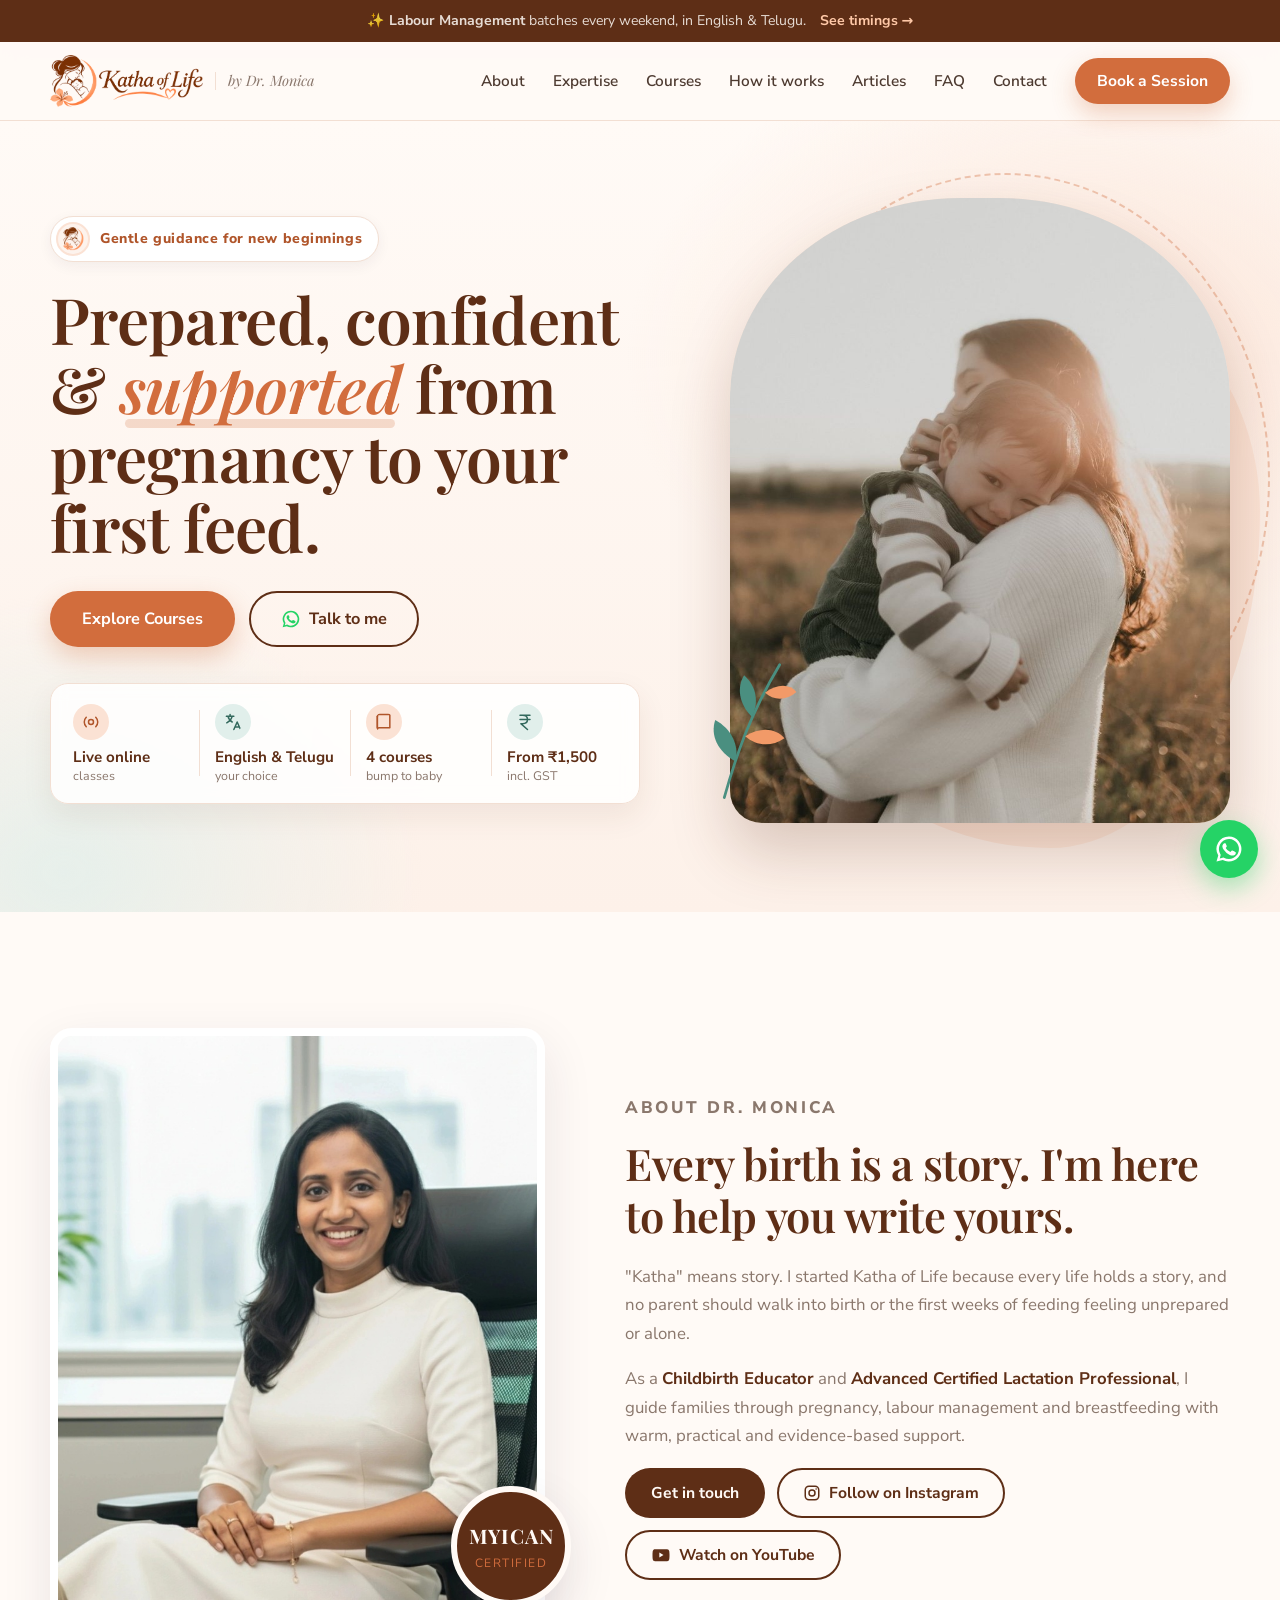
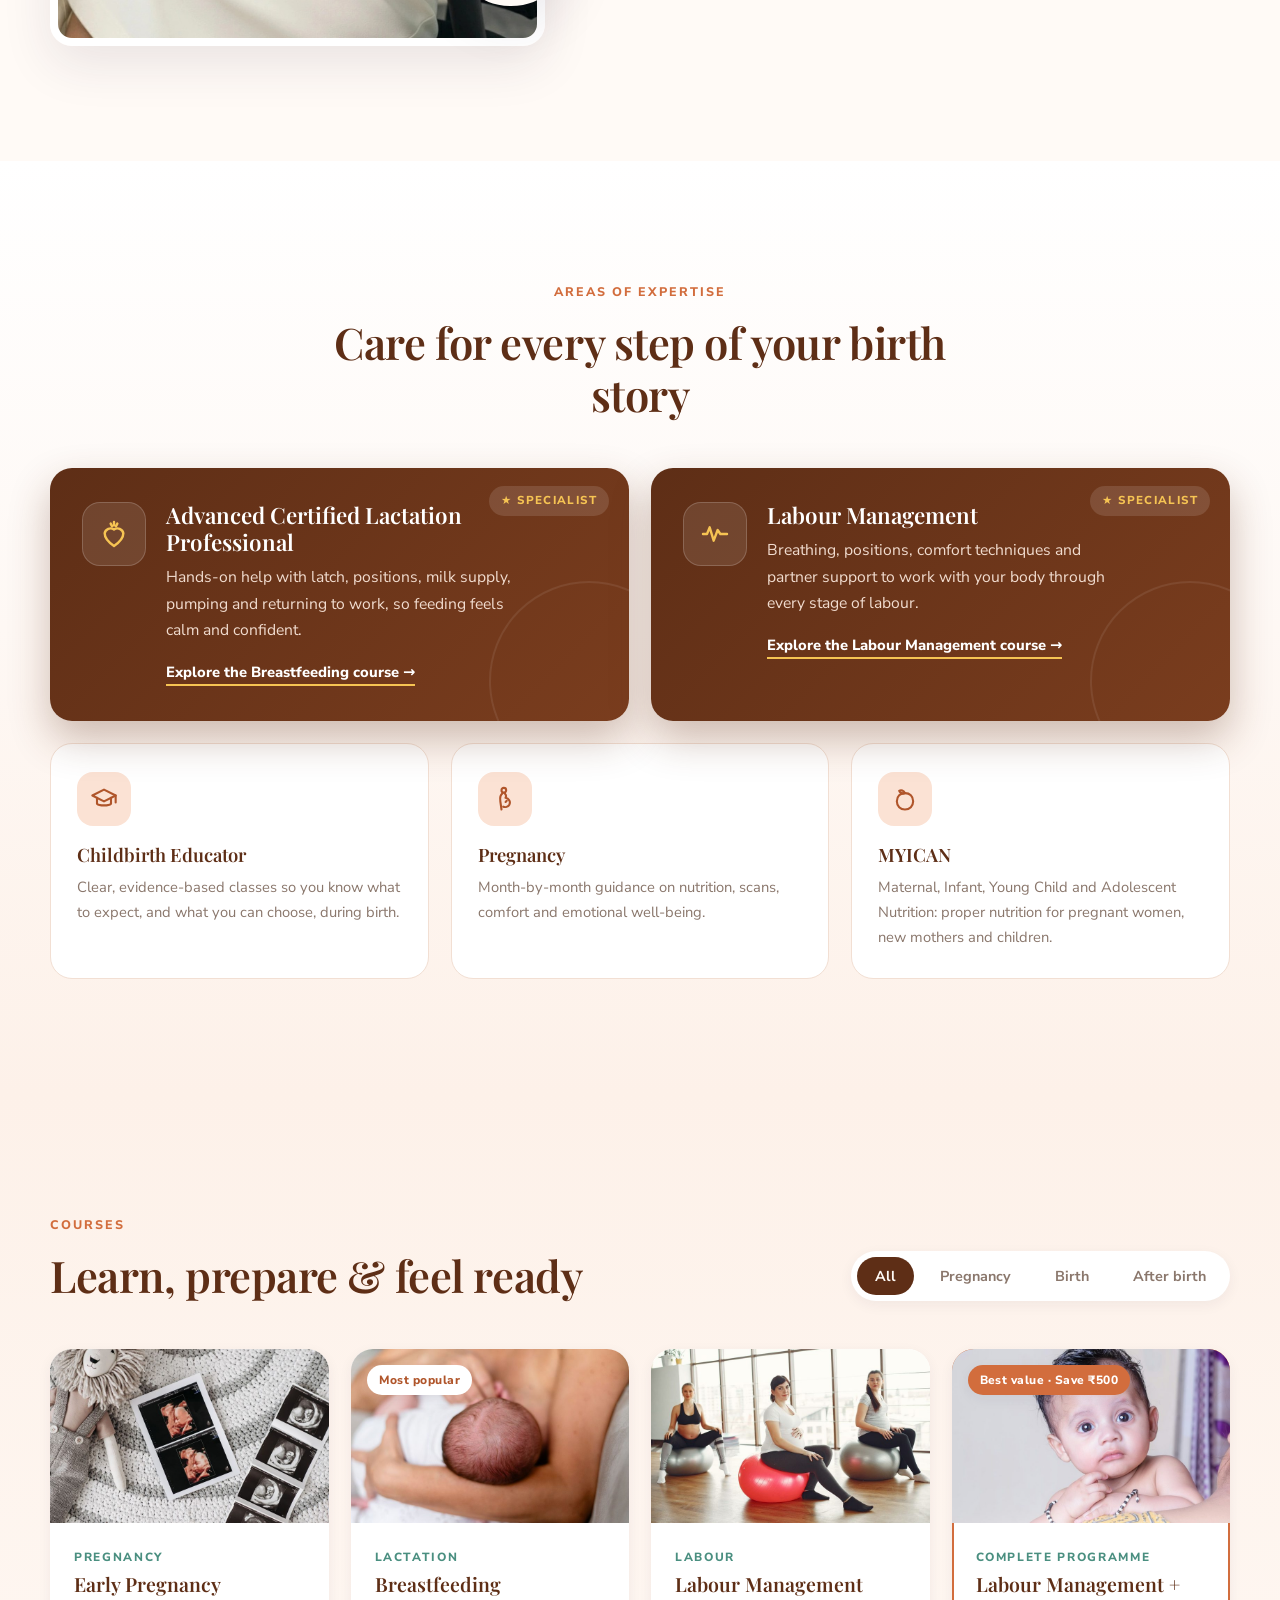
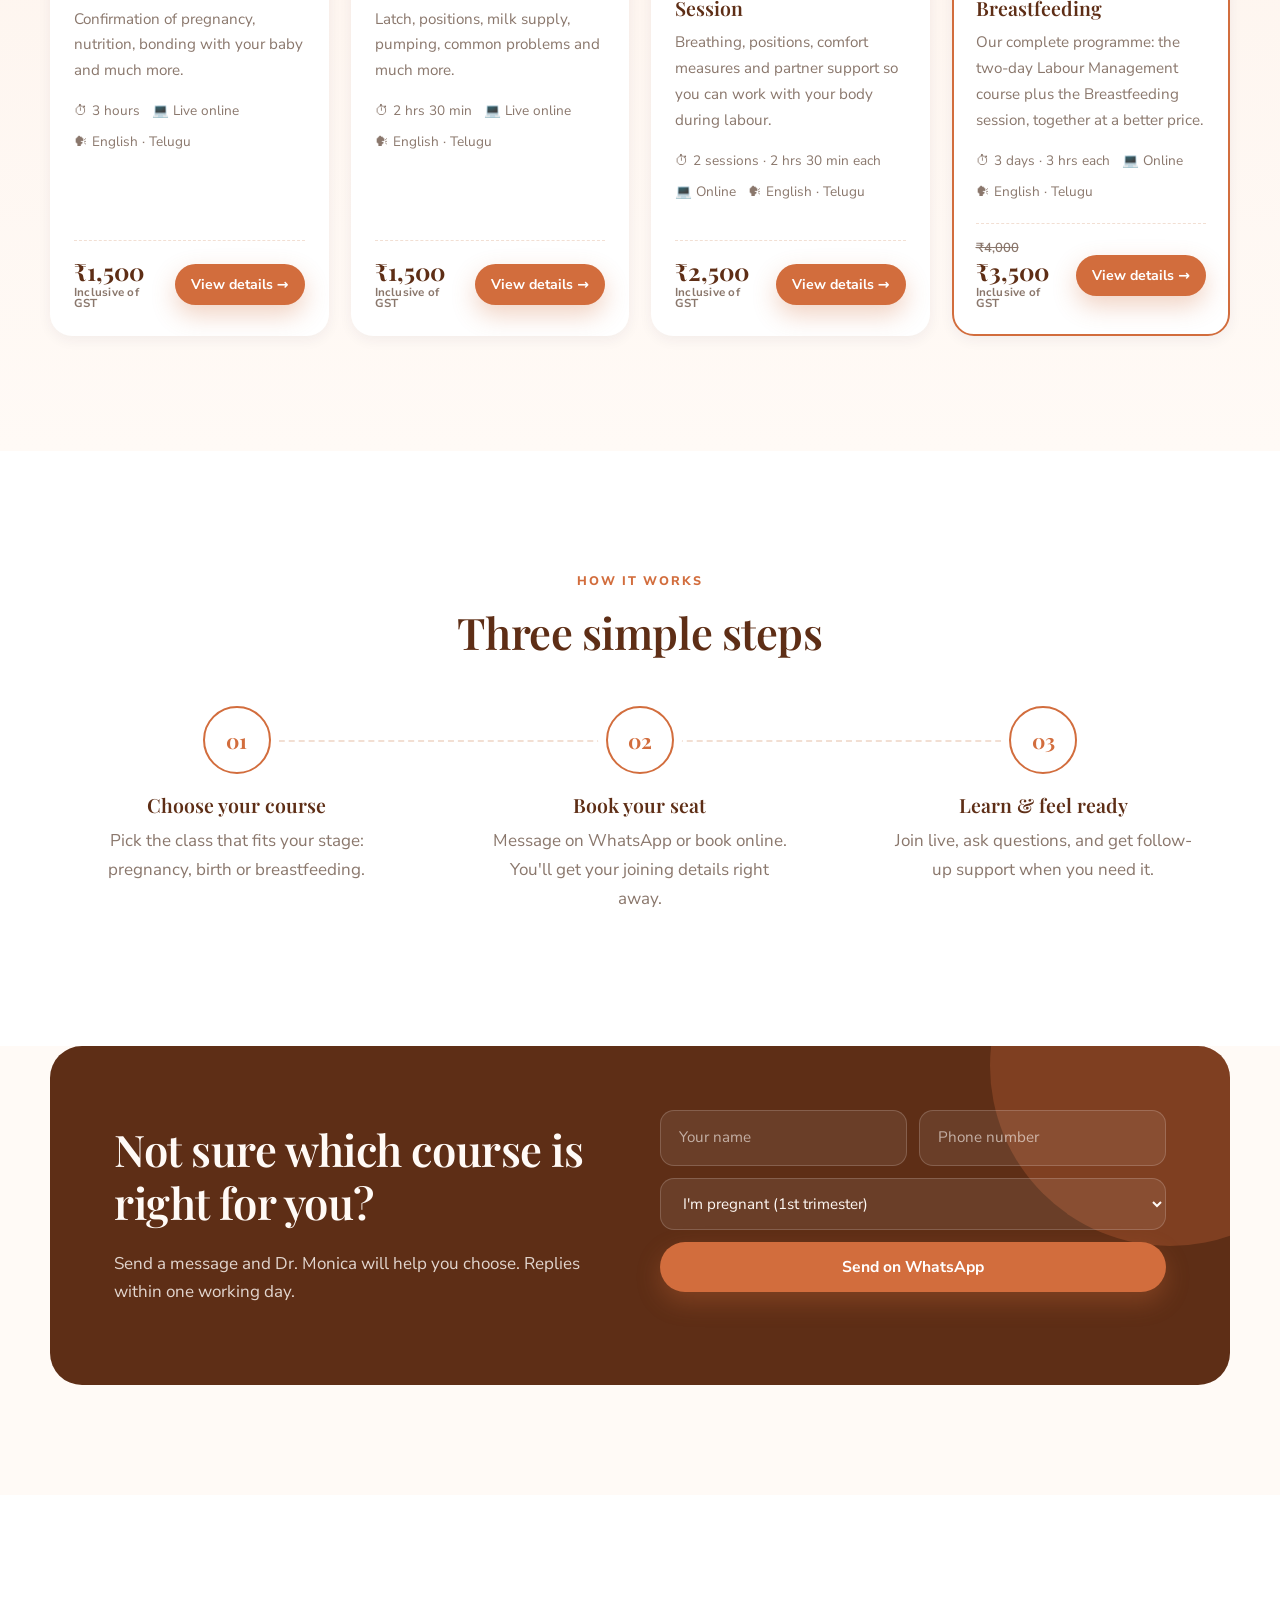
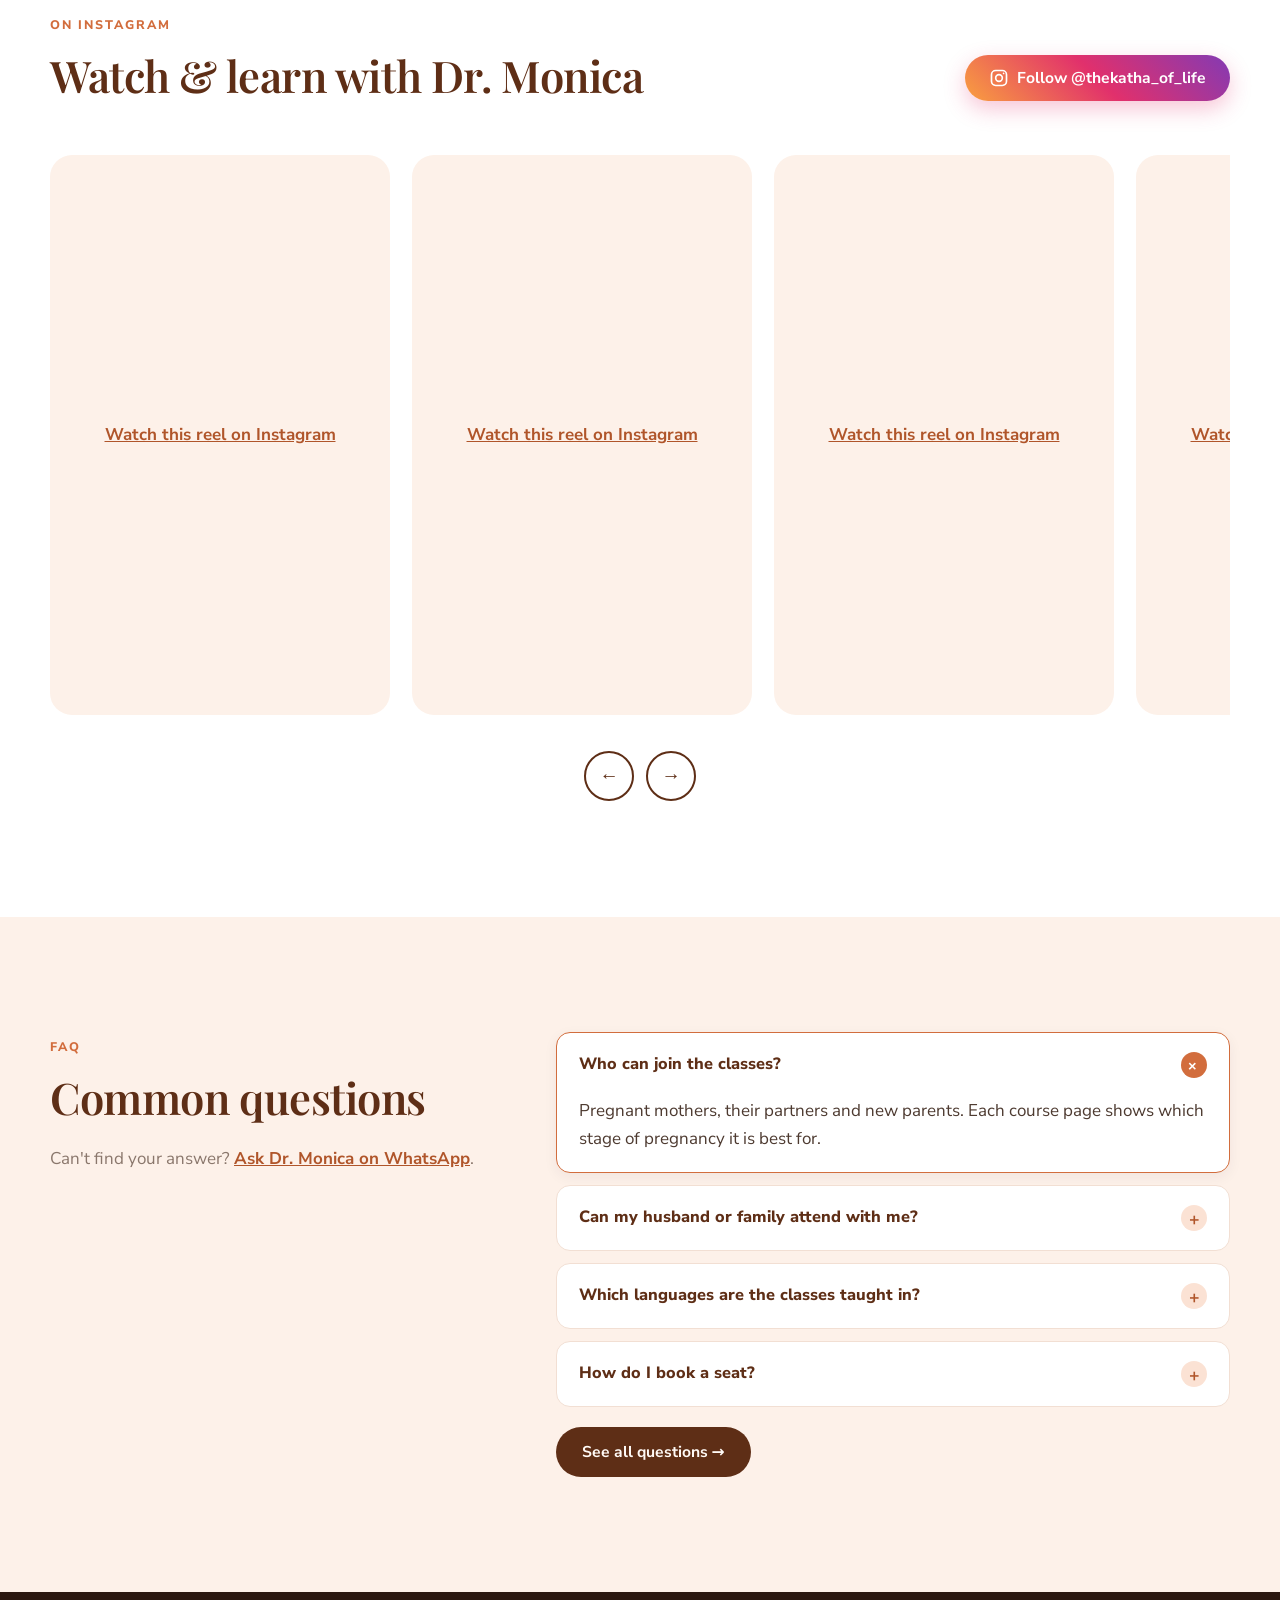
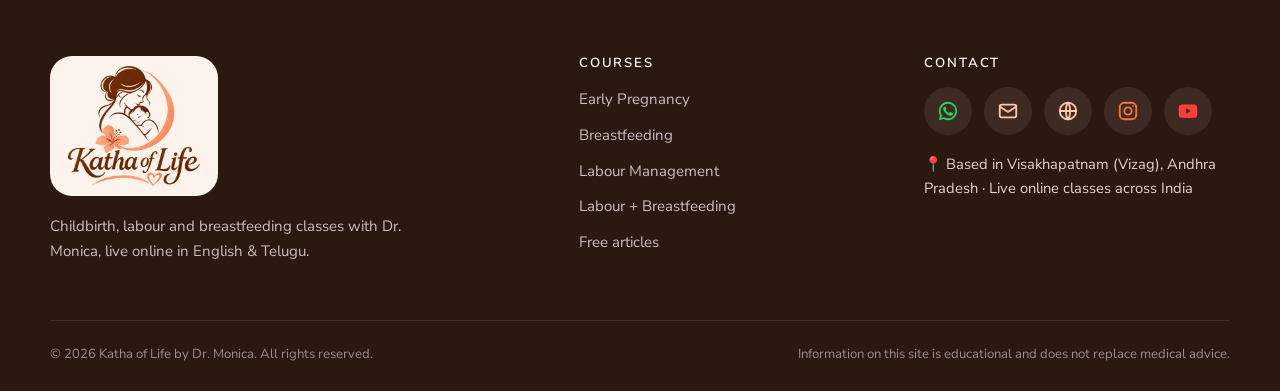
==== index.html @ da687009 "FAQ and articles pages, SEO/AEO/GEO, Vizag, hero redesign - FAQ page (faq.html) with 11 questions; h" ====
<!doctype html>
<html lang="en" data-theme="peach">
<head>
  <meta charset="utf-8">
  <meta name="viewport" content="width=device-width, initial-scale=1">
  <title>Katha of Life by Dr. Monica | Childbirth, Labour &amp; Breastfeeding Classes in Vizag &amp; Online (English &amp; Telugu)</title>
  <meta name="description" content="Childbirth education, labour management and breastfeeding classes by Dr. Monica, Childbirth Educator and Advanced Certified Lactation Professional, based in Visakhapatnam (Vizag). Live online in English and Telugu. Courses from ₹1,500 (incl. GST).">
  <link rel="canonical" href="https://kathaoflife.in/">
  <meta name="robots" content="index, follow, max-image-preview:large">
  <meta name="author" content="Dr. Monica, Katha of Life">
  <meta property="og:locale" content="en_IN">
  <meta name="theme-color" content="#d26d3d">
  <!-- Link preview when shared on WhatsApp / Facebook / Instagram -->
  <meta property="og:type" content="website">
  <meta property="og:site_name" content="Katha of Life by Dr. Monica">
  <meta property="og:url" content="https://kathaoflife.in/">
  <meta property="og:title" content="Katha of Life by Dr. Monica | Childbirth Educator &amp; Lactation Professional">
  <meta property="og:description" content="Early Pregnancy, Breastfeeding and Labour Management courses (English &amp; Telugu) with Dr. Monica, Childbirth Educator and Advanced Certified Lactation Professional.">
  <meta property="og:image" content="https://kathaoflife.in/images/monica.jpg">
  <meta name="twitter:card" content="summary_large_image">
  <link rel="preconnect" href="https://fonts.googleapis.com">
  <link rel="preconnect" href="https://fonts.gstatic.com" crossorigin>
  <link href="https://fonts.googleapis.com/css2?family=Playfair+Display:ital,wght@0,500;0,600;0,700;1,500&family=Nunito+Sans:wght@400;600;700;800&display=swap" rel="stylesheet">
  <link rel="icon" type="image/png" href="images/logo/favicon-64.png">
  <link rel="apple-touch-icon" href="images/logo/apple-touch-icon.png">
  <link rel="stylesheet" href="styles.css">
  <!-- Structured data for Google and AI answer engines (SEO / AEO / GEO). FAQ text must match the FAQ section. -->
  <script type="application/ld+json">
{
  "@context": "https://schema.org",
  "@graph": [
    {
      "@type": "EducationalOrganization",
      "@id": "https://kathaoflife.in/#org",
      "name": "Katha of Life",
      "alternateName": "Katha of Life by Dr. Monica",
      "url": "https://kathaoflife.in/",
      "logo": "https://kathaoflife.in/images/logo/logo-main-cream.png",
      "image": "https://kathaoflife.in/images/monica.jpg",
      "description": "Childbirth education, labour management, breastfeeding and pregnancy nutrition classes based in Visakhapatnam (Vizag), Andhra Pradesh, taught live online in English and Telugu.",
      "email": "thekathaofyours.7@gmail.com",
      "telephone": "+91-94940-78423",
      "areaServed": [
        {
          "@type": "City",
          "name": "Visakhapatnam"
        },
        {
          "@type": "State",
          "name": "Andhra Pradesh"
        },
        {
          "@type": "Country",
          "name": "India"
        }
      ],
      "availableLanguage": [
        "English",
        "Telugu"
      ],
      "founder": {
        "@id": "https://kathaoflife.in/#monica"
      },
      "sameAs": [
        "https://www.instagram.com/thekatha_of_life/",
        "https://www.youtube.com/@thekathaoflife"
      ],
      "contactPoint": {
        "@type": "ContactPoint",
        "contactType": "customer support",
        "telephone": "+91-94940-78423",
        "email": "thekathaofyours.7@gmail.com",
        "availableLanguage": [
          "English",
          "Telugu"
        ]
      },
      "address": {
        "@type": "PostalAddress",
        "addressLocality": "Visakhapatnam",
        "addressRegion": "Andhra Pradesh",
        "addressCountry": "IN"
      }
    },
    {
      "@type": "Person",
      "@id": "https://kathaoflife.in/#monica",
      "name": "Dr. Monica",
      "jobTitle": "Childbirth Educator and Advanced Certified Lactation Professional",
      "worksFor": {
        "@id": "https://kathaoflife.in/#org"
      },
      "image": "https://kathaoflife.in/images/monica.jpg",
      "url": "https://kathaoflife.in/",
      "knowsAbout": [
        "Childbirth education",
        "Labour management",
        "Breastfeeding",
        "Lactation support",
        "Pregnancy care",
        "Maternal, Infant, Young Child and Adolescent Nutrition (MYICAN)"
      ],
      "knowsLanguage": [
        "English",
        "Telugu"
      ],
      "sameAs": [
        "https://www.instagram.com/thekatha_of_life/",
        "https://www.youtube.com/@thekathaoflife"
      ],
      "homeLocation": {
        "@type": "Place",
        "name": "Visakhapatnam (Vizag), Andhra Pradesh, India"
      }
    },
    {
      "@type": "WebSite",
      "@id": "https://kathaoflife.in/#website",
      "url": "https://kathaoflife.in/",
      "name": "Katha of Life",
      "inLanguage": "en-IN",
      "publisher": {
        "@id": "https://kathaoflife.in/#org"
      }
    },
    {
      "@type": "FAQPage",
      "@id": "https://kathaoflife.in/#faq",
      "mainEntity": [
        {
          "@type": "Question",
          "name": "Who can join the classes?",
          "acceptedAnswer": {
            "@type": "Answer",
            "text": "Pregnant mothers, their partners and new parents. Each course page shows which stage of pregnancy it is best for."
          }
        },
        {
          "@type": "Question",
          "name": "Can my husband or family attend with me?",
          "acceptedAnswer": {
            "@type": "Answer",
            "text": "Yes. The price is per registered email, so you can attend alone, as a couple or with your family at the same price."
          }
        },
        {
          "@type": "Question",
          "name": "Which languages are the classes taught in?",
          "acceptedAnswer": {
            "@type": "Answer",
            "text": "English and Telugu. You choose your language when you book."
          }
        },
        {
          "@type": "Question",
          "name": "How do I book a seat?",
          "acceptedAnswer": {
            "@type": "Answer",
            "text": "Open a course and tap \"Book in English\" or \"Book in Telugu\". WhatsApp opens with your message ready, and Dr. Monica replies with the batch dates and payment details."
          }
        }
      ]
    }
  ]
}
  </script>
</head>
<body>

  <!-- ================= TOP BAR ================= -->
  <div class="topbar">
    <div class="container topbar__inner">
      <p>✨ <strong>Labour Management</strong> batches every weekend, in English &amp; Telugu.</p>
      <a href="course.html?c=labour-management">See timings &rarr;</a>
    </div>
  </div>

  <!-- ================= HEADER ================= -->
  <header class="header" id="top">
    <div class="container header__inner">
      <a href="#top" class="brand" aria-label="Katha of Life home">
        <img src="images/logo/logo-horizontal.png" alt="Katha of Life" class="brand__logo" width="441" height="150">
        <span class="brand__by">by Dr. Monica</span>
      </a>

      <nav class="nav" id="nav" aria-label="Main">
        <a href="#about">About</a>
        <a href="#expertise">Expertise</a>
        <a href="#courses">Courses</a>
        <a href="#journey">How it works</a>
        <a href="articles.html">Articles</a>
        <a href="faq.html">FAQ</a>
        <a href="#contact">Contact</a>
        <a href="#courses" class="btn btn--primary nav__cta">Book a Session</a>
      </nav>

      <button class="menu-btn" aria-label="Open menu" aria-expanded="false" aria-controls="nav">
        <span></span><span></span><span></span>
      </button>
    </div>
  </header>

  <main>

    <!-- ================= HERO ================= -->
    <section class="hero hero--v2">
      <div class="hero__bg" aria-hidden="true"></div>

      <div class="container hero__inner">
        <div class="hero__text">
          <p class="hero__hello">
            <img src="images/logo/logo-icon.png" alt="" width="36" height="36">
            <span>Gentle guidance for new beginnings</span>
          </p>
          <h1>Prepared, confident &amp; <em>supported</em> from pregnancy to your first feed.</h1>

          <div class="hero__actions">
            <a href="#courses" class="btn btn--primary btn--lg">Explore Courses</a>
            <a href="#" class="btn btn--ghost btn--lg btn--wa js-whatsapp" data-msg="Hi Dr. Monica, I'd like to talk about your classes.">
              <svg viewBox="0 0 24 24" aria-hidden="true"><path d="M12 2a10 10 0 00-8.6 15.1L2 22l5-1.3A10 10 0 1012 2zm0 18a8 8 0 01-4.1-1.1l-.3-.2-3 .8.8-2.9-.2-.3A8 8 0 1112 20zm4.4-6c-.2-.1-1.4-.7-1.7-.8s-.4-.1-.6.1-.6.8-.8.9-.3.2-.5 0a6.6 6.6 0 01-3.3-2.9c-.2-.4.2-.4.7-1.3.1-.2 0-.3 0-.4l-.8-1.8c-.2-.5-.4-.4-.6-.4h-.5a1 1 0 00-.7.3 3 3 0 00-.9 2.2 5.2 5.2 0 001.1 2.7 11.9 11.9 0 004.5 4c1.7.7 2.3.8 3.2.6a2.7 2.7 0 001.8-1.3 2.2 2.2 0 00.1-1.3c0-.1-.2-.2-.5-.3z"/></svg>
              Talk to me
            </a>
          </div>

          <ul class="hero__facts" aria-label="Class details">
            <li><svg viewBox="0 0 24 24" aria-hidden="true"><circle cx="12" cy="12" r="3"/><path d="M6.3 6.3a8 8 0 000 11.4M17.7 6.3a8 8 0 010 11.4"/></svg><span><strong>Live online</strong>classes</span></li>
            <li><svg viewBox="0 0 24 24" aria-hidden="true"><path d="M4 5h9M8.5 3v2M6 5c.5 3 2.5 5.5 5 7M11 5c-.5 3-3 6-6.5 8"/><path d="M13 21l4-9 4 9M14.5 18h5"/></svg><span><strong>English &amp; Telugu</strong>your choice</span></li>
            <li><svg viewBox="0 0 24 24" aria-hidden="true"><path d="M4 5a2 2 0 012-2h13v16H6a2 2 0 00-2 2z"/><path d="M4 21V5"/></svg><span><strong>4 courses</strong>bump to baby</span></li>
            <li><svg viewBox="0 0 24 24" aria-hidden="true"><path d="M6 4h12M6 9h12M9 4c4 0 6 1.5 6 5s-3 5-6 5H7l8 7"/></svg><span><strong>From ₹1,500</strong>incl. GST</span></li>
          </ul>

          <div class="hero__trust" hidden><!-- hidden until real reviews arrive -->
            <div class="avatars" aria-hidden="true">
              <img class="avatar" src="images/avatars/parent-1.svg" alt="" width="42" height="42">
              <img class="avatar" src="images/avatars/parent-2.svg" alt="" width="42" height="42">
              <img class="avatar" src="images/avatars/parent-3.svg" alt="" width="42" height="42">
              <img class="avatar" src="images/avatars/parent-4.svg" alt="" width="42" height="42">
            </div>
            <p><strong>Trusted by expecting parents</strong><br><span class="stars">★★★★★</span> Loved for warm, practical guidance</p>
          </div>
        </div>

        <div class="hero__media">
          <div class="hero__glow" aria-hidden="true"></div>
          <div class="hero__ring" aria-hidden="true"></div>
          <svg class="hero__leaf" viewBox="0 0 120 160" aria-hidden="true">
            <path d="M20 155 C 40 110 60 70 100 20" fill="none" stroke="#4a8f80" stroke-width="3" stroke-linecap="round"/>
            <path d="M38 118 C 20 105 14 86 22 70 C 38 82 44 100 38 118 Z" fill="#4a8f80"/>
            <path d="M52 92 C 70 84 86 88 94 100 C 78 108 62 104 52 92 Z" fill="#f29a68"/>
            <path d="M62 72 C 50 56 50 38 60 26 C 72 40 72 58 62 72 Z" fill="#4a8f80"/>
            <path d="M80 48 C 94 40 108 42 114 52 C 102 60 88 58 80 48 Z" fill="#f29a68"/>
          </svg>
          <div class="hero__frame">
            <img src="images/hero-mother-child.jpg" alt="Mother hugging her little one in warm evening light" width="800" height="1000">
          </div>
        </div>
      </div>
    </section>


    <!-- ================= ABOUT ================= -->
    <section class="section about" id="about">
      <div class="container about__inner">
        <div class="about__media">
          <img class="about__photo" src="images/monica.jpg" alt="Dr. Monica, Childbirth Educator and Advanced Certified Lactation Professional" width="1024" height="1024" loading="lazy">
          <div class="about__badge">
            <strong>MYICAN</strong>
            <span>Certified</span>
          </div>
        </div>

        <div class="about__text">
          <p class="eyebrow">About Dr. Monica</p>
          <h2>Every birth is a story. I'm here to help you write yours.</h2>
          <p>"Katha" means story. I started Katha of Life because every life holds a story, and no parent should walk into birth or the first weeks of feeding feeling unprepared or alone.</p>
          <p>As a <strong>Childbirth Educator</strong> and <strong>Advanced Certified Lactation Professional</strong>, I guide families through pregnancy, labour management and breastfeeding with warm, practical and evidence-based support.</p>

          <div class="about__actions">
            <a href="#contact" class="btn btn--dark">Get in touch</a>
            <a href="https://www.instagram.com/thekatha_of_life/" class="btn btn--ghost" target="_blank" rel="noopener">
              <svg viewBox="0 0 24 24" aria-hidden="true" class="ig-icon"><rect x="3" y="3" width="18" height="18" rx="5"/><circle cx="12" cy="12" r="4"/><circle cx="17.5" cy="6.5" r="1" class="ig-dot"/></svg>
              Follow on Instagram
            </a>
            <a href="https://www.youtube.com/@thekathaoflife" class="btn btn--ghost" target="_blank" rel="noopener">
              <svg viewBox="0 0 24 24" aria-hidden="true" class="yt-icon"><path d="M22 8s-.2-1.5-.8-2.1c-.8-.8-1.6-.8-2-.9C16.4 5 12 5 12 5s-4.4 0-7.2.2c-.4 0-1.2.1-2 .9C2.2 6.5 2 8 2 8s-.2 1.7-.2 3.4v1.6c0 1.7.2 3.4.2 3.4s.2 1.5.8 2.1c.8.8 1.8.8 2.2.9 1.6.1 7 .2 7 .2s4.4 0 7.2-.2c.4-.1 1.2-.1 2-.9.6-.6.8-2.1.8-2.1s.2-1.7.2-3.4v-1.6C22.2 9.7 22 8 22 8zM10 15V9l5 3-5 3z"/></svg>
              Watch on YouTube
            </a>
          </div>
        </div>
      </div>
    </section>

    <!-- ================= EXPERTISE ================= -->
    <section class="section expertise" id="expertise">
      <div class="container">
        <div class="section__head section__head--center">
          <p class="eyebrow">Areas of expertise</p>
          <h2>Care for every step of your birth story</h2>
        </div>

        <!-- Two specialities (highlighted) -->
        <div class="exp-feature">
          <a class="expf" href="course.html?c=breastfeeding">
            <span class="expf__tag">★ Specialist</span>
            <span class="expf__icon"><svg viewBox="0 0 24 24" aria-hidden="true"><path d="M12 21c-4.5-3-7-6.2-7-9.5A4.5 4.5 0 0 1 12 8.6a4.5 4.5 0 0 1 7 2.9c0 3.3-2.5 6.5-7 9.5z"/><path d="M12 3v2.5M9.5 4.2l1 2M14.5 4.2l-1 2"/></svg></span>
            <div>
              <h3>Advanced Certified Lactation Professional</h3>
              <p>Hands-on help with latch, positions, milk supply, pumping and returning to work, so feeding feels calm and confident.</p>
              <span class="expf__link">Explore the Breastfeeding course &rarr;</span>
            </div>
          </a>
          <a class="expf" href="course.html?c=labour-management">
            <span class="expf__tag">★ Specialist</span>
            <span class="expf__icon"><svg viewBox="0 0 24 24" aria-hidden="true"><path d="M3 12h3l2-5 3 10 3-8 2 3h5"/></svg></span>
            <div>
              <h3>Labour Management</h3>
              <p>Breathing, positions, comfort techniques and partner support to work with your body through every stage of labour.</p>
              <span class="expf__link">Explore the Labour Management course &rarr;</span>
            </div>
          </a>
        </div>

        <!-- Other areas -->
        <div class="exp-grid">
          <article class="exp">
            <span class="exp__icon"><svg viewBox="0 0 24 24" aria-hidden="true"><path d="M2 9l10-5 10 5-10 5z"/><path d="M6 11v5c2 2 10 2 12 0v-5"/><path d="M22 9v6"/></svg></span>
            <h3>Childbirth Educator</h3>
            <p>Clear, evidence-based classes so you know what to expect, and what you can choose, during birth.</p>
          </article>
          <article class="exp">
            <span class="exp__icon"><svg viewBox="0 0 24 24" aria-hidden="true"><circle cx="11" cy="4.5" r="2"/><path d="M10 7c-2 1.5-2.5 4-2 7l1 7"/><path d="M12 7.5c1 1 1 2.5.5 3.5 3 .8 4.5 3.4 3.2 6-1 1.8-3.4 2.3-5.2 1.6"/><path d="M13.5 13.5l-1 1"/></svg></span>
            <h3>Pregnancy</h3>
            <p>Month-by-month guidance on nutrition, scans, comfort and emotional well-being.</p>
          </article>
          <article class="exp">
            <span class="exp__icon"><svg viewBox="0 0 24 24" aria-hidden="true"><path d="M12 7c-1-2.5-3.5-3-5-2 1 2 2.8 2.8 5 2z"/><path d="M12 7c-4 0-7 2.5-7 7 0 4 3 7 7 7s7-3 7-7c0-4.5-3-7-7-7z"/></svg></span>
            <h3>MYICAN</h3>
            <p>Maternal, Infant, Young Child and Adolescent Nutrition: proper nutrition for pregnant women, new mothers and children.</p>
          </article>
        </div>
      </div>
    </section>

    <!-- ================= COURSES ================= -->
    <section class="section courses" id="courses">
      <div class="container">
        <div class="section__head section__head--split">
          <div>
            <p class="eyebrow">Courses</p>
            <h2>Learn, prepare &amp; feel ready</h2>
          </div>
          <div class="filters" role="tablist" aria-label="Filter courses">
            <button class="filter is-active" data-filter="all" role="tab" aria-selected="true">All</button>
            <button class="filter" data-filter="pregnancy" role="tab" aria-selected="false">Pregnancy</button>
            <button class="filter" data-filter="birth" role="tab" aria-selected="false">Birth</button>
            <button class="filter" data-filter="baby" role="tab" aria-selected="false">After birth</button>
          </div>
        </div>

        <div class="course-grid" id="course-grid"><!-- filled by script.js --></div>
      </div>
    </section>

    <!-- ================= JOURNEY / HOW IT WORKS ================= -->
    <section class="section journey" id="journey">
      <div class="container">
        <div class="section__head section__head--center">
          <p class="eyebrow">How it works</p>
          <h2>Three simple steps</h2>
        </div>
        <ol class="steps">
          <li class="step">
            <span class="step__num">01</span>
            <h3>Choose your course</h3>
            <p>Pick the class that fits your stage: pregnancy, birth or breastfeeding.</p>
          </li>
          <li class="step">
            <span class="step__num">02</span>
            <h3>Book your seat</h3>
            <p>Message on WhatsApp or book online. You'll get your joining details right away.</p>
          </li>
          <li class="step">
            <span class="step__num">03</span>
            <h3>Learn &amp; feel ready</h3>
            <p>Join live, ask questions, and get follow-up support when you need it.</p>
          </li>
        </ol>
      </div>
    </section>

    <!-- ================= GALLERY ================= -->
    <!-- HIDDEN until Dr. Monica sends real class photos: remove the word "hidden" below to show it again -->
    <section class="section gallery" hidden>
      <div class="container">
        <div class="section__head section__head--center">
          <p class="eyebrow">Moments</p>
          <h2>Every mother has a story</h2>
        </div>
        <!-- Stock photos from Unsplash (free licence). Replace with real class photos later. -->
        <div class="gallery__grid">
          <figure class="g-photo g1"><img src="images/gallery/pregnancy-sari.jpg" alt="Pregnant Indian mother in a gold sari with flower garlands" loading="lazy"><figcaption>Pregnancy</figcaption></figure>
          <figure class="g-photo g2"><img src="images/gallery/mother-baby-bonding.jpg" alt="Smiling Indian mother cuddling her baby" loading="lazy"><figcaption>Bonding</figcaption></figure>
          <figure class="g-photo g3"><img src="images/gallery/grandmother-newborn.jpg" alt="Grandmother in a pink sari smiling at a newborn" loading="lazy"><figcaption>Family support</figcaption></figure>
          <figure class="g-photo g4"><img src="images/gallery/happy-family.jpg" alt="Happy Indian family with their baby" loading="lazy"><figcaption>Happy families</figcaption></figure>
          <figure class="g-photo g5"><img src="images/gallery/new-mother.jpg" alt="Indian mother holding her baby and smiling" loading="lazy"><figcaption>New mothers</figcaption></figure>
        </div>
      </div>
    </section>

    <!-- ================= CTA BAND ================= -->
    <section class="cta" id="contact">
      <div class="container cta__inner">
        <div>
          <h2>Not sure which course is right for you?</h2>
          <p>Send a message and Dr. Monica will help you choose. Replies within one working day.</p>
        </div>
        <form class="cta__form" id="contact-form" novalidate>
          <input type="text" name="name" placeholder="Your name" required aria-label="Your name" autocomplete="name">
          <input type="tel" name="phone" placeholder="Phone number" required aria-label="Phone number" autocomplete="tel">
          <select name="stage" aria-label="Your stage">
            <option>I'm pregnant (1st trimester)</option>
            <option>I'm pregnant (2nd trimester)</option>
            <option>I'm pregnant (3rd trimester)</option>
            <option>I've had my baby</option>
          </select>
          <button type="submit" class="btn btn--primary">Send on WhatsApp</button>
          <p class="form__note" id="form-note" role="status"></p>
        </form>
      </div>
    </section>

    <!-- ================= INSTAGRAM REELS ================= -->
    <!-- To change the videos, replace the reel codes below (the part after /reel/ in the link) -->
    <section class="section insta" id="instagram">
      <div class="container">
        <div class="section__head section__head--split">
          <div>
            <p class="eyebrow">On Instagram</p>
            <h2>Watch &amp; learn with Dr. Monica</h2>
          </div>
          <a href="https://www.instagram.com/thekatha_of_life/" class="btn btn--ig" target="_blank" rel="noopener"><svg class="ci" viewBox="0 0 24 24" aria-hidden="true" fill="none" stroke="currentColor" stroke-width="2"><rect x="3" y="3" width="18" height="18" rx="5"/><circle cx="12" cy="12" r="4"/><circle cx="17.5" cy="6.5" r="1" fill="currentColor" stroke="none"/></svg> Follow @thekatha_of_life</a>
        </div>
        <div class="ig-row" id="ig-row">
          <div class="ig-item">
            <blockquote class="instagram-media" data-instgrm-permalink="https://www.instagram.com/reel/DZHuTuKzVw1/" data-instgrm-version="14">
              <a href="https://www.instagram.com/reel/DZHuTuKzVw1/" target="_blank" rel="noopener">Watch this reel on Instagram</a>
            </blockquote>
          </div>
          <div class="ig-item">
            <blockquote class="instagram-media" data-instgrm-permalink="https://www.instagram.com/reel/DY4Z8W1zVKE/" data-instgrm-version="14">
              <a href="https://www.instagram.com/reel/DY4Z8W1zVKE/" target="_blank" rel="noopener">Watch this reel on Instagram</a>
            </blockquote>
          </div>
          <div class="ig-item">
            <blockquote class="instagram-media" data-instgrm-permalink="https://www.instagram.com/reel/DSKZXqnE_ro/" data-instgrm-version="14">
              <a href="https://www.instagram.com/reel/DSKZXqnE_ro/" target="_blank" rel="noopener">Watch this reel on Instagram</a>
            </blockquote>
          </div>
          <div class="ig-item">
            <blockquote class="instagram-media" data-instgrm-permalink="https://www.instagram.com/reel/DOgREeWk_Ht/" data-instgrm-version="14">
              <a href="https://www.instagram.com/reel/DOgREeWk_Ht/" target="_blank" rel="noopener">Watch this reel on Instagram</a>
            </blockquote>
          </div>
        </div>
      <div class="fb-controls ig-controls">
          <button class="fb-btn ig-btn" data-dir="-1" aria-label="Previous videos">&#8592;</button>
          <button class="fb-btn ig-btn" data-dir="1" aria-label="More videos">&#8594;</button>
        </div>
      </div>
    </section>

    <!-- ================= FAQ ================= -->
    <!-- Keep in sync with the FAQ structured data in <head> -->
    <section class="section faqs" id="faq">
      <div class="container faqs__inner">
        <div class="faqs__head">
          <p class="eyebrow">FAQ</p>
          <h2>Common questions</h2>
          <p class="faqs__lead">Can't find your answer? <a href="#" class="js-whatsapp" data-msg="Hi Dr. Monica, I have a question about your classes.">Ask Dr. Monica on WhatsApp</a>.</p>
        </div>
        <div class="faqs__list">
          <details class="faq-item" open>
            <summary>Who can join the classes?</summary>
            <p>Pregnant mothers, their partners and new parents. Each course page shows which stage of pregnancy it is best for.</p>
          </details>
          <details class="faq-item">
            <summary>Can my husband or family attend with me?</summary>
            <p>Yes. The price is per registered email, so you can attend alone, as a couple or with your family at the same price.</p>
          </details>
          <details class="faq-item">
            <summary>Which languages are the classes taught in?</summary>
            <p>English and Telugu. You choose your language when you book.</p>
          </details>
          <details class="faq-item">
            <summary>How do I book a seat?</summary>
            <p>Open a course and tap &quot;Book in English&quot; or &quot;Book in Telugu&quot;. WhatsApp opens with your message ready, and Dr. Monica replies with the batch dates and payment details.</p>
          </details>
          <a href="faq.html" class="btn btn--dark faqs__more">See all questions &rarr;</a>
        </div>
      </div>
    </section>

    <!-- ================= FEEDBACK (end) ================= -->
    <!-- HIDDEN until real reviews arrive: remove the word "hidden" below to show it again -->
    <section class="section feedback" id="feedback" hidden>
      <div class="container">
        <div class="section__head section__head--split">
          <div>
            <p class="eyebrow">Feedback</p>
            <h2>What parents say</h2>
          </div>
          <div class="rating-box">
            <strong>5.0</strong>
            <div><span class="stars">★★★★★</span><small>Based on parent reviews</small></div>
          </div>
        </div>

        <div class="fb-slider">
          <div class="fb-track" id="fb-track"><!-- filled by script.js --></div>
        </div>
        <div class="fb-controls">
          <button class="fb-btn" data-dir="-1" aria-label="Previous feedback">&#8592;</button>
          <button class="fb-btn" data-dir="1" aria-label="Next feedback">&#8594;</button>
        </div>
      </div>
    </section>
  </main>

  <!-- ================= FOOTER ================= -->
  <footer class="footer">
    <div class="container footer__grid">
      <div>
        <a href="#top" class="brand brand--light">
          <span class="footer__logo"><img src="images/logo/logo-main.png" alt="Katha of Life" width="400" height="365" loading="lazy"></span>
        </a>
        <p class="footer__about">Childbirth, labour and breastfeeding classes with Dr. Monica, live online in English &amp; Telugu.</p>
      </div>
      <div>
        <h4>Courses</h4>
        <a href="course.html?c=early-pregnancy">Early Pregnancy</a>
        <a href="course.html?c=breastfeeding">Breastfeeding</a>
        <a href="course.html?c=labour-management">Labour Management</a>
        <a href="course.html?c=labour-and-breastfeeding">Labour + Breastfeeding</a>
        <a href="articles.html">Free articles</a>
      </div>
      <div>
        <h4>Contact</h4>
        <div class="contact-icons">
        <a href="#" aria-label="WhatsApp" title="WhatsApp" class="js-whatsapp contact-link contact-link--wa" data-msg="Hi Dr. Monica!"><svg class="ci" viewBox="0 0 24 24" aria-hidden="true"><path fill="currentColor" d="M12 2a10 10 0 00-8.6 15.1L2 22l5-1.3A10 10 0 1012 2zm0 18a8 8 0 01-4.1-1.1l-.3-.2-3 .8.8-2.9-.2-.3A8 8 0 1112 20zm4.4-6c-.2-.1-1.4-.7-1.7-.8s-.4-.1-.6.1-.6.8-.8.9-.3.2-.5 0a6.6 6.6 0 01-3.3-2.9c-.2-.4.2-.4.7-1.3.1-.2 0-.3 0-.4l-.8-1.8c-.2-.5-.4-.4-.6-.4h-.5a1 1 0 00-.7.3 3 3 0 00-.9 2.2 5.2 5.2 0 001.1 2.7 11.9 11.9 0 004.5 4c1.7.7 2.3.8 3.2.6a2.7 2.7 0 001.8-1.3 2.2 2.2 0 00.1-1.3c0-.1-.2-.2-.5-.3z"/></svg><span class="sr-only">+91 94940 78423</span></a>
        <a href="mailto:thekathaofyours.7@gmail.com" aria-label="Email" title="Email" class="contact-link contact-link--mail"><svg class="ci" viewBox="0 0 24 24" aria-hidden="true" fill="none" stroke="currentColor" stroke-width="2" stroke-linecap="round" stroke-linejoin="round"><rect x="3" y="5" width="18" height="14" rx="2"/><path d="M3 7l9 6 9-6"/></svg><span class="sr-only">thekathaofyours.7@gmail.com</span></a>
        <a href="https://kathaoflife.in/" aria-label="Website" title="Website" class="contact-link contact-link--web"><svg class="ci" viewBox="0 0 24 24" aria-hidden="true" fill="none" stroke="currentColor" stroke-width="2" stroke-linecap="round"><circle cx="12" cy="12" r="9"/><path d="M3 12h18M12 3c3 3.5 3 14.5 0 18M12 3c-3 3.5-3 14.5 0 18"/></svg><span class="sr-only">kathaoflife.in</span></a>
        <a href="https://www.instagram.com/thekatha_of_life/" target="_blank" rel="noopener" aria-label="Instagram" title="Instagram" class="contact-link contact-link--ig"><svg class="ci" viewBox="0 0 24 24" aria-hidden="true" fill="none" stroke="currentColor" stroke-width="2"><rect x="3" y="3" width="18" height="18" rx="5"/><circle cx="12" cy="12" r="4"/><circle cx="17.5" cy="6.5" r="1" fill="currentColor" stroke="none"/></svg><span class="sr-only">@thekatha_of_life</span></a>
        <a href="https://www.youtube.com/@thekathaoflife" target="_blank" rel="noopener" aria-label="YouTube" title="YouTube" class="contact-link contact-link--yt"><svg class="ci" viewBox="0 0 24 24" aria-hidden="true"><path fill="currentColor" d="M22 8s-.2-1.5-.8-2.1c-.8-.8-1.6-.8-2-.9C16.4 5 12 5 12 5s-4.4 0-7.2.2c-.4 0-1.2.1-2 .9C2.2 6.5 2 8 2 8s-.2 1.7-.2 3.4v1.6c0 1.7.2 3.4.2 3.4s.2 1.5.8 2.1c.8.8 1.8.8 2.2.9 1.6.1 7 .2 7 .2s4.4 0 7.2-.2c.4-.1 1.2-.1 2-.9.6-.6.8-2.1.8-2.1s.2-1.7.2-3.4v-1.6C22.2 9.7 22 8 22 8zM10 15V9l5 3-5 3z"/></svg><span class="sr-only">@thekathaoflife</span></a>
        </div>
        <p class="footer__loc">📍 Based in Visakhapatnam (Vizag), Andhra Pradesh · Live online classes across India</p>
      </div>
    </div>
    <div class="container footer__bottom">
      <p>© <span id="year"></span> Katha of Life by Dr. Monica. All rights reserved.</p>
      <p>Information on this site is educational and does not replace medical advice.</p>
    </div>
  </footer>

  <!-- WhatsApp floating button -->
  <a href="#" class="wa-float js-whatsapp" data-msg="Hi Dr. Monica!" aria-label="Chat on WhatsApp">
    <svg viewBox="0 0 24 24" aria-hidden="true"><path d="M12 2a10 10 0 00-8.6 15.1L2 22l5-1.3A10 10 0 1012 2zm0 18a8 8 0 01-4.1-1.1l-.3-.2-3 .8.8-2.9-.2-.3A8 8 0 1112 20zm4.4-6c-.2-.1-1.4-.7-1.7-.8s-.4-.1-.6.1-.6.8-.8.9-.3.2-.5 0a6.6 6.6 0 01-3.3-2.9c-.2-.4.2-.4.7-1.3.1-.2 0-.3 0-.4l-.8-1.8c-.2-.5-.4-.4-.6-.4h-.5a1 1 0 00-.7.3 3 3 0 00-.9 2.2 5.2 5.2 0 001.1 2.7 11.9 11.9 0 004.5 4c1.7.7 2.3.8 3.2.6a2.7 2.7 0 001.8-1.3 2.2 2.2 0 00.1-1.3c0-.1-.2-.2-.5-.3z"/></svg>
  </a>

  <script src="courses.js"></script>
  <script src="script.js"></script>
</body>
</html>
---- styles.css ----
/* =========================================================
   Katha of Life by Dr. Monica
   ========================================================= */
:root {
  --bg: #fffaf7;
  --cream: #fdf1ec;
  --blush: #f9e1dc;
  --rose: #d9667f;
  --rose-dark: #b84c66;
  --teal: #3f9e9a;
  --teal-soft: #e2f2f0;
  --plum: #2d1b3d;
  --text: #4a3f48;
  --muted: #84777f;
  --line: #f0dfd8;
  --white: #fff;
  --radius: 22px;
  --radius-sm: 14px;
  --shadow-sm: 0 4px 14px rgba(45, 27, 61, .06);
  --shadow: 0 18px 50px rgba(45, 27, 61, .10);
  --serif: "Playfair Display", Georgia, serif;
  --sans: "Nunito Sans", system-ui, "Segoe UI", sans-serif;
}

*, *::before, *::after { box-sizing: border-box; }
html { scroll-behavior: smooth; scroll-padding-top: 90px; }
body { margin: 0; background: var(--bg); color: var(--text); font: 400 17px/1.7 var(--sans); -webkit-font-smoothing: antialiased; }
img { display: block; max-width: 100%; height: auto; }
a { color: inherit; }
h1, h2, h3, h4 { font-family: var(--serif); color: var(--plum); line-height: 1.2; margin: 0 0 .5em; font-weight: 600; }
h1 { font-size: clamp(2.3rem, 4.8vw, 3.9rem); letter-spacing: -.01em; }
h2 { font-size: clamp(1.9rem, 3.4vw, 2.8rem); letter-spacing: -.01em; }
h3 { font-size: 1.22rem; }
p { margin: 0 0 1em; }
.container { width: min(1180px, 100% - 32px); margin-inline: auto; }
.section { padding: clamp(70px, 9vw, 120px) 0; }

.eyebrow { display: inline-flex; align-items: center; gap: 8px; font-size: .78rem; font-weight: 800; letter-spacing: .16em; text-transform: uppercase; color: var(--rose); margin-bottom: 14px; }
.dot { width: 8px; height: 8px; border-radius: 50%; background: var(--teal); box-shadow: 0 0 0 4px var(--teal-soft); }
.section__head { margin-bottom: 48px; }
.section__head--center { text-align: center; max-width: 680px; margin-inline: auto; }
.section__head--split { display: flex; justify-content: space-between; align-items: end; gap: 24px; flex-wrap: wrap; }
.section__head--split h2 { margin: 0; }
.stars { color: #f2b33d; letter-spacing: 2px; }

/* ---------- Buttons ---------- */
.btn { display: inline-flex; align-items: center; justify-content: center; gap: 8px; font: 700 .98rem var(--sans); padding: 12px 24px; border-radius: 999px; text-decoration: none; border: 2px solid transparent; cursor: pointer; transition: transform .2s, box-shadow .2s, background .2s, color .2s; }
.btn:hover { transform: translateY(-2px); }
.btn--lg { padding: 15px 30px; font-size: 1.02rem; }
.btn--primary { background: var(--rose); color: var(--white); box-shadow: 0 10px 24px rgba(217, 102, 127, .3); }
.btn--primary:hover { background: var(--rose-dark); }
.btn--ghost { border-color: var(--plum); color: var(--plum); background: transparent; }
.btn--ghost:hover { background: var(--plum); color: var(--white); }
.btn--ghost svg { width: 18px; height: 18px; fill: currentColor; }
.btn--dark { background: var(--plum); color: var(--white); }
.btn--dark:hover { background: #45295c; }
.btn--light { background: var(--white); color: var(--plum); }

/* ---------- Placeholders ---------- */
.img-ph {
  position: relative; display: grid; place-items: center; text-align: center;
  background:
    repeating-linear-gradient(135deg, rgba(255,255,255,.35) 0 12px, transparent 12px 24px),
    linear-gradient(145deg, #f6dcd6, #efc9cf);
  border: 2px dashed rgba(184, 76, 102, .35);
  border-radius: var(--radius);
  color: var(--rose-dark); font-weight: 700; font-size: .9rem; line-height: 1.4;
}
.img-ph svg { width: 42px; height: 42px; fill: none; stroke: currentColor; stroke-width: 1.5; margin-bottom: 8px; opacity: .7; }
.img-ph small { font-weight: 600; opacity: .75; }
.img-ph span { padding: 10px; }

.logo-ph {
  width: 48px; height: 48px; border-radius: 50%; flex-shrink: 0;
  display: grid; place-items: center;
  border: 2px dashed var(--rose); color: var(--rose);
  font: 800 .62rem var(--sans); letter-spacing: .1em;
  background: var(--blush);
}
.logo-ph--light { border-color: rgba(255,255,255,.5); color: #fff; background: rgba(255,255,255,.08); }

/* ---------- Top bar ---------- */
.topbar { background: var(--plum); color: #f4e6ee; font-size: .88rem; }
.topbar__inner { display: flex; justify-content: center; align-items: center; gap: 14px; padding: 9px 0; flex-wrap: wrap; text-align: center; }
.topbar p { margin: 0; }
.topbar a { color: #ffc2cf; font-weight: 700; text-decoration: none; }
.topbar a:hover { text-decoration: underline; }

/* ---------- Header ---------- */
.header { position: sticky; top: 0; z-index: 50; background: rgba(255, 250, 247, .88); backdrop-filter: blur(14px); border-bottom: 1px solid var(--line); }
.header__inner { display: flex; align-items: center; justify-content: space-between; height: 80px; gap: 20px; }
.brand { display: flex; align-items: center; gap: 12px; text-decoration: none; }
.brand__text { font-family: var(--serif); font-size: 1.45rem; font-weight: 700; color: var(--plum); line-height: 1.05; }
.brand__text small { display: block; font-family: var(--sans); font-size: .74rem; font-weight: 700; color: var(--rose); letter-spacing: .08em; margin-top: 3px; }
.nav { display: flex; align-items: center; gap: 28px; }
.nav a:not(.btn) { text-decoration: none; font-weight: 600; font-size: .96rem; color: var(--text); position: relative; padding: 4px 0; }
.nav a:not(.btn)::after { content: ""; position: absolute; left: 0; right: 100%; bottom: -2px; height: 2px; background: var(--rose); transition: right .25s; }
.nav a:not(.btn):hover::after { right: 0; }
.nav__cta { padding: 10px 20px; }
.menu-btn { display: none; background: none; border: 0; cursor: pointer; padding: 8px; }
.menu-btn span { display: block; width: 24px; height: 2px; background: var(--plum); margin: 5px 0; border-radius: 2px; transition: transform .25s, opacity .25s; }

/* ---------- Hero ---------- */
.hero { position: relative; overflow: hidden; padding: clamp(50px, 7vw, 90px) 0 clamp(70px, 8vw, 110px); }
.hero__blob { position: absolute; border-radius: 50%; filter: blur(10px); z-index: -1; }
.hero__blob--1 { width: 560px; height: 560px; background: var(--blush); right: -140px; top: -120px; }
.hero__blob--2 { width: 300px; height: 300px; background: var(--teal-soft); left: -120px; bottom: -60px; }
.hero__inner { display: grid; grid-template-columns: 1.1fr .9fr; gap: 64px; align-items: center; }
.hero h1 em { font-style: italic; color: var(--rose); }
.creds { list-style: none; padding: 0; margin: 26px 0 32px; display: flex; flex-wrap: wrap; gap: 10px; }
.creds li { background: var(--white); border: 1px solid var(--line); box-shadow: var(--shadow-sm); padding: 7px 16px; border-radius: 999px; font-size: .9rem; font-weight: 700; color: var(--plum); }
.creds li:nth-child(2) { background: var(--teal-soft); border-color: transparent; color: #24706d; }
.creds li:last-child { background: var(--plum); color: #fff; border-color: transparent; }
.hero__actions { display: flex; gap: 14px; flex-wrap: wrap; }
.hero__trust { display: flex; align-items: center; gap: 16px; margin-top: 36px; }
.hero__trust p { margin: 0; font-size: .92rem; color: var(--muted); line-height: 1.5; }
.hero__trust strong { color: var(--plum); }
.avatars { display: flex; }
.img-ph--avatar { width: 42px; height: 42px; border-radius: 50%; border: 3px solid var(--bg); margin-left: -12px; padding: 0; }
.avatars .img-ph--avatar:first-child { margin-left: 0; }

.hero__media { position: relative; }
.hero__frame { border-radius: 260px 260px var(--radius) var(--radius); overflow: hidden; background: var(--blush); box-shadow: var(--shadow); aspect-ratio: 4 / 5; border: 8px solid var(--white); }
.hero__frame img { width: 100%; height: 100%; object-fit: cover; object-position: 55% 25%; }
.float-card { position: absolute; display: flex; align-items: center; gap: 12px; background: var(--white); border-radius: var(--radius-sm); padding: 12px 18px 12px 12px; box-shadow: var(--shadow); animation: bob 5s ease-in-out infinite; }
.float-card strong { display: block; color: var(--plum); font-size: .95rem; line-height: 1.2; }
.float-card span:not(.float-card__icon) { font-size: .8rem; color: var(--muted); }
.float-card__icon { width: 42px; height: 42px; border-radius: 12px; background: var(--blush); display: grid; place-items: center; font-size: 1.3rem; }
.float-card--top { left: -40px; top: 22%; }
.float-card--bottom { right: -24px; bottom: 12%; animation-delay: -2.5s; }
.float-card--bottom .float-card__icon { background: var(--teal-soft); }
@keyframes bob { 0%, 100% { transform: translateY(0); } 50% { transform: translateY(-8px); } }

/* ---------- Expertise ---------- */
.expertise { background: var(--white); }
.exp-grid { display: grid; grid-template-columns: repeat(5, 1fr); gap: 18px; }
.exp { background: var(--bg); border: 1px solid var(--line); border-radius: var(--radius); padding: 28px 22px; transition: transform .25s, box-shadow .25s, border-color .25s; }
.exp:hover { transform: translateY(-6px); box-shadow: var(--shadow); border-color: transparent; }
.exp__icon { width: 56px; height: 56px; border-radius: 16px; display: grid; place-items: center; font-size: 1.6rem; background: var(--blush); margin-bottom: 18px; }
.exp:nth-child(even) .exp__icon { background: var(--teal-soft); }
.exp h3 { font-size: 1.08rem; }
.exp p { font-size: .92rem; color: var(--muted); margin: 0; }

/* ---------- About ---------- */
.about__inner { display: grid; grid-template-columns: .9fr 1.1fr; gap: 80px; align-items: center; }
.about__media { position: relative; }
.img-ph--portrait { aspect-ratio: 4 / 5; }
.about__badge { position: absolute; right: -26px; bottom: 40px; width: 120px; height: 120px; border-radius: 50%; background: var(--plum); color: #fff; display: grid; place-content: center; text-align: center; box-shadow: var(--shadow); border: 6px solid var(--bg); }
.about__badge strong { font-family: var(--serif); font-size: 1.25rem; letter-spacing: .04em; }
.about__badge span { font-size: .75rem; letter-spacing: .12em; text-transform: uppercase; color: #ffc2cf; }
.about__text > p { color: var(--muted); font-size: 1.05rem; }
.about__text strong { color: var(--plum); }
.checklist { list-style: none; padding: 0; margin: 26px 0 34px; display: grid; grid-template-columns: 1fr 1fr; gap: 12px 20px; }
.checklist li { position: relative; padding-left: 32px; font-weight: 700; color: var(--plum); font-size: .96rem; }
.checklist li::before { content: "✓"; position: absolute; left: 0; top: 2px; width: 22px; height: 22px; border-radius: 50%; background: var(--teal); color: #fff; font-size: .72rem; display: grid; place-items: center; }

/* ---------- Courses ---------- */
.courses { background: linear-gradient(180deg, var(--cream), var(--bg)); }
.filters { display: flex; gap: 8px; flex-wrap: wrap; background: var(--white); padding: 6px; border-radius: 999px; box-shadow: var(--shadow-sm); }
.filter { font: 700 .9rem var(--sans); border: 0; background: transparent; color: var(--muted); padding: 9px 18px; border-radius: 999px; cursor: pointer; transition: background .2s, color .2s; }
.filter:hover { color: var(--plum); }
.filter.is-active { background: var(--plum); color: var(--white); }

.course-grid { display: grid; grid-template-columns: repeat(3, 1fr); gap: 26px; }
.course { background: var(--white); border-radius: var(--radius); overflow: hidden; box-shadow: var(--shadow-sm); display: flex; flex-direction: column; transition: transform .3s, box-shadow .3s; animation: fadeUp .45s ease both; }
.course:hover { transform: translateY(-6px); box-shadow: var(--shadow); }
.course__media { position: relative; }
.course__media .img-ph { aspect-ratio: 16 / 10; border-radius: 0; border: 0; border-bottom: 2px dashed rgba(184, 76, 102, .25); }
.course--teal .course__media .img-ph { background: repeating-linear-gradient(135deg, rgba(255,255,255,.35) 0 12px, transparent 12px 24px), linear-gradient(145deg, #d8eeeb, #b8dfdb); color: #2c7d79; border-bottom-color: rgba(44,125,121,.25); }
.course--lilac .course__media .img-ph { background: repeating-linear-gradient(135deg, rgba(255,255,255,.35) 0 12px, transparent 12px 24px), linear-gradient(145deg, #ece3f6, #d8c8ec); color: #6a4d8f; border-bottom-color: rgba(106,77,143,.25); }
.course__badge { position: absolute; top: 16px; left: 16px; background: var(--white); color: var(--rose-dark); font-size: .75rem; font-weight: 800; letter-spacing: .04em; padding: 5px 12px; border-radius: 999px; box-shadow: var(--shadow-sm); }
.course__badge--featured { background: var(--rose); color: var(--white); }
.course__body { padding: 24px 24px 26px; display: flex; flex-direction: column; flex: 1; }
.course__stage { font-size: .74rem; font-weight: 800; letter-spacing: .14em; text-transform: uppercase; color: var(--teal); margin-bottom: 6px; }
.course h3 { font-size: 1.35rem; margin-bottom: 10px; }
.course__body > p { color: var(--muted); font-size: .95rem; }
.course__meta { display: flex; gap: 16px; flex-wrap: wrap; font-size: .85rem; color: var(--muted); margin-bottom: 20px; }
.course__meta span { display: inline-flex; align-items: center; gap: 6px; }
.course__foot { margin-top: auto; padding-top: 18px; border-top: 1px dashed var(--line); display: flex; align-items: center; justify-content: space-between; gap: 12px; }
.course__price { font-family: var(--serif); font-size: 1.5rem; font-weight: 700; color: var(--plum); line-height: 1; }
.course__price s { display: block; font-family: var(--sans); font-size: .82rem; font-weight: 600; color: var(--muted); margin-bottom: 4px; }
.course--featured { outline: 2px solid var(--rose); outline-offset: -2px; }

/* ---------- Journey ---------- */
.journey { background: var(--white); }
.steps { list-style: none; padding: 0; margin: 0; display: grid; grid-template-columns: repeat(3, 1fr); gap: 30px; counter-reset: s; position: relative; }
.steps::before { content: ""; position: absolute; top: 34px; left: 16%; right: 16%; border-top: 2px dashed var(--line); z-index: 0; }
.step { text-align: center; position: relative; z-index: 1; padding: 0 10px; }
.step__num { width: 68px; height: 68px; border-radius: 50%; display: grid; place-items: center; margin: 0 auto 20px; background: var(--white); border: 2px solid var(--rose); color: var(--rose); font: 700 1.3rem var(--serif); box-shadow: 0 0 0 8px var(--white); }
.step p { color: var(--muted); max-width: 300px; margin-inline: auto; }

/* ---------- Gallery ---------- */
.gallery__grid { display: grid; grid-template-columns: 1.3fr 1fr 1fr; grid-template-rows: 220px 220px; gap: 16px; }
.gallery__grid .g1 { grid-row: span 2; }
.gallery__grid .g4 { background: repeating-linear-gradient(135deg, rgba(255,255,255,.35) 0 12px, transparent 12px 24px), linear-gradient(145deg, #d8eeeb, #b8dfdb); color: #2c7d79; border-color: rgba(44,125,121,.3); }
.gallery__grid .g2 { background: repeating-linear-gradient(135deg, rgba(255,255,255,.35) 0 12px, transparent 12px 24px), linear-gradient(145deg, #ece3f6, #d8c8ec); color: #6a4d8f; border-color: rgba(106,77,143,.3); }

/* ---------- CTA ---------- */
.cta { padding: 0 0 clamp(70px, 9vw, 110px); }
.cta__inner { background: var(--plum); color: #eadbe5; border-radius: 32px; padding: clamp(36px, 5vw, 64px); display: grid; grid-template-columns: 1fr 1fr; gap: 40px; align-items: center; position: relative; overflow: hidden; }
.cta__inner::before { content: ""; position: absolute; width: 360px; height: 360px; border-radius: 50%; background: rgba(217, 102, 127, .25); right: -120px; top: -160px; }
.cta h2 { color: var(--white); }
.cta p { margin: 0; }
.cta__form { display: grid; grid-template-columns: 1fr 1fr; gap: 12px; position: relative; }
.cta__form input, .cta__form select { font: inherit; font-size: .95rem; padding: 14px 18px; border-radius: 14px; border: 1px solid rgba(255,255,255,.15); background: rgba(255,255,255,.08); color: var(--white); width: 100%; }
.cta__form select option { color: var(--text); }
.cta__form input::placeholder { color: #bfaebb; }
.cta__form input:focus, .cta__form select:focus { outline: none; border-color: #ffc2cf; background: rgba(255,255,255,.14); }
.cta__form select, .cta__form .btn, .form__note { grid-column: 1 / -1; }
.cta__form .is-invalid { border-color: #ff8a8a; }
.form__note { margin: 0; font-size: .9rem; min-height: 1.2em; }
.form__note.ok { color: #9fe0c9; }
.form__note.err { color: #ffb3b3; }

/* ---------- Feedback ---------- */
.feedback { background: var(--cream); }
.rating-box { display: flex; align-items: center; gap: 14px; background: var(--white); padding: 12px 22px; border-radius: var(--radius-sm); box-shadow: var(--shadow-sm); }
.rating-box > strong { font: 700 2.2rem var(--serif); color: var(--plum); }
.rating-box small { display: block; color: var(--muted); font-size: .82rem; }
.fb-slider { overflow: hidden; margin: 0 -10px; padding: 10px; }
.fb-track { display: flex; gap: 22px; transition: transform .5s ease; }
.fb { flex: 0 0 calc((100% - 44px) / 3); background: var(--white); border-radius: var(--radius); padding: 28px; box-shadow: var(--shadow-sm); display: flex; flex-direction: column; position: relative; margin: 0; }
.fb::before { content: "\201C"; position: absolute; top: 4px; right: 22px; font: 700 5rem/1 var(--serif); color: var(--blush); }
.fb__course { align-self: flex-start; font-size: .74rem; font-weight: 800; letter-spacing: .08em; text-transform: uppercase; color: var(--teal); background: var(--teal-soft); padding: 4px 12px; border-radius: 999px; margin-bottom: 14px; }
.fb blockquote { margin: 0 0 22px; font-size: 1rem; color: var(--text); flex: 1; }
.fb figcaption { display: flex; align-items: center; gap: 12px; padding-top: 18px; border-top: 1px solid var(--line); }
.fb figcaption .img-ph { width: 48px; height: 48px; border-radius: 50%; border-width: 1.5px; padding: 0; font-size: .55rem; flex-shrink: 0; }
.fb__name { font-weight: 800; color: var(--plum); line-height: 1.2; }
.fb__meta { font-size: .82rem; color: var(--muted); }
.fb-controls { display: flex; justify-content: center; gap: 12px; margin-top: 30px; }
.fb-btn { width: 50px; height: 50px; border-radius: 50%; border: 2px solid var(--plum); background: transparent; color: var(--plum); font-size: 1.2rem; cursor: pointer; transition: background .2s, color .2s; }
.fb-btn:hover { background: var(--plum); color: var(--white); }

/* ---------- Footer ---------- */
.footer { background: #1f1229; color: #cbbcc6; padding: 64px 0 26px; font-size: .94rem; }
.footer__grid { display: grid; grid-template-columns: 1.6fr 1fr 1fr; gap: 40px; padding-bottom: 40px; border-bottom: 1px solid rgba(255,255,255,.1); }
.brand--light .brand__text { color: var(--white); }
.brand--light .brand__text small { color: #ffc2cf; }
.footer__about { margin-top: 18px; max-width: 380px; }
.footer h4 { color: var(--white); font-family: var(--sans); font-size: .82rem; letter-spacing: .14em; text-transform: uppercase; margin-bottom: 16px; }
.footer__grid a:not(.brand) { display: block; text-decoration: none; margin-bottom: 10px; }
.footer__grid a:not(.brand):hover { color: #ffc2cf; }
.footer__bottom { display: flex; justify-content: space-between; gap: 14px; flex-wrap: wrap; padding-top: 22px; font-size: .82rem; color: #9b8b97; }
.footer__bottom p { margin: 0; }

/* ---------- WhatsApp ---------- */
.wa-float { position: fixed; right: 22px; bottom: 22px; z-index: 60; width: 58px; height: 58px; border-radius: 50%; background: #25d366; display: grid; place-items: center; box-shadow: 0 10px 26px rgba(37, 211, 102, .4); transition: transform .2s; }
.wa-float:hover { transform: scale(1.08); }
.wa-float svg { width: 30px; height: 30px; fill: #fff; }

@keyframes fadeUp { from { opacity: 0; transform: translateY(14px); } to { opacity: 1; transform: none; } }

/* ---------- Reveal on scroll ---------- */
.reveal { opacity: 0; transform: translateY(24px); transition: opacity .7s ease, transform .7s ease; }
.reveal.is-in { opacity: 1; transform: none; }

/* =========================================================
   Responsive
   ========================================================= */
@media (max-width: 1100px) {
  .exp-grid { grid-template-columns: repeat(3, 1fr); }
  .float-card--top { left: -10px; }
  .float-card--bottom { right: -6px; }
}

@media (max-width: 960px) {
  .menu-btn { display: block; }
  .nav { position: absolute; top: 80px; left: 0; right: 0; background: var(--bg); flex-direction: column; align-items: stretch; gap: 0; padding: 8px 16px 22px; border-bottom: 1px solid var(--line); box-shadow: var(--shadow); display: none; }
  .nav.is-open { display: flex; }
  .nav a:not(.btn) { padding: 14px 0; border-bottom: 1px solid var(--line); }
  .nav a:not(.btn)::after { display: none; }
  .nav__cta { margin-top: 16px; }
  .menu-btn[aria-expanded="true"] span:nth-child(1) { transform: translateY(7px) rotate(45deg); }
  .menu-btn[aria-expanded="true"] span:nth-child(2) { opacity: 0; }
  .menu-btn[aria-expanded="true"] span:nth-child(3) { transform: translateY(-7px) rotate(-45deg); }

  .hero__inner, .about__inner, .cta__inner { grid-template-columns: 1fr; gap: 50px; }
  .hero__media { max-width: 440px; margin-inline: auto; width: 100%; }
  .about__media { max-width: 440px; }
  .about__badge { right: -10px; }
  .course-grid { grid-template-columns: 1fr 1fr; }
  .fb { flex-basis: calc((100% - 22px) / 2); }
  .footer__grid { grid-template-columns: 1fr 1fr; }
  .footer__grid > div:first-child { grid-column: 1 / -1; }
}

@media (max-width: 640px) {
  body { font-size: 16px; }
  .topbar__inner { font-size: .8rem; gap: 6px; }
  .header__inner { height: 70px; }
  .nav { top: 70px; }
  .brand__text { font-size: 1.25rem; }
  .logo-ph { width: 42px; height: 42px; }
  .exp-grid, .course-grid { grid-template-columns: 1fr; }
  .exp-grid { gap: 14px; }
  .checklist { grid-template-columns: 1fr; }
  .steps { grid-template-columns: 1fr; gap: 36px; }
  .steps::before { display: none; }
  .gallery__grid { grid-template-columns: 1fr 1fr; grid-template-rows: 200px 150px 150px; }
  .gallery__grid .g1 { grid-column: span 2; grid-row: auto; }
  .gallery__grid .g5 { grid-column: span 2; }
  .cta__form { grid-template-columns: 1fr; }
  .fb { flex-basis: 100%; }
  .float-card { padding: 8px 12px 8px 8px; }
  .float-card__icon { width: 34px; height: 34px; font-size: 1.05rem; }
  .float-card strong { font-size: .82rem; }
  .float-card--top { left: -6px; top: 10%; }
  .about__badge { width: 96px; height: 96px; right: 0; }
  .footer__grid { grid-template-columns: 1fr; }
  .section__head--split { align-items: start; }
}

@media (prefers-reduced-motion: reduce) {
  html { scroll-behavior: auto; }
  *, *::before, *::after { animation: none !important; transition: none !important; }
  .reveal { opacity: 1; transform: none; }
}

/* =========================================================
   COLOUR THEMES
   Each theme only changes the colour variables.
   Add a new theme by copying a block and changing the values.
   ========================================================= */
:root {
  --teal-dark: #2c7d79;
  --on-dark: #ffc2cf;           /* accent text on dark backgrounds */
  --footer: #1f1229;
}
[data-theme="sage"] {
  --bg: #fafcf9; --cream: #eef5ef; --blush: #e1ede3;
  --rose: #5f8f6e; --rose-dark: #4a7457;
  --teal: #c98a5b; --teal-soft: #f6e6d9; --teal-dark: #9a6237;
  --plum: #23322a; --text: #3d4a42; --muted: #758279; --line: #dde8df;
  --on-dark: #bfe0c8; --footer: #18231d;
}
[data-theme="lavender"] {
  --bg: #fcfaff; --cream: #f4effb; --blush: #ebe3f7;
  --rose: #8b6bbf; --rose-dark: #6f52a3;
  --teal: #d9789a; --teal-soft: #fbe4ec; --teal-dark: #b3557a;
  --plum: #2a1f45; --text: #463f55; --muted: #7d7590; --line: #e8e0f3;
  --on-dark: #dccbff; --footer: #1b1430;
}
[data-theme="ocean"] {
  --bg: #f8fcfd; --cream: #ecf6f7; --blush: #dbeef1;
  --rose: #2f8f9d; --rose-dark: #23727e;
  --teal: #f08a5d; --teal-soft: #fde8de; --teal-dark: #c4633a;
  --plum: #15343c; --text: #34484d; --muted: #6c8287; --line: #d8eaec;
  --on-dark: #a9e3ea; --footer: #0e242a;
}
[data-theme="peach"] {  /* DEFAULT theme: matches the Katha of Life logo */
  --bg: #fffaf6; --cream: #fdf1e9; --blush: #fbe2d4;
  --rose: #d26d3d; --rose-dark: #b0552a;
  --teal: #4a8f80; --teal-soft: #e1efeb; --teal-dark: #33695d;
  --plum: #5e2e16; --text: #4d3a30; --muted: #8a776c; --line: #f2dfd3;
  --on-dark: #ffc9a8; --footer: #2b1810;
}
[data-theme="night"] {
  --bg: #17121c; --cream: #1e1824; --blush: #2c2131; --white: #241d2b;
  --rose: #e58aa0; --rose-dark: #f0a3b5;
  --teal: #6cc4bf; --teal-soft: #1f3533; --teal-dark: #8fd8d3;
  --plum: #f6eaf0; --text: #d9cdd5; --muted: #a495a0; --line: #352a3b;
  --on-dark: #ffc2cf; --footer: #0f0b13;
  --shadow-sm: 0 4px 14px rgba(0,0,0,.35);
  --shadow: 0 18px 50px rgba(0,0,0,.45);
}

/* Parts that used fixed colours now follow the theme */
body, .header, .exp, .course, .fb, .filters, .rating-box, .float-card, .creds li, .step__num, .journey, .expertise { transition: background-color .4s, color .4s, border-color .4s; }
.header { background: color-mix(in srgb, var(--bg) 88%, transparent); }
.btn--primary { box-shadow: 0 10px 24px color-mix(in srgb, var(--rose) 30%, transparent); }
.btn--primary, .btn--dark, .filter.is-active, .course__badge--featured, .checklist li::before { color: #fff; }
.btn--ghost:hover { color: var(--bg); }
.btn--dark { background: var(--plum); color: var(--bg); }
.filter.is-active { background: var(--plum); color: var(--bg); }
.creds li:nth-child(2) { color: var(--teal-dark); }
.creds li:last-child, .about__badge { background: var(--plum); color: var(--bg); }
.about__badge span { color: var(--rose); }
.topbar { background: var(--plum); color: color-mix(in srgb, var(--bg) 85%, transparent); }
.topbar a { color: var(--on-dark); }
[data-theme="night"] .topbar { background: var(--footer); color: var(--text); }
[data-theme="night"] .topbar a { color: var(--rose); }
.img-ph {
  background:
    repeating-linear-gradient(135deg, color-mix(in srgb, var(--white) 35%, transparent) 0 12px, transparent 12px 24px),
    linear-gradient(145deg, var(--blush), color-mix(in srgb, var(--rose) 28%, var(--blush)));
  border-color: color-mix(in srgb, var(--rose-dark) 35%, transparent);
  color: var(--rose-dark);
}
.course--teal .course__media .img-ph, .gallery__grid .g4 {
  background:
    repeating-linear-gradient(135deg, color-mix(in srgb, var(--white) 35%, transparent) 0 12px, transparent 12px 24px),
    linear-gradient(145deg, var(--teal-soft), color-mix(in srgb, var(--teal) 30%, var(--teal-soft)));
  color: var(--teal-dark); border-color: color-mix(in srgb, var(--teal-dark) 30%, transparent);
}
.course--lilac .course__media .img-ph, .gallery__grid .g2 {
  background:
    repeating-linear-gradient(135deg, color-mix(in srgb, var(--white) 35%, transparent) 0 12px, transparent 12px 24px),
    linear-gradient(145deg, var(--cream), color-mix(in srgb, var(--plum) 14%, var(--cream)));
  color: color-mix(in srgb, var(--plum) 75%, var(--rose)); border-color: color-mix(in srgb, var(--plum) 25%, transparent);
}
.cta__inner { background: var(--plum); color: color-mix(in srgb, var(--bg) 82%, transparent); }
.cta h2 { color: var(--bg); }
.cta__inner::before { background: color-mix(in srgb, var(--rose) 28%, transparent); }
.cta__form input, .cta__form select { color: var(--bg); border-color: color-mix(in srgb, var(--bg) 18%, transparent); background: color-mix(in srgb, var(--bg) 8%, transparent); }
.cta__form input::placeholder { color: color-mix(in srgb, var(--bg) 60%, transparent); }
.cta__form input:focus, .cta__form select:focus { border-color: var(--on-dark); }
[data-theme="night"] .cta__inner { background: var(--blush); color: var(--text); }
[data-theme="night"] .cta h2 { color: var(--plum); }
[data-theme="night"] .cta__form input, [data-theme="night"] .cta__form select { color: var(--text); border-color: var(--line); background: var(--bg); }
[data-theme="night"] .cta__form input::placeholder { color: var(--muted); }
.footer { background: var(--footer); }
.brand--light .brand__text small, .footer__grid a:not(.brand):hover { color: var(--on-dark); }
.fb::before { color: var(--blush); }
.fb-btn:hover { color: var(--bg); }
.step__num { box-shadow: 0 0 0 8px var(--white); }

/* ---------- Theme picker ---------- */
.theme-picker { position: fixed; left: 22px; bottom: 22px; z-index: 65; }
.theme-picker__toggle {
  width: 54px; height: 54px; border-radius: 50%; border: 0; cursor: pointer;
  background: var(--white); color: var(--plum); box-shadow: var(--shadow);
  display: grid; place-items: center; transition: transform .2s;
}
.theme-picker__toggle:hover { transform: rotate(-15deg) scale(1.06); }
.theme-picker__toggle svg { width: 26px; height: 26px; }
.theme-picker__panel {
  position: absolute; left: 0; bottom: 66px; width: 250px;
  background: var(--white); border: 1px solid var(--line); border-radius: 18px; box-shadow: var(--shadow);
  padding: 16px; opacity: 0; transform: translateY(10px) scale(.97); pointer-events: none;
  transform-origin: bottom left; transition: opacity .2s, transform .2s;
}
.theme-picker.is-open .theme-picker__panel { opacity: 1; transform: none; pointer-events: auto; }
.theme-picker__title { font: 800 .74rem var(--sans); letter-spacing: .14em; text-transform: uppercase; color: var(--muted); margin: 2px 4px 12px; }
.theme-list { display: grid; gap: 6px; }
.theme-opt {
  display: flex; align-items: center; gap: 12px; width: 100%; text-align: left;
  font: 700 .95rem var(--sans); color: var(--text); background: transparent;
  border: 1.5px solid transparent; border-radius: 12px; padding: 8px 10px; cursor: pointer;
}
.theme-opt:hover { background: var(--cream); }
.theme-opt[aria-checked="true"] { border-color: var(--rose); background: var(--cream); }
.theme-opt[aria-checked="true"]::after { content: "✓"; margin-left: auto; color: var(--rose); }
.swatch { display: flex; flex-shrink: 0; }
.swatch i { width: 18px; height: 18px; border-radius: 50%; border: 2px solid var(--white); margin-left: -6px; box-shadow: 0 1px 3px rgba(0,0,0,.15); }
.swatch i:first-child { margin-left: 0; }

@media (max-width: 640px) {
  .theme-picker { left: 16px; bottom: 16px; }
  .theme-picker__toggle { width: 50px; height: 50px; }
}

/* Instagram button (About section) */
.about__actions { display: flex; gap: 12px; flex-wrap: wrap; }
.btn--ghost .ig-icon { width: 18px; height: 18px; fill: none; stroke: currentColor; stroke-width: 2; }
.btn--ghost .ig-icon .ig-dot { fill: currentColor; stroke: none; }
.btn--ghost .yt-icon { width: 20px; height: 20px; fill: currentColor; }

/* ---------- Real logo ---------- */
.header__inner { height: 78px; }
.brand__logo { height: 52px; width: auto; }
.brand__by { font-family: var(--serif); font-style: italic; font-size: .9rem; color: var(--muted); padding-left: 12px; border-left: 1px solid var(--line); line-height: 1.2; }
.footer__logo { display: inline-grid; place-items: center; background: #fdf3ed; border-radius: 22px; padding: 10px 18px; }
.footer__logo img { height: 120px; width: auto; }
/* Night theme: keep the logo readable on a light tile */
[data-theme="night"] .brand__logo { background: #fdf3ed; border-radius: 14px; padding: 4px 8px; }
@media (max-width: 960px) {
  .nav { top: 78px; }
}
@media (max-width: 640px) {
  .header__inner { height: 66px; }
  .nav { top: 66px; }
  .brand__logo { height: 40px; }
  .brand__by { font-size: .8rem; padding-left: 10px; }
}

/* ---------- Gallery photos ---------- */
.g-photo { position: relative; margin: 0; border-radius: var(--radius); overflow: hidden; box-shadow: var(--shadow-sm); background: var(--blush); }
.g-photo img { width: 100%; height: 100%; object-fit: cover; object-position: 50% 25%; transition: transform .6s ease; }
.g-photo:hover img { transform: scale(1.05); }
.g-photo figcaption { position: absolute; left: 14px; bottom: 14px; background: color-mix(in srgb, var(--white) 88%, transparent); color: var(--plum); font-size: .8rem; font-weight: 800; letter-spacing: .04em; padding: 5px 12px; border-radius: 999px; backdrop-filter: blur(6px); }

/* ---------- Course photos ---------- */
.course__img { display: block; width: 100%; aspect-ratio: 16 / 10; height: auto; object-fit: cover; object-position: 50% 30%; transition: transform .6s ease; }
.course__media { overflow: hidden; }
.course:hover .course__img { transform: scale(1.05); }

/* ---------- Highlighted credentials ---------- */
/* reset earlier colour rules on the hero chips */
.creds li:nth-child(2), .creds li:last-child { background: var(--white); color: var(--plum); border-color: var(--line); }
.creds li.cred--key {
  background: var(--rose); color: #fff; border-color: transparent;
  box-shadow: 0 8px 20px color-mix(in srgb, var(--rose) 35%, transparent);
  font-weight: 800;
}
.creds li.cred--key span { color: #ffe1c9; margin-right: 2px; }

.exp--key { position: relative; background: var(--white); border: 2px solid var(--rose); box-shadow: var(--shadow); }
.exp--key .exp__icon { background: var(--rose); }
.exp--key h3 { color: var(--rose-dark); }
.exp__tag { position: absolute; top: -12px; right: 16px; background: var(--rose); color: #fff; font-size: .7rem; font-weight: 800; letter-spacing: .1em; text-transform: uppercase; padding: 4px 10px; border-radius: 999px; }
@media (min-width: 1101px) { .exp--key { transform: translateY(-8px); } .exp--key:hover { transform: translateY(-14px); } }
.checklist li.check--key { color: var(--rose-dark); }
.checklist li.check--key::before { background: var(--rose); content: "★"; }

/* Highlight colour = teal (logo leaf), so it doesn't merge with the peach buttons */
.creds li.cred--key { background: var(--teal); box-shadow: 0 8px 20px color-mix(in srgb, var(--teal) 35%, transparent); }
.creds li.cred--key span { color: #fff3c4; }
.exp--key { border-color: var(--teal); }
.exp--key .exp__icon { background: var(--teal-soft); }
.exp--key h3 { color: var(--teal-dark); }
.exp__tag { background: var(--teal); }
.checklist li::before { background: var(--rose); }
.checklist li.check--key { color: var(--teal-dark); }
.checklist li.check--key::before { background: var(--teal); }

/* ---------- Hero photo always visible ---------- */
/* Tablets / narrow windows: keep text and photo side by side */
@media (min-width: 641px) and (max-width: 960px) {
  .hero__inner { grid-template-columns: 1.15fr .85fr; gap: 32px; }
  .hero h1 { font-size: clamp(1.9rem, 4.4vw, 2.6rem); }
  .hero__media { max-width: none; margin: 0; }
  .float-card--top { left: -18px; top: 8%; }
  .float-card--bottom { right: -8px; bottom: 6%; }
  .hero__trust { flex-wrap: wrap; }
}
/* Phones: show the photo first, above the headline */
@media (max-width: 640px) {
  .hero__inner { gap: 28px; }
  .hero__media { order: -1; max-width: 300px; }
  .hero__frame { border-width: 6px; }
}

/* Highlight = dark brown (logo text colour) + gold star — option A */
:root { --key: #5e2e16; --key-soft: #f6e9df; --gold: #f6c453; }
.creds li.cred--key { background: var(--key); color: #fff; box-shadow: 0 8px 20px color-mix(in srgb, var(--key) 30%, transparent); }
.creds li.cred--key span { color: var(--gold); }
.exp--key { border-color: var(--key); }
.exp--key .exp__icon { background: var(--key-soft); }
.exp--key h3 { color: var(--key); }
.exp__tag { background: var(--key); color: #fff; }
.exp__tag::before { content: "★ "; color: var(--gold); }
.checklist li.check--key { color: var(--key); }
.checklist li.check--key::before { background: var(--key); color: var(--gold); }
.exp.exp--key .exp__icon { background: var(--key-soft); }

/* Parent avatars (hero trust row) */
.avatar { width: 42px; height: 42px; border-radius: 50%; border: 3px solid var(--bg); margin-left: -12px; box-shadow: var(--shadow-sm); }
.avatars .avatar:first-child { margin-left: 0; }

/* ---------- Footer contact + social icons ---------- */
.footer__grid a.contact-link { display: flex; align-items: center; gap: 10px; }
.contact-link .ci { width: 18px; height: 18px; flex-shrink: 0; color: var(--on-dark); }
.contact-link--wa .ci { color: #25d366; }
.contact-link--ig .ci { color: #f77737; }
.contact-link--yt .ci { color: #ff3d3d; }
.footer__social { display: flex; gap: 10px; margin-top: 18px; }
.footer__grid .social-btn { display: grid; place-items: center; width: 42px; height: 42px; margin: 0; border-radius: 50%; background: rgba(255,255,255,.08); color: #fff; transition: transform .2s, background .2s; }
.social-btn .ci { width: 20px; height: 20px; }
.footer__grid .social-btn:hover { transform: translateY(-3px); color: #fff; }
.social-btn--wa:hover { background: #25d366; }
.social-btn--ig:hover { background: linear-gradient(45deg, #f9ce34, #ee2a7b, #6228d7); }
.social-btn--yt:hover { background: #ff0000; }
.social-btn--mail:hover { background: var(--rose); }
.footer__grid a.social-btn:not(.brand) { display: grid; place-items: center; margin: 0; }

/* =========================================================
   Course cards (whole card is a link) — 4 courses
   ========================================================= */
a.course { text-decoration: none; color: inherit; }
.course-grid { grid-template-columns: repeat(4, 1fr); gap: 22px; }
.course h3 { font-size: 1.22rem; }
.course__meta { gap: 8px 12px; }
.course__price small { display: block; font-family: var(--sans); font-size: .72rem; font-weight: 700; color: var(--muted); margin-top: 4px; letter-spacing: .02em; }
.course__foot .btn { padding: 9px 14px; font-size: .88rem; white-space: nowrap; }
@media (max-width: 1100px) { .course-grid { grid-template-columns: repeat(2, 1fr); } }
@media (max-width: 640px)  { .course-grid { grid-template-columns: 1fr; } }

/* =========================================================
   Course detail page (course.html)
   ========================================================= */
.cd-hero { padding: 36px 0 60px; background: linear-gradient(180deg, var(--cream), var(--bg)); }
.crumbs { font-size: .88rem; color: var(--muted); display: flex; gap: 8px; flex-wrap: wrap; margin-bottom: 26px; }
.crumbs a { color: var(--rose-dark); text-decoration: none; font-weight: 700; }
.crumbs a:hover { text-decoration: underline; }
.cd-hero__inner { display: grid; grid-template-columns: 1.1fr .9fr; gap: 56px; align-items: center; }
.cd-hero h1 { font-size: clamp(2rem, 4vw, 3.1rem); }
.cd-lead { font-size: 1.12rem; color: var(--muted); max-width: 560px; }
.cd-langs { display: flex; flex-wrap: wrap; gap: 8px; margin: 18px 0 24px; }
.cd-chip { background: var(--white); border: 1px solid var(--line); border-radius: 999px; padding: 6px 14px; font-size: .88rem; font-weight: 700; color: var(--plum); }
.cd-price { background: var(--white); border: 1px solid var(--line); border-radius: var(--radius); padding: 18px 22px; margin-bottom: 22px; box-shadow: var(--shadow-sm); max-width: 520px; }
.cd-price > div { display: flex; align-items: baseline; gap: 12px; flex-wrap: wrap; }
.cd-price__amount { font: 700 2.2rem var(--serif); color: var(--plum); line-height: 1; }
.cd-price__amount s { font: 600 1rem var(--sans); color: var(--muted); margin-right: 8px; }
.cd-price__note { font-size: .85rem; font-weight: 700; color: var(--teal-dark); background: var(--teal-soft); padding: 3px 10px; border-radius: 999px; }
.cd-price__per { margin: 10px 0 0; font-size: .92rem; color: var(--muted); }
.cd-actions, .cd-cta-actions { display: flex; gap: 12px; flex-wrap: wrap; }
.cd-actions .btn svg, .cd-cta-actions .btn svg { width: 18px; height: 18px; }
.cd-hero__media img { width: 100%; height: auto; border-radius: var(--radius); box-shadow: var(--shadow); border: 8px solid var(--white); }

.cd-info { padding-top: 10px; }
.cd-facts { display: grid; grid-template-columns: repeat(4, 1fr); gap: 16px; }
.cd-fact { display: flex; gap: 14px; align-items: flex-start; background: var(--white); border: 1px solid var(--line); border-radius: var(--radius); padding: 20px; }
.cd-fact--wide { grid-column: 1 / -1; background: var(--key-soft); border-color: transparent; }
.cd-fact__icon { width: 44px; height: 44px; flex-shrink: 0; border-radius: 12px; display: grid; place-items: center; background: var(--blush); font-size: 1.3rem; }
.cd-fact__label { margin: 0 0 4px; font-size: .74rem; font-weight: 800; letter-spacing: .12em; text-transform: uppercase; color: var(--rose-dark); }
.cd-fact__value { margin: 0; color: var(--plum); font-weight: 600; line-height: 1.55; }

.cd-learn { background: var(--cream); }
.cd-days { display: grid; gap: 22px; }
.cd-days--2 { grid-template-columns: repeat(2, 1fr); }
.cd-days--3 { grid-template-columns: repeat(3, 1fr); }
.cd-day { background: var(--white); border-radius: var(--radius); padding: 28px; box-shadow: var(--shadow-sm); }
.cd-day__title { display: inline-block; background: var(--key); color: #fff; font: 800 .82rem var(--sans); letter-spacing: .1em; text-transform: uppercase; padding: 6px 14px; border-radius: 999px; margin-bottom: 18px; }
.cd-list { list-style: none; counter-reset: t; padding: 0; margin: 0; display: grid; gap: 10px; }
.cd-days--single .cd-list { grid-template-columns: repeat(2, 1fr); gap: 12px 32px; }
.cd-list li { counter-increment: t; position: relative; padding-left: 40px; color: var(--text); font-weight: 600; line-height: 1.45; min-height: 28px; display: flex; align-items: center; }
.cd-list li::before { content: counter(t); position: absolute; left: 0; top: 0; width: 28px; height: 28px; border-radius: 50%; background: var(--blush); color: var(--rose-dark); font-size: .8rem; font-weight: 800; display: grid; place-items: center; }

.btn--on-dark.btn--ghost { border-color: rgba(255,255,255,.6); color: #fff; }
.btn--on-dark.btn--ghost:hover { background: #fff; color: var(--plum); }
.cd-cta-actions { justify-content: flex-end; }

.cd-more__grid { display: grid; grid-template-columns: repeat(3, 1fr); gap: 20px; }
.cd-mini { display: flex; flex-direction: column; background: var(--white); border-radius: var(--radius); overflow: hidden; text-decoration: none; color: inherit; box-shadow: var(--shadow-sm); transition: transform .25s, box-shadow .25s; }
.cd-mini:hover { transform: translateY(-4px); box-shadow: var(--shadow); }
.cd-mini img { width: 100%; height: auto; aspect-ratio: 16 / 10; object-fit: cover; }
.cd-mini > div { padding: 16px 20px 20px; }
.cd-mini h3 { font-size: 1.12rem; margin: 4px 0; }
.cd-mini p { margin: 0; color: var(--muted); font-size: .92rem; }

@media (max-width: 960px) {
  .cd-hero__inner { grid-template-columns: 1fr; gap: 32px; }
  .cd-hero__media { order: -1; max-width: 520px; }
  .cd-facts { grid-template-columns: repeat(2, 1fr); }
  .cd-days--3 { grid-template-columns: 1fr; }
  .cd-cta-actions { justify-content: flex-start; }
}
@media (max-width: 640px) {
  .cd-facts, .cd-days--2, .cd-days--single .cd-list, .cd-more__grid { grid-template-columns: 1fr; }
  .cd-day { padding: 22px; }
  .cd-actions .btn { width: 100%; }
}

/* Header menu: keep each link on one line on mid-size screens */
.nav a { white-space: nowrap; }
@media (min-width: 961px) and (max-width: 1150px) {
  .nav { gap: 18px; }
  .nav a:not(.btn) { font-size: .9rem; }
  .brand__by { display: none; }
}

/* ---------- Instagram reels ---------- */
.insta { background: var(--white); }
.insta .btn--ghost .ci { width: 18px; height: 18px; }
.ig-row { display: grid; grid-auto-flow: column; grid-auto-columns: 340px; gap: 22px; overflow-x: auto; scroll-snap-type: x mandatory; padding: 6px 4px 18px; justify-content: start; }
.ig-item { scroll-snap-align: start; min-height: 560px; background: var(--cream); border-radius: var(--radius); }
.ig-item .instagram-media { margin: 0 !important; min-width: 0 !important; width: 100% !important; max-width: 100% !important; border-radius: var(--radius) !important; }
.ig-item blockquote.instagram-media:not([style]) { display: grid; place-items: center; height: 560px; padding: 20px; text-align: center; }
.ig-item blockquote a { color: var(--rose-dark); font-weight: 700; }
@media (min-width: 1460px) { .ig-row { grid-auto-flow: row; grid-template-columns: repeat(4, 1fr); grid-auto-columns: auto; overflow: visible; } }
@media (max-width: 640px) { .ig-row { grid-auto-columns: 86%; } }
@media (min-width: 1460px) { .ig-controls { display: none; } }
.ig-controls { margin-top: 18px; }

/* Instagram: crop each reel's top bar (name + "View profile"); we show one Follow button instead */
.ig-item { overflow: hidden; }
.ig-item iframe.instagram-media { margin-top: -55px !important; }
.ig-row { scrollbar-width: none; }
.ig-row::-webkit-scrollbar { display: none; }
[hidden] { display: none !important; }
/* Also crop the bottom bar (likes, comment box); height is set by script.js */
.ig-item { min-height: 0; background: #000; }

/* Instagram follow button */
.btn--ig { background: linear-gradient(45deg, #f9a03f 0%, #e1306c 50%, #833ab4 100%); color: #fff; border: 0; padding: 12px 24px; box-shadow: 0 8px 22px rgba(225, 48, 108, .28); }
.btn--ig:hover { color: #fff; filter: brightness(1.06); box-shadow: 0 10px 26px rgba(225, 48, 108, .38); }
.btn--ig .ci { width: 20px; height: 20px; fill: none !important; stroke: #fff; }
.btn--ig .ci circle[fill] { fill: #fff !important; }
.ig-item { background: var(--cream); }
.ig-item:has(iframe) { background: #000; }

/* =========================================================
   Areas of expertise (redesign)
   ========================================================= */
.expertise { background: linear-gradient(180deg, var(--white) 0%, var(--cream) 100%); }
.exp-feature { display: grid; grid-template-columns: 1fr 1fr; gap: 22px; margin-bottom: 22px; }
.expf {
  position: relative; display: flex; gap: 20px; align-items: flex-start;
  background: linear-gradient(135deg, var(--key) 0%, #7a3d1e 100%); color: #fbeee6;
  border-radius: var(--radius); padding: 34px 32px; text-decoration: none; overflow: hidden;
  box-shadow: 0 18px 40px color-mix(in srgb, var(--key) 30%, transparent);
  transition: transform .3s, box-shadow .3s;
}
.expf::after { content: ""; position: absolute; right: -60px; bottom: -60px; width: 200px; height: 200px; border-radius: 50%; border: 2px solid rgba(255,255,255,.08); }
.expf:hover { transform: translateY(-5px); box-shadow: 0 24px 50px color-mix(in srgb, var(--key) 38%, transparent); }
.expf h3 { color: #fff; font-size: 1.4rem; margin-bottom: 8px; }
.expf p { color: #f1dccf; margin-bottom: 14px; font-size: .98rem; }
.expf__tag { position: absolute; top: 18px; right: 20px; background: rgba(255,255,255,.12); color: var(--gold); font-size: .72rem; font-weight: 800; letter-spacing: .12em; text-transform: uppercase; padding: 5px 12px; border-radius: 999px; }
.expf__icon { flex-shrink: 0; width: 64px; height: 64px; border-radius: 18px; display: grid; place-items: center; background: rgba(255,255,255,.1); border: 1px solid rgba(255,255,255,.18); }
.expf__icon svg { width: 32px; height: 32px; fill: none; stroke: var(--gold); stroke-width: 1.8; stroke-linecap: round; stroke-linejoin: round; }
.expf__link { font-weight: 800; font-size: .92rem; color: #fff; border-bottom: 2px solid var(--gold); padding-bottom: 2px; }
.expf div { padding-right: 70px; }

.expertise .exp-grid { grid-template-columns: repeat(3, 1fr); gap: 22px; }
.expertise .exp { background: var(--white); border: 1px solid var(--line); padding: 28px 26px; display: flex; flex-direction: column; }
.expertise .exp:hover { border-color: var(--rose); }
.expertise .exp .exp__icon, .expertise .exp:nth-child(even) .exp__icon { width: 54px; height: 54px; border-radius: 16px; background: var(--blush); }
.exp__icon svg { width: 28px; height: 28px; fill: none; stroke: var(--rose-dark); stroke-width: 1.8; stroke-linecap: round; stroke-linejoin: round; }
.expertise .exp h3 { font-size: 1.15rem; }

@media (max-width: 960px) {
  .exp-feature { grid-template-columns: 1fr; }
}
@media (max-width: 640px) {
  .expf { flex-direction: column; padding: 28px 24px; }
  .expf div { padding-right: 0; }
  .expertise .exp-grid { grid-template-columns: 1fr; }
}

/* Footer contact: icons only */
.sr-only { position: absolute; width: 1px; height: 1px; padding: 0; margin: -1px; overflow: hidden; clip: rect(0 0 0 0); white-space: nowrap; border: 0; }
.contact-icons { display: flex; flex-wrap: wrap; gap: 12px; }
.footer__grid .contact-icons a.contact-link { display: grid; place-items: center; width: 48px; height: 48px; margin: 0; padding: 0; border-radius: 50%; background: rgba(255,255,255,.08); transition: transform .2s, background .2s; }
.footer__grid .contact-icons a.contact-link:hover { transform: translateY(-3px); }
.contact-icons .ci { width: 22px; height: 22px; }
.contact-icons .contact-link--wa:hover { background: #25d366; }
.contact-icons .contact-link--mail:hover { background: var(--rose); }
.contact-icons .contact-link--web:hover { background: var(--teal); }
.contact-icons .contact-link--ig:hover { background: linear-gradient(45deg, #f9ce34, #ee2a7b, #6228d7); }
.contact-icons .contact-link--yt:hover { background: #ff0000; }
.contact-icons a.contact-link:hover .ci { color: #fff; }

/* =========================================================
   FAQ
   ========================================================= */
.faqs { background: var(--cream); }
.faqs__inner { display: grid; grid-template-columns: .8fr 1.2fr; gap: 56px; align-items: start; }
.faqs__head { position: sticky; top: 110px; }
.faqs__lead { color: var(--muted); }
.faqs__lead a { color: var(--rose-dark); font-weight: 700; }
.faqs__list { display: grid; gap: 12px; }
.faq-item { background: var(--white); border: 1px solid var(--line); border-radius: var(--radius-sm); padding: 0 22px; transition: border-color .2s, box-shadow .2s; }
.faq-item[open] { border-color: var(--rose); box-shadow: var(--shadow-sm); }
.faq-item summary { list-style: none; cursor: pointer; padding: 18px 36px 18px 0; position: relative; font-weight: 800; color: var(--plum); font-size: 1.02rem; }
.faq-item summary::-webkit-details-marker { display: none; }
.faq-item summary::after { content: "+"; position: absolute; right: 0; top: 50%; transform: translateY(-50%); width: 26px; height: 26px; border-radius: 50%; background: var(--blush); color: var(--rose-dark); display: grid; place-items: center; font-size: 1.1rem; font-weight: 700; transition: transform .2s; }
.faq-item[open] summary::after { transform: translateY(-50%) rotate(45deg); background: var(--rose); color: #fff; }
.faq-item p { margin: 0; padding: 0 0 18px; color: var(--text); }
@media (max-width: 960px) {
  .faqs__inner { grid-template-columns: 1fr; gap: 24px; }
  .faqs__head { position: static; }
}
.footer__loc { margin-top: 8px; color: #e8d3c6; }

/* FAQ: home teaser + full page */
.faqs__more { justify-self: start; margin-top: 8px; }
.faq-hero { padding-bottom: 30px; }
.faq-hero h1 { font-size: clamp(2rem, 4vw, 3rem); }
.faqs--page { padding-top: 20px; }
.faqs--page .faqs__list { max-width: 860px; margin: 0 auto; }
.nav a[aria-current="page"]::after { right: 0; }

/* =========================================================
   Articles
   ========================================================= */
.art-filters { margin-bottom: 28px; display: inline-flex; }
.art-grid { display: grid; grid-template-columns: repeat(3, 1fr); gap: 24px; }
.art-card { display: flex; flex-direction: column; background: var(--white); border-radius: var(--radius); overflow: hidden; text-decoration: none; color: inherit; box-shadow: var(--shadow-sm); transition: transform .25s, box-shadow .25s; }
.art-card:hover { transform: translateY(-5px); box-shadow: var(--shadow); }
.art-card img { width: 100%; height: auto; aspect-ratio: 16 / 10; object-fit: cover; }
.art-card__body { padding: 20px 22px 24px; display: flex; flex-direction: column; flex: 1; }
.art-card h3 { font-size: 1.18rem; margin: 6px 0 8px; }
.art-card p { color: var(--muted); font-size: .95rem; }
.art-meta { margin-top: auto; font-size: .85rem; font-weight: 800; color: var(--rose-dark); }
.art-cat { display: inline-block; font-size: .74rem; font-weight: 800; letter-spacing: .12em; text-transform: uppercase; color: var(--teal-dark); }
.art-note { margin-top: 30px; color: var(--muted); font-size: .9rem; text-align: center; }

.art-narrow { max-width: 780px; }
.art-head { padding: 36px 0 26px; background: linear-gradient(180deg, var(--cream), var(--bg)); }
.art-head h1 { font-size: clamp(1.9rem, 4vw, 2.8rem); margin: 8px 0 12px; }
.art-summary { font-size: 1.15rem; color: var(--muted); }
.art-byline { font-size: .92rem; color: var(--muted); margin: 0; }
.art-byline strong { color: var(--plum); }
.art-hero-img { width: 100%; height: auto; border-radius: var(--radius); box-shadow: var(--shadow-sm); margin: 6px 0 30px; }
.art-body { font-size: 1.08rem; line-height: 1.8; }
.art-body h2 { font-size: 1.45rem; margin: 34px 0 10px; }
.art-body p { margin: 0 0 16px; }
.art-disclaimer { margin: 30px 0; padding: 16px 20px; background: var(--key-soft); border-radius: var(--radius-sm); font-size: .92rem; color: var(--text); }
.art-course { display: grid; grid-template-columns: 220px 1fr; gap: 22px; align-items: center; background: var(--white); border: 1px solid var(--line); border-radius: var(--radius); padding: 18px; margin: 10px 0 30px; box-shadow: var(--shadow-sm); }
.art-course:empty { display: none; }
.art-course img { width: 100%; height: auto; aspect-ratio: 16 / 10; object-fit: cover; border-radius: var(--radius-sm); }
.art-course h3 { margin: 4px 0 6px; }
.art-course p { color: var(--muted); margin: 0 0 8px; font-size: .95rem; }
.art-course__meta { font-weight: 700; color: var(--plum) !important; }
.art-ask { text-align: center; padding: 10px 0 20px; }
.art-ask p { font-weight: 700; color: var(--plum); }
.art-list--more { background: var(--cream); }
@media (max-width: 960px) { .art-grid { grid-template-columns: 1fr 1fr; } }
@media (max-width: 640px) {
  .art-grid { grid-template-columns: 1fr; }
  .art-course { grid-template-columns: 1fr; }
  .art-filters { display: flex; }
}

/* Location under the contact icons */
.footer__grid .footer__loc { margin: 18px 0 0; max-width: 300px; color: #e8d3c6; font-size: .92rem; line-height: 1.6; }

/* Articles list: no big gap under the page heading */
.art-list:not(.art-list--more) { padding-top: 8px; }

/* About: Dr. Monica photo */
.about__photo { width: 100%; aspect-ratio: 4 / 5; height: auto; object-fit: cover; object-position: 55% 25%; border-radius: var(--radius); box-shadow: var(--shadow); border: 8px solid var(--white); }
.hero__frame img { object-position: 50% 35%; }

/* Hero without credential badges: keep spacing before buttons */
.hero h1 { margin-bottom: 28px; }

/* =========================================================
   Hero v2
   ========================================================= */
.hero--v2 { position: relative; overflow: hidden; padding: clamp(40px, 6vw, 80px) 0 clamp(60px, 7vw, 100px); }
.hero--v2 .hero__blob { display: none; }
.hero__bg { position: absolute; inset: 0; z-index: -1;
  background:
    radial-gradient(60% 70% at 85% 30%, color-mix(in srgb, var(--blush) 90%, transparent) 0%, transparent 60%),
    radial-gradient(40% 50% at 5% 95%, color-mix(in srgb, var(--teal-soft) 80%, transparent) 0%, transparent 70%),
    linear-gradient(180deg, var(--bg), var(--cream)); }
.hero--v2 .hero__inner { grid-template-columns: 1.05fr .95fr; gap: 56px; align-items: center; }

.hero__hello { display: inline-flex; align-items: center; gap: 10px; padding: 5px 16px 5px 5px; margin: 0 0 22px;
  background: var(--white); border: 1px solid var(--line); border-radius: 999px; box-shadow: var(--shadow-sm);
  font-weight: 800; font-size: .88rem; letter-spacing: .04em; color: var(--rose-dark); }
.hero__hello img { width: 34px; height: 34px; border-radius: 50%; object-fit: cover; object-position: 55% 22%; border: 2px solid var(--blush); }

.hero--v2 h1 { font-size: clamp(2.4rem, 5vw, 4.1rem); line-height: 1.08; margin-bottom: 30px; }
.hero--v2 h1 em { position: relative; white-space: nowrap; }
.hero--v2 h1 em::after { content: ""; position: absolute; left: 2%; right: 2%; bottom: .04em; height: .14em; border-radius: 99px;
  background: color-mix(in srgb, var(--rose) 22%, transparent); z-index: -1; }

.btn--wa svg { width: 20px; height: 20px; fill: #25d366 !important; }
.btn--wa:hover svg { fill: #fff !important; }

.hero__facts { list-style: none; margin: 34px 0 0; padding: 18px 0 0; border-top: 1px dashed var(--line);
  display: grid; grid-template-columns: repeat(4, auto); gap: 14px 26px; justify-content: start; }
.hero__facts li { display: flex; align-items: center; gap: 10px; }
.hero__facts svg { width: 34px; height: 34px; padding: 7px; border-radius: 10px; background: var(--white); box-shadow: var(--shadow-sm);
  fill: none; stroke: var(--rose-dark); stroke-width: 1.8; stroke-linecap: round; stroke-linejoin: round; flex-shrink: 0; }
.hero__facts span { display: flex; flex-direction: column; font-size: .8rem; color: var(--muted); line-height: 1.25; }
.hero__facts strong { color: var(--plum); font-size: .92rem; }

.hero--v2 .hero__media { position: relative; max-width: 500px; justify-self: end; width: 100%; }
.hero__glow { position: absolute; inset: 8% -6% -4% 6%; border-radius: 48% 52% 42% 58% / 52% 44% 56% 48%;
  background: linear-gradient(140deg, #f7c8a8, var(--blush) 60%, #fde9dc); z-index: 0; }
.hero__ring { position: absolute; inset: -4% -8% 6% 2%; border: 2px dashed color-mix(in srgb, var(--rose) 35%, transparent); border-radius: 50%; z-index: 0; }
.hero__leaf { position: absolute; left: -34px; bottom: 4%; width: 110px; z-index: 2; transform: rotate(-8deg); }
.hero--v2 .hero__frame { position: relative; z-index: 1; border: 0; border-radius: 46% 46% 32px 32px / 32% 32% 32px 32px;
  box-shadow: 0 30px 60px rgba(94, 46, 22, .22); aspect-ratio: 4 / 5; overflow: hidden; }
.hero--v2 .hero__frame img { width: 100%; height: 100%; object-fit: cover; object-position: 50% 40%; }

.hero--v2 .float-card { z-index: 3; background: color-mix(in srgb, var(--white) 88%, transparent); backdrop-filter: blur(10px);
  border: 1px solid rgba(255,255,255,.7); padding: 12px 18px 12px 12px; border-radius: 16px; }
.hero--v2 .float-card__icon { background: var(--blush); }
.hero--v2 .float-card__icon svg { width: 22px; height: 22px; fill: none; stroke: var(--rose-dark); stroke-width: 1.9; stroke-linecap: round; stroke-linejoin: round; }
.hero--v2 .float-card__icon--teal { background: var(--teal-soft); }
.hero--v2 .float-card__icon--teal svg { stroke: var(--teal-dark); }
.hero--v2 .float-card--top { left: -46px; top: 16%; }
.hero--v2 .float-card--bottom { right: -26px; bottom: 10%; }

@media (max-width: 1100px) { .hero__facts { grid-template-columns: repeat(2, auto); } }
@media (max-width: 960px) {
  .hero--v2 .hero__inner { grid-template-columns: 1fr; }
  .hero--v2 .hero__media { justify-self: center; max-width: 420px; }
}
@media (min-width: 641px) and (max-width: 960px) {
  .hero--v2 .hero__inner { grid-template-columns: 1.1fr .9fr; gap: 30px; }
}
@media (max-width: 640px) {
  .hero--v2 .hero__media { order: -1; max-width: 320px; }
  .hero__leaf { width: 76px; left: -14px; }
  .hero--v2 .float-card--top { left: -8px; }
  .hero--v2 .float-card--bottom { right: -4px; }
  .hero__facts { grid-template-columns: 1fr 1fr; gap: 14px; }
  .hero--v2 h1 em { white-space: normal; }
}
.hero__hello img { object-fit: contain; object-position: center; background: #fdf3ed; padding: 3px; }

/* Hero facts strip v2: one card, 4 equal columns with dividers */
.hero__facts {
  display: grid; grid-template-columns: repeat(4, 1fr); gap: 0;
  margin: 36px 0 0; padding: 14px 6px; border: 1px solid var(--line); border-top: 1px solid var(--line);
  background: color-mix(in srgb, var(--white) 85%, transparent); backdrop-filter: blur(8px);
  border-radius: 18px; box-shadow: 0 12px 30px rgba(94, 46, 22, .08); max-width: 640px;
}
.hero__facts li { flex-direction: column; align-items: flex-start; gap: 8px; padding: 6px 16px; position: relative; }
.hero__facts li + li::before { content: ""; position: absolute; left: 0; top: 14%; bottom: 14%; width: 1px; background: var(--line); }
.hero__facts svg { width: 36px; height: 36px; padding: 8px; border-radius: 50%; box-shadow: none; background: var(--blush); stroke: var(--rose-dark); }
.hero__facts li:nth-child(even) svg { background: var(--teal-soft); stroke: var(--teal-dark); }
.hero__facts span { font-size: .78rem; }
.hero__facts strong { white-space: nowrap; font-size: .95rem; margin-bottom: 1px; }
@media (max-width: 1100px) { .hero__facts { grid-template-columns: repeat(4, 1fr); } .hero__facts li { padding: 6px 10px; } .hero__facts strong { font-size: .86rem; } }
@media (max-width: 640px) {
  .hero__facts { grid-template-columns: 1fr 1fr; padding: 8px; row-gap: 6px; }
  .hero__facts li { flex-direction: row; align-items: center; padding: 10px; }
  .hero__facts li + li::before { display: none; }
  .hero__facts li:nth-child(odd) { border-right: 1px solid var(--line); }
  .hero__facts li:nth-child(-n+2) { border-bottom: 1px solid var(--line); }
}
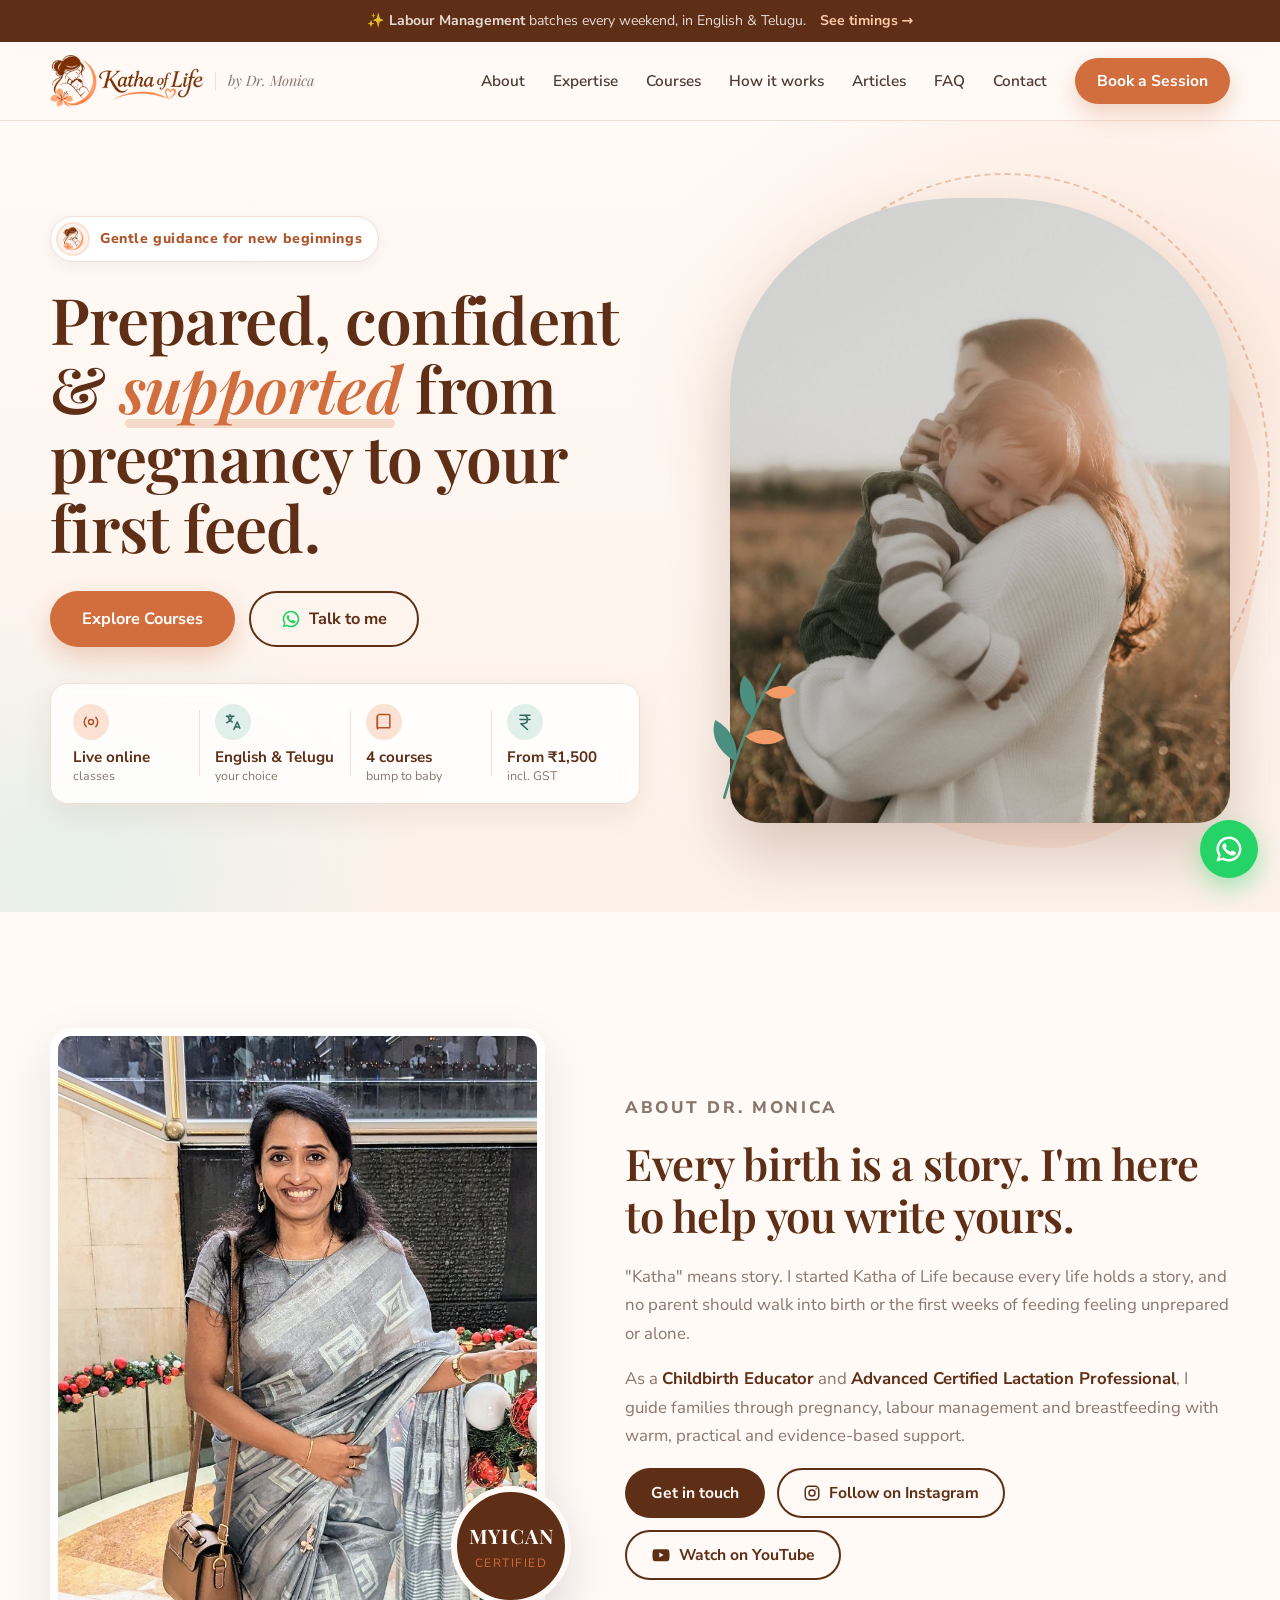
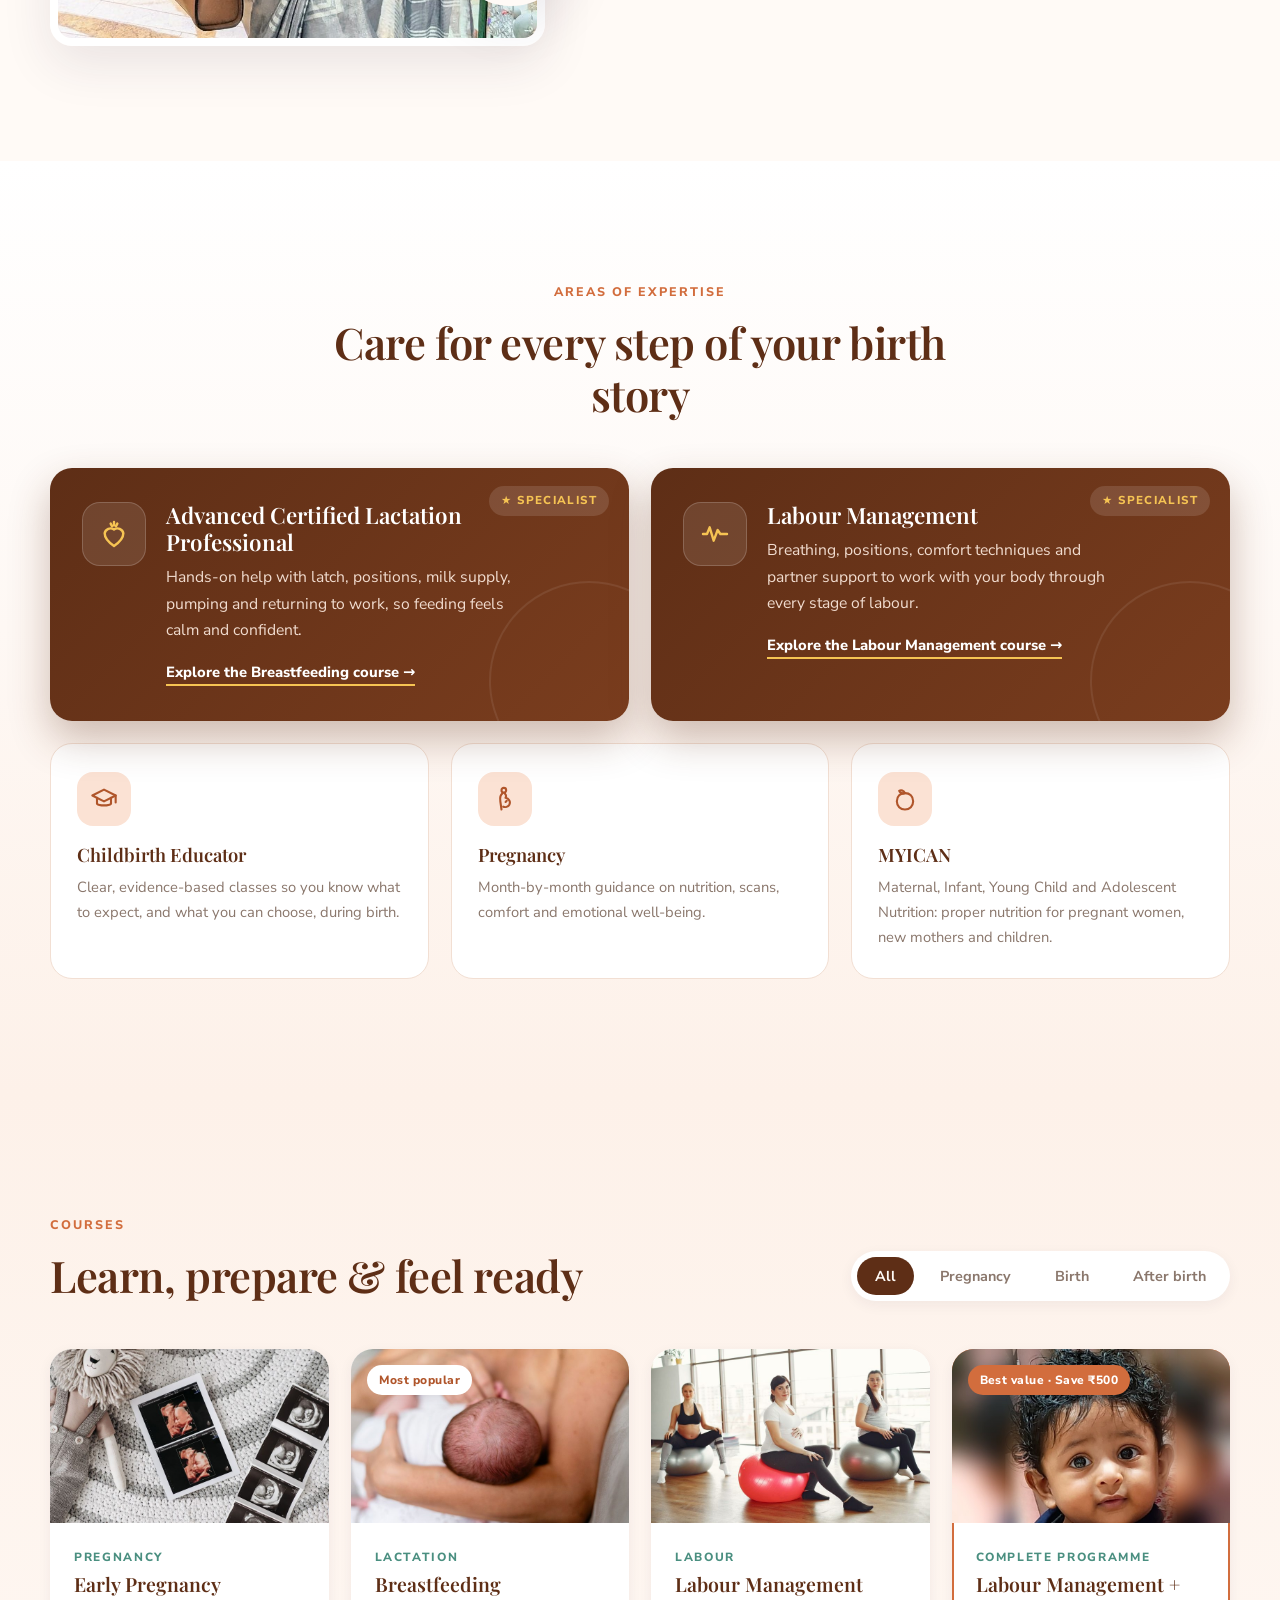
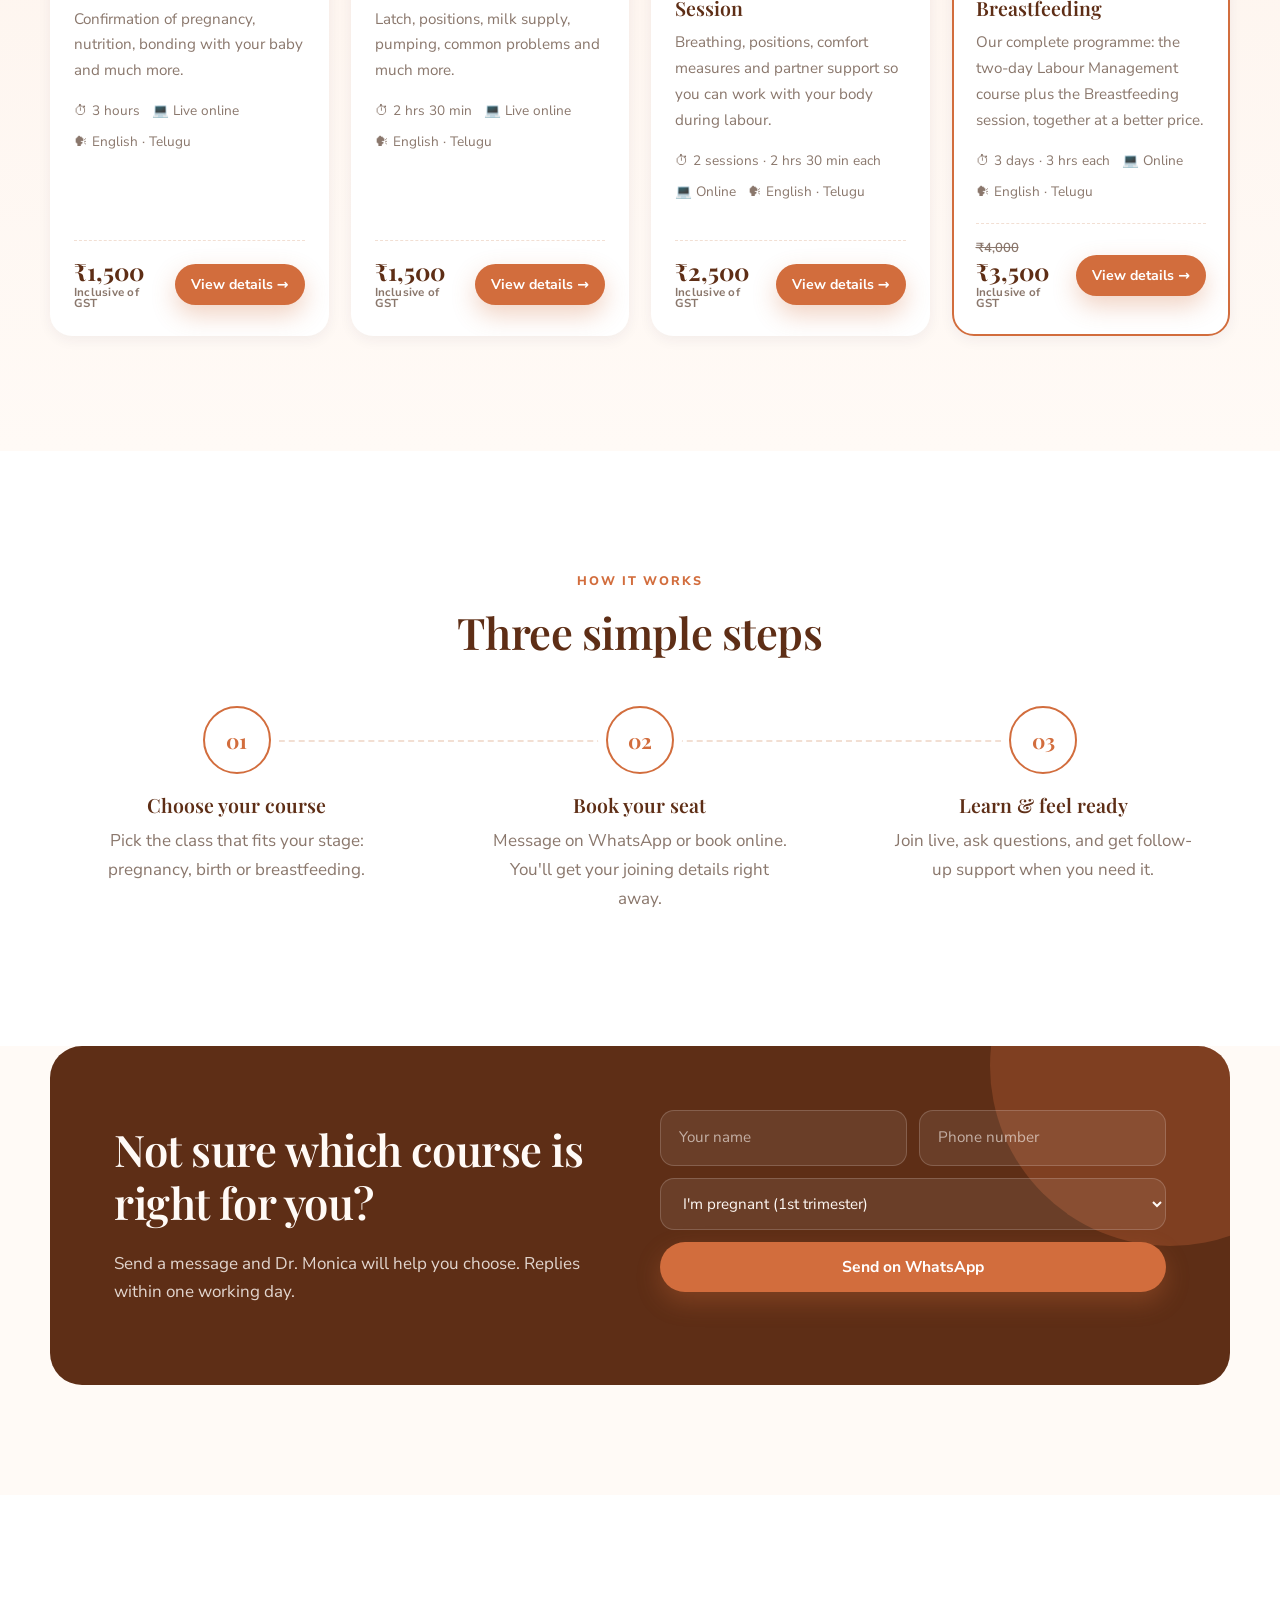
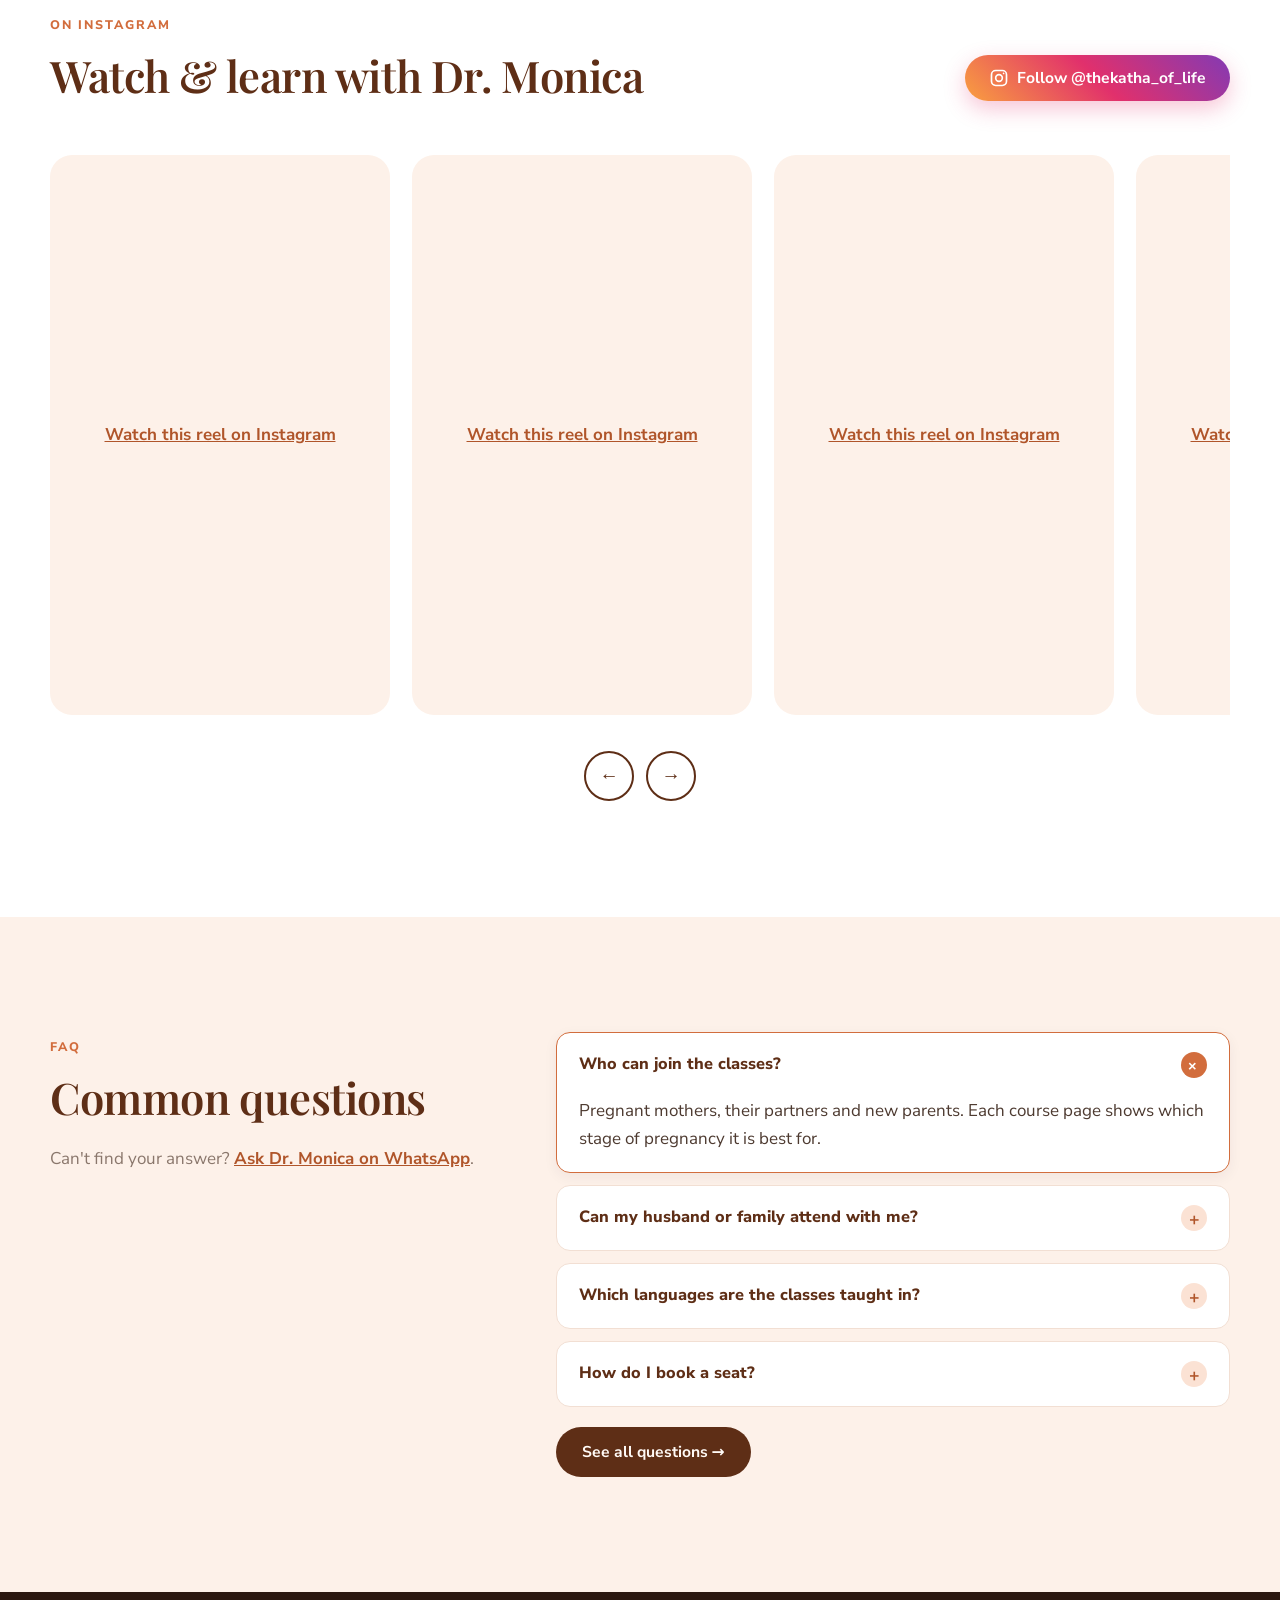
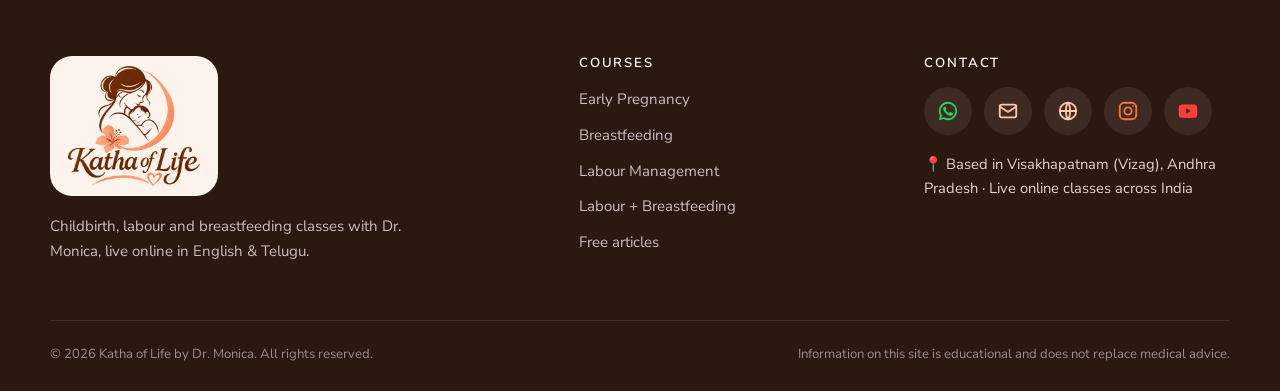
==== commit 223604f7: "Use Dr. Monica's own photos - About section: Dr. Monica's new photo (also used for share previews an" ====
--- a/index.html
+++ b/index.html
@@ -16,7 +16,7 @@
   <meta property="og:url" content="https://kathaoflife.in/">
   <meta property="og:title" content="Katha of Life by Dr. Monica | Childbirth Educator &amp; Lactation Professional">
   <meta property="og:description" content="Early Pregnancy, Breastfeeding and Labour Management courses (English &amp; Telugu) with Dr. Monica, Childbirth Educator and Advanced Certified Lactation Professional.">
-  <meta property="og:image" content="https://kathaoflife.in/images/monica.jpg">
+  <meta property="og:image" content="https://kathaoflife.in/images/monica-about.jpg">
   <meta name="twitter:card" content="summary_large_image">
   <link rel="preconnect" href="https://fonts.googleapis.com">
   <link rel="preconnect" href="https://fonts.gstatic.com" crossorigin>
@@ -36,7 +36,7 @@
       "alternateName": "Katha of Life by Dr. Monica",
       "url": "https://kathaoflife.in/",
       "logo": "https://kathaoflife.in/images/logo/logo-main-cream.png",
-      "image": "https://kathaoflife.in/images/monica.jpg",
+      "image": "https://kathaoflife.in/images/monica-about.jpg",
       "description": "Childbirth education, labour management, breastfeeding and pregnancy nutrition classes based in Visakhapatnam (Vizag), Andhra Pradesh, taught live online in English and Telugu.",
       "email": "thekathaofyours.7@gmail.com",
       "telephone": "+91-94940-78423",
@@ -90,7 +90,7 @@
       "worksFor": {
         "@id": "https://kathaoflife.in/#org"
       },
-      "image": "https://kathaoflife.in/images/monica.jpg",
+      "image": "https://kathaoflife.in/images/monica-about.jpg",
       "url": "https://kathaoflife.in/",
       "knowsAbout": [
         "Childbirth education",
@@ -262,7 +262,7 @@
     <section class="section about" id="about">
       <div class="container about__inner">
         <div class="about__media">
-          <img class="about__photo" src="images/monica.jpg" alt="Dr. Monica, Childbirth Educator and Advanced Certified Lactation Professional" width="1024" height="1024" loading="lazy">
+          <img class="about__photo" src="images/monica-about.jpg" alt="Dr. Monica, Childbirth Educator and Advanced Certified Lactation Professional" width="800" height="1000" loading="lazy">
           <div class="about__badge">
             <strong>MYICAN</strong>
             <span>Certified</span>
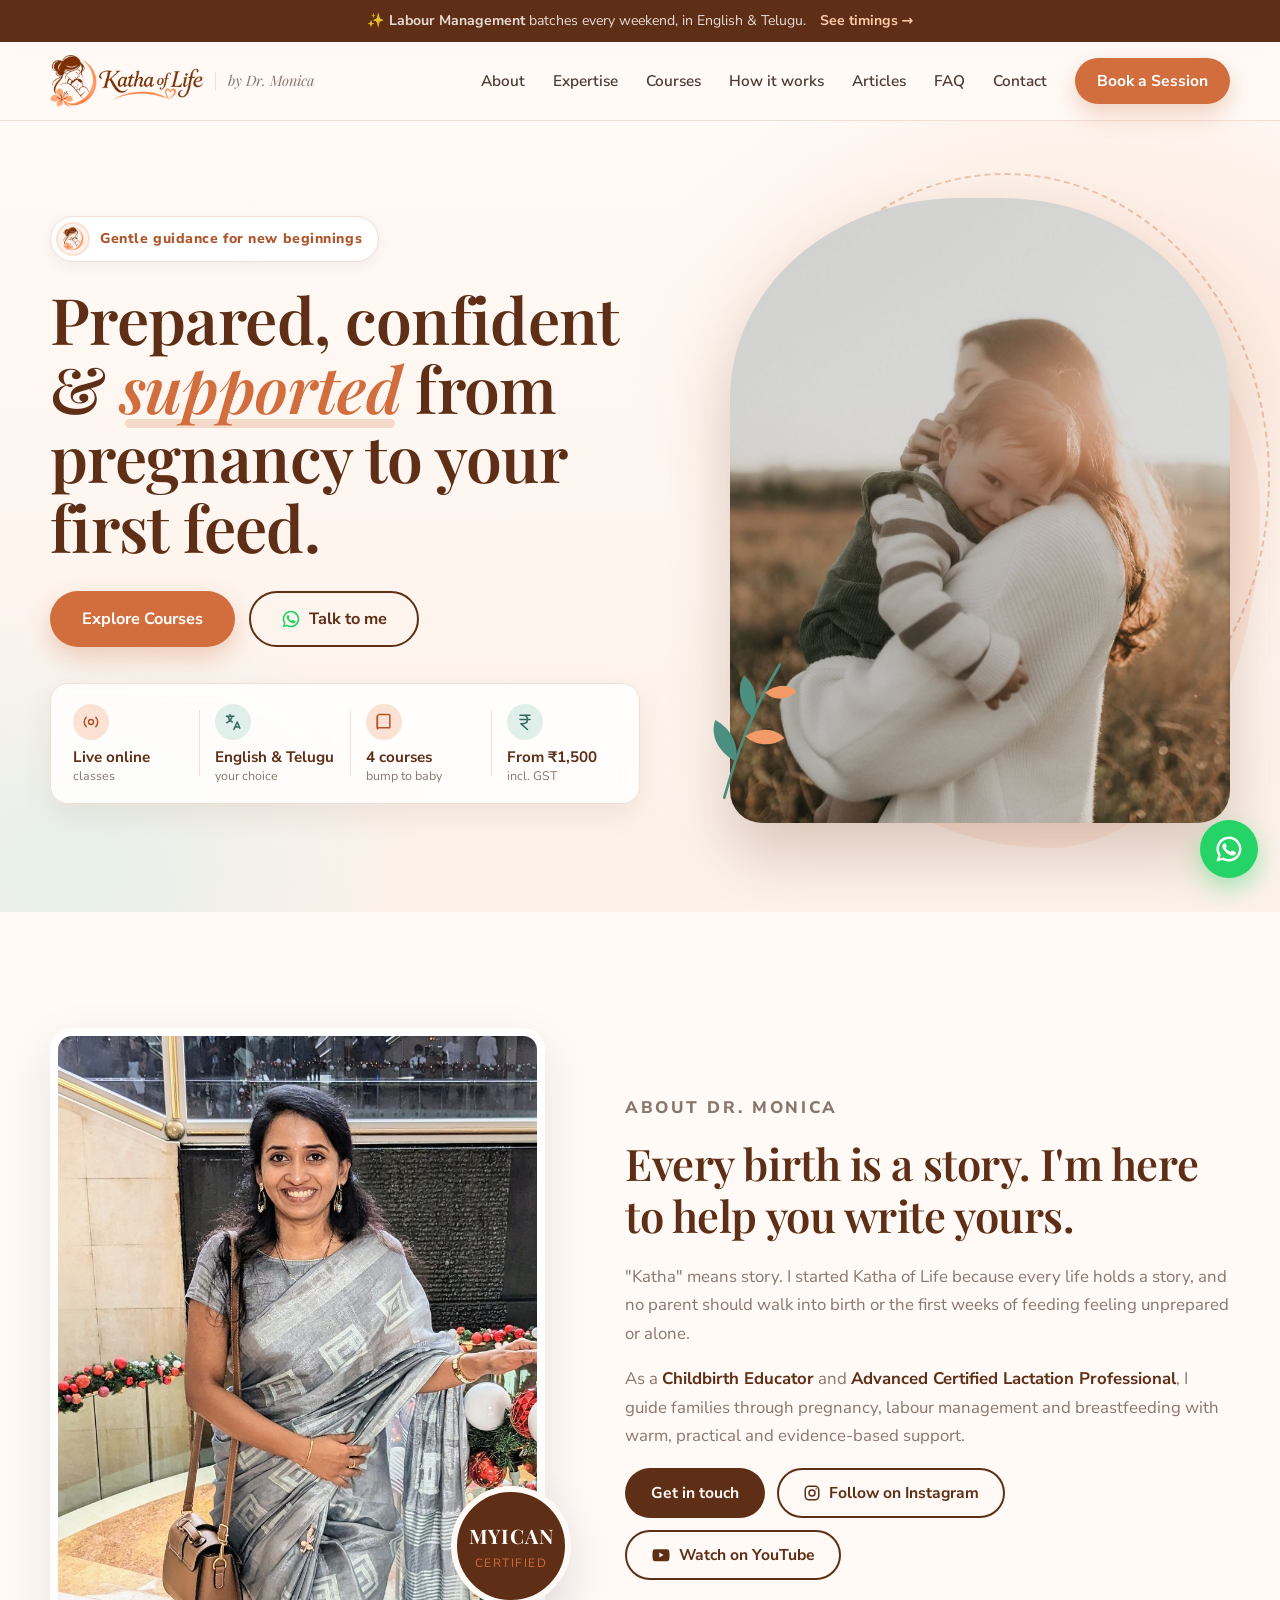
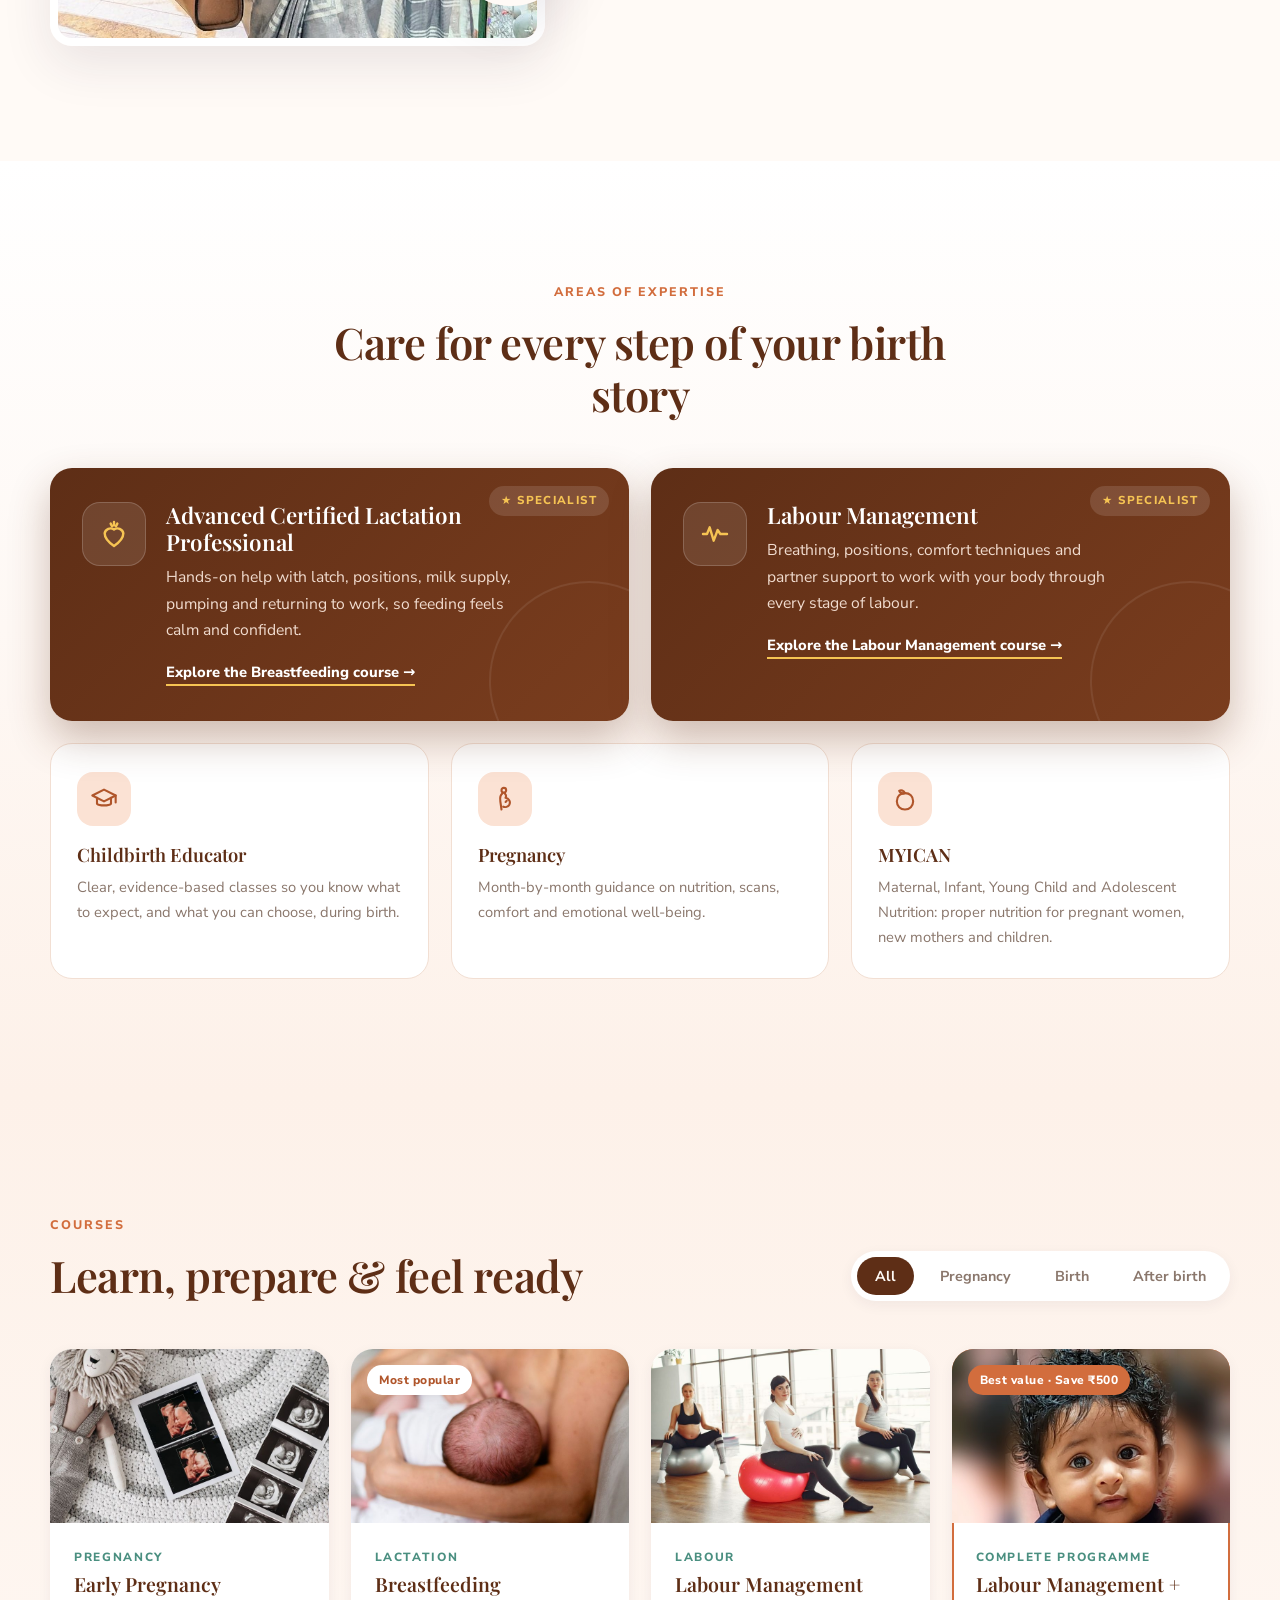
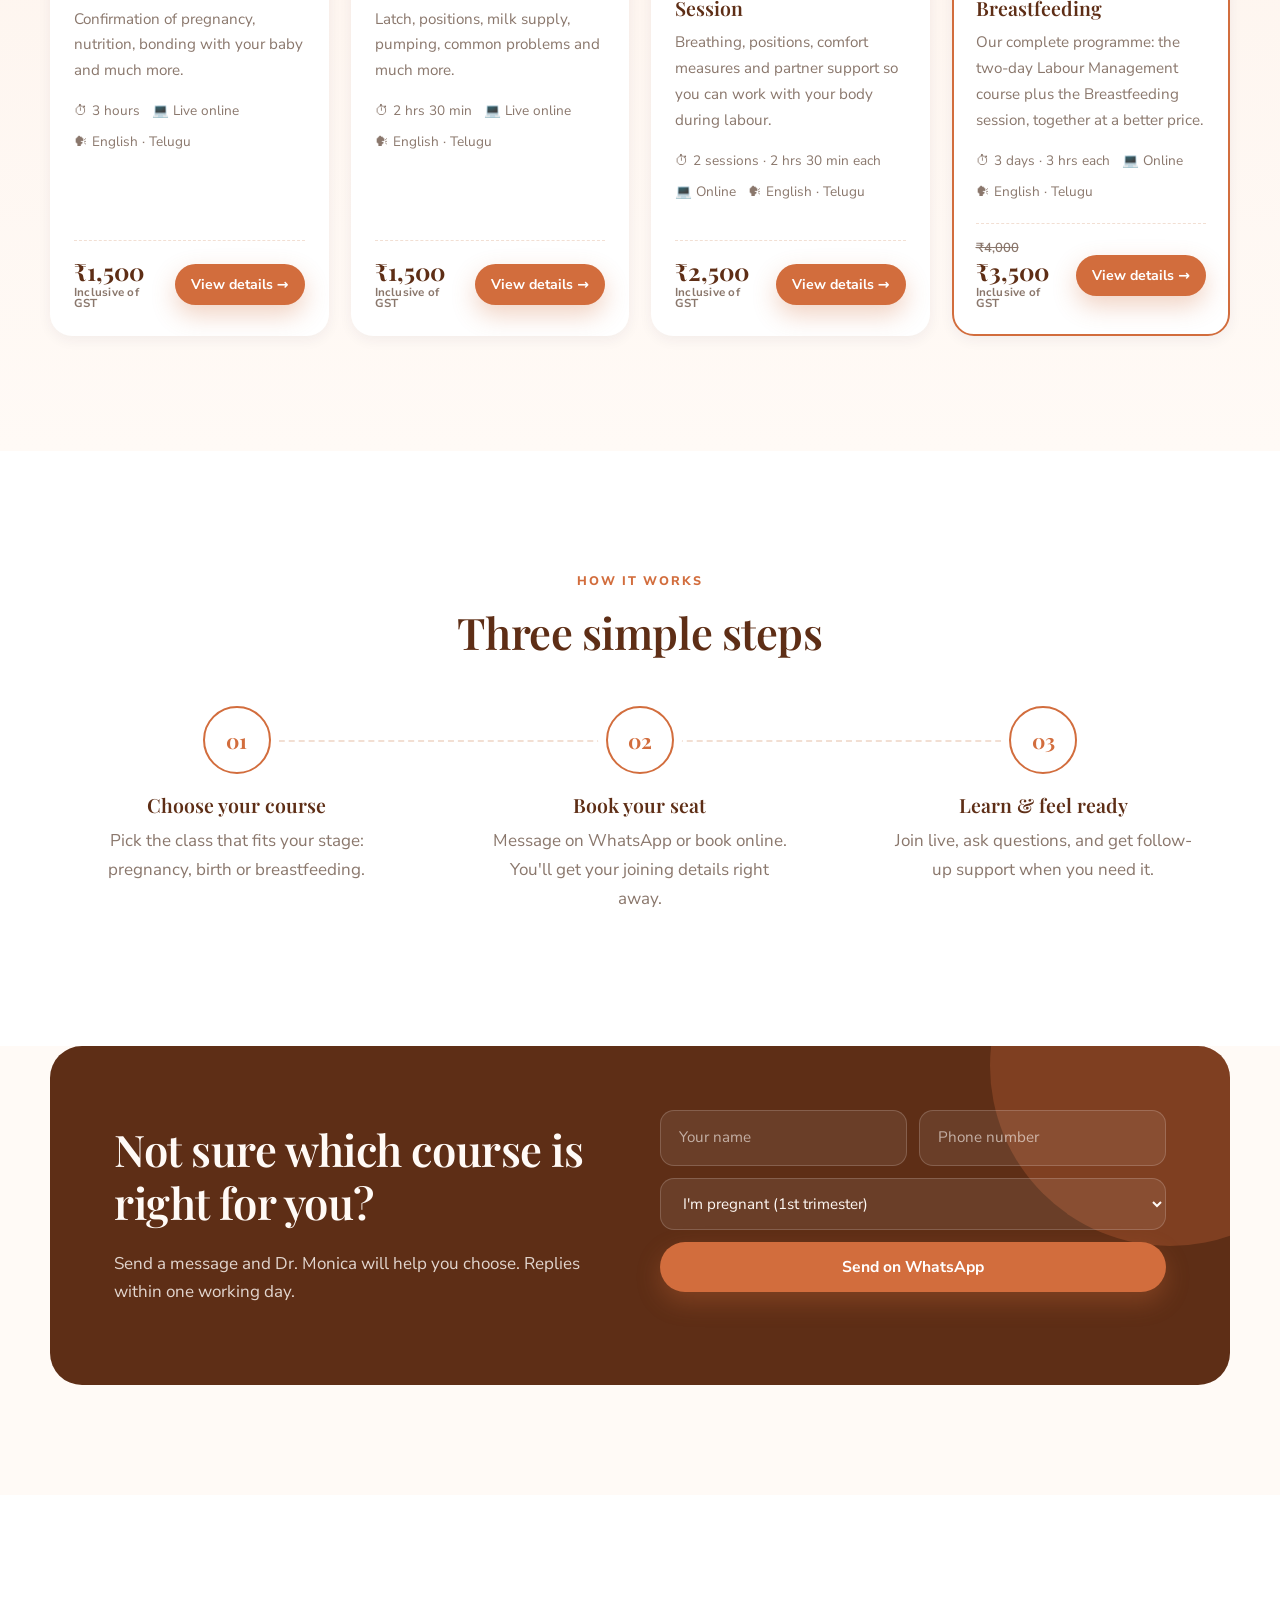
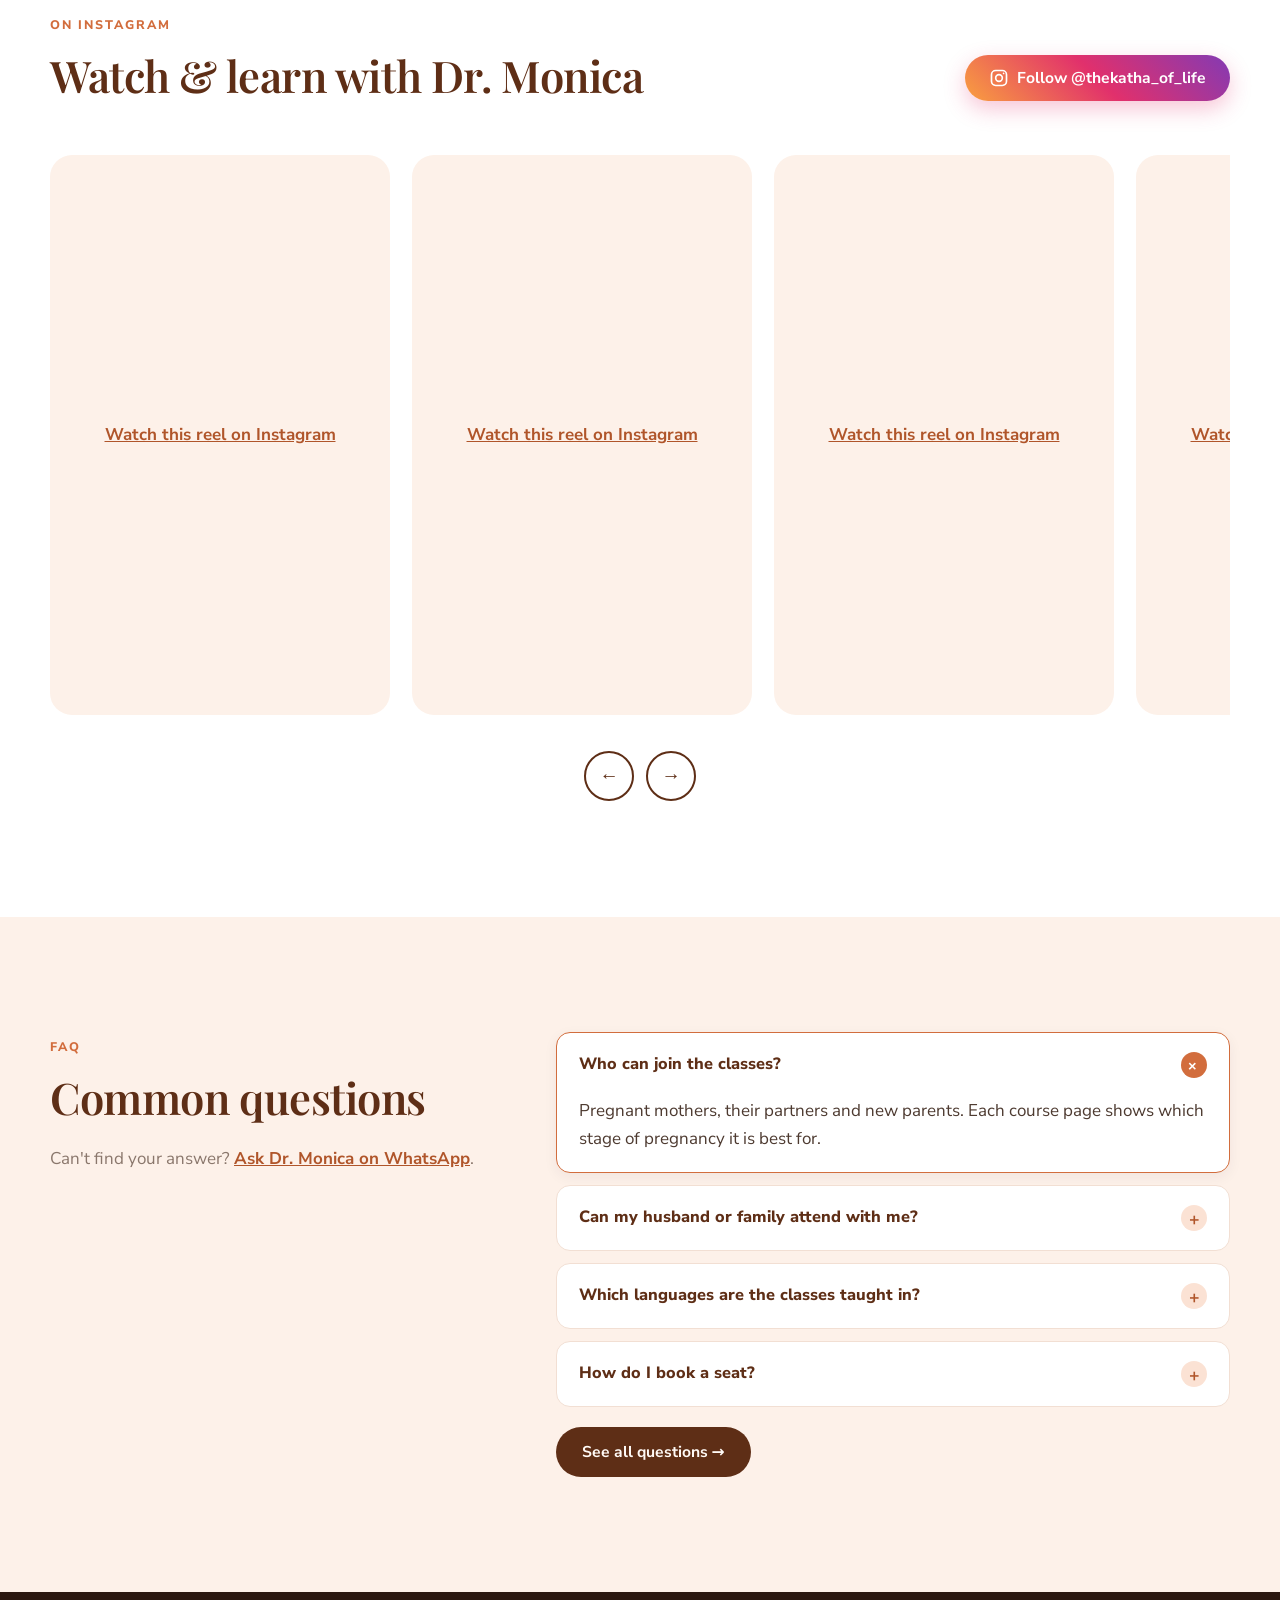
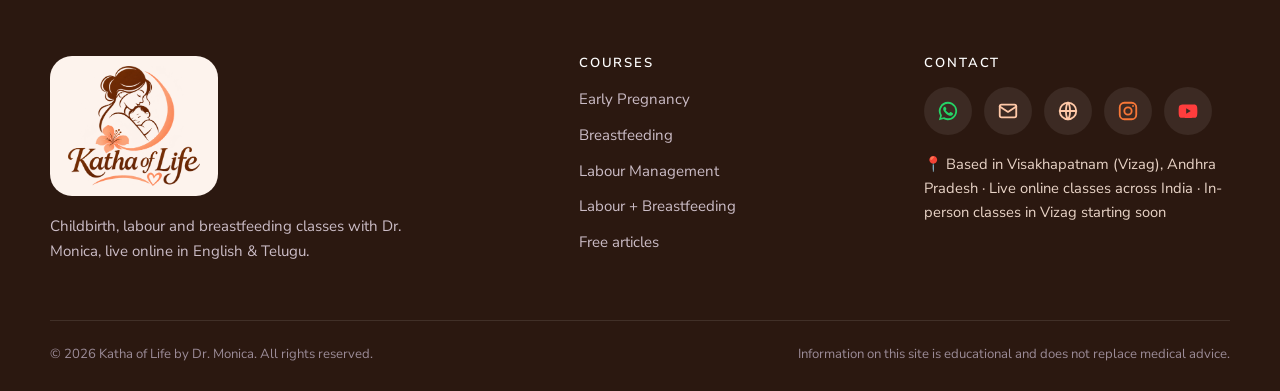
==== commit 06d6046c: "FAQ and location updates from Dr. Monica - Remove 'Where is Dr. Monica based?' FAQ - Booking answer:" ====
--- a/index.html
+++ b/index.html
@@ -156,7 +156,7 @@
           "name": "How do I book a seat?",
           "acceptedAnswer": {
             "@type": "Answer",
-            "text": "Open a course and tap \"Book in English\" or \"Book in Telugu\". WhatsApp opens with your message ready, and Dr. Monica replies with the batch dates and payment details."
+            "text": "Open a course and tap \"Book in English\" or \"Book in Telugu\". WhatsApp opens with your message ready, and our team will reply with the batch dates and payment details."
           }
         }
       ]
@@ -493,7 +493,7 @@
           </details>
           <details class="faq-item">
             <summary>How do I book a seat?</summary>
-            <p>Open a course and tap &quot;Book in English&quot; or &quot;Book in Telugu&quot;. WhatsApp opens with your message ready, and Dr. Monica replies with the batch dates and payment details.</p>
+            <p>Open a course and tap &quot;Book in English&quot; or &quot;Book in Telugu&quot;. WhatsApp opens with your message ready, and our team will reply with the batch dates and payment details.</p>
           </details>
           <a href="faq.html" class="btn btn--dark faqs__more">See all questions &rarr;</a>
         </div>
@@ -552,7 +552,7 @@
         <a href="https://www.instagram.com/thekatha_of_life/" target="_blank" rel="noopener" aria-label="Instagram" title="Instagram" class="contact-link contact-link--ig"><svg class="ci" viewBox="0 0 24 24" aria-hidden="true" fill="none" stroke="currentColor" stroke-width="2"><rect x="3" y="3" width="18" height="18" rx="5"/><circle cx="12" cy="12" r="4"/><circle cx="17.5" cy="6.5" r="1" fill="currentColor" stroke="none"/></svg><span class="sr-only">@thekatha_of_life</span></a>
         <a href="https://www.youtube.com/@thekathaoflife" target="_blank" rel="noopener" aria-label="YouTube" title="YouTube" class="contact-link contact-link--yt"><svg class="ci" viewBox="0 0 24 24" aria-hidden="true"><path fill="currentColor" d="M22 8s-.2-1.5-.8-2.1c-.8-.8-1.6-.8-2-.9C16.4 5 12 5 12 5s-4.4 0-7.2.2c-.4 0-1.2.1-2 .9C2.2 6.5 2 8 2 8s-.2 1.7-.2 3.4v1.6c0 1.7.2 3.4.2 3.4s.2 1.5.8 2.1c.8.8 1.8.8 2.2.9 1.6.1 7 .2 7 .2s4.4 0 7.2-.2c.4-.1 1.2-.1 2-.9.6-.6.8-2.1.8-2.1s.2-1.7.2-3.4v-1.6C22.2 9.7 22 8 22 8zM10 15V9l5 3-5 3z"/></svg><span class="sr-only">@thekathaoflife</span></a>
         </div>
-        <p class="footer__loc">📍 Based in Visakhapatnam (Vizag), Andhra Pradesh · Live online classes across India</p>
+        <p class="footer__loc">📍 Based in Visakhapatnam (Vizag), Andhra Pradesh · Live online classes across India · In-person classes in Vizag starting soon</p>
       </div>
     </div>
     <div class="container footer__bottom">
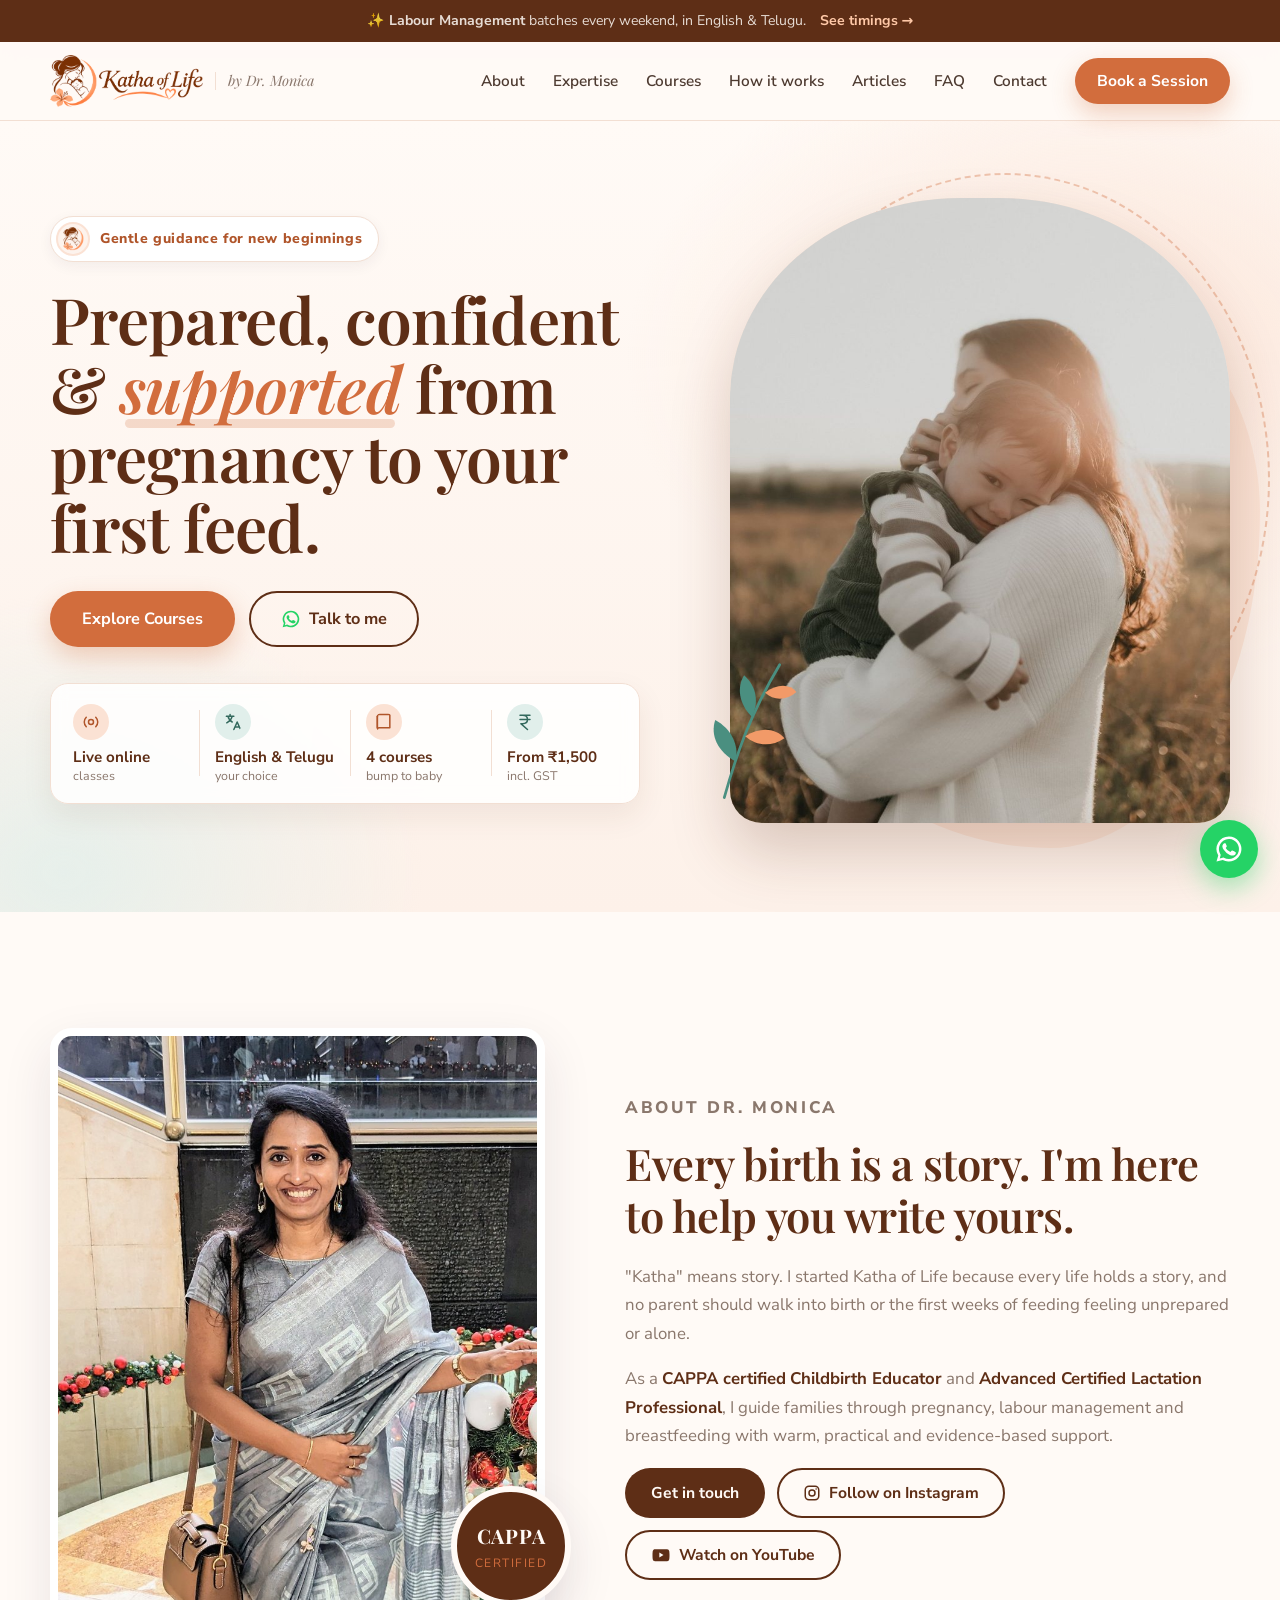
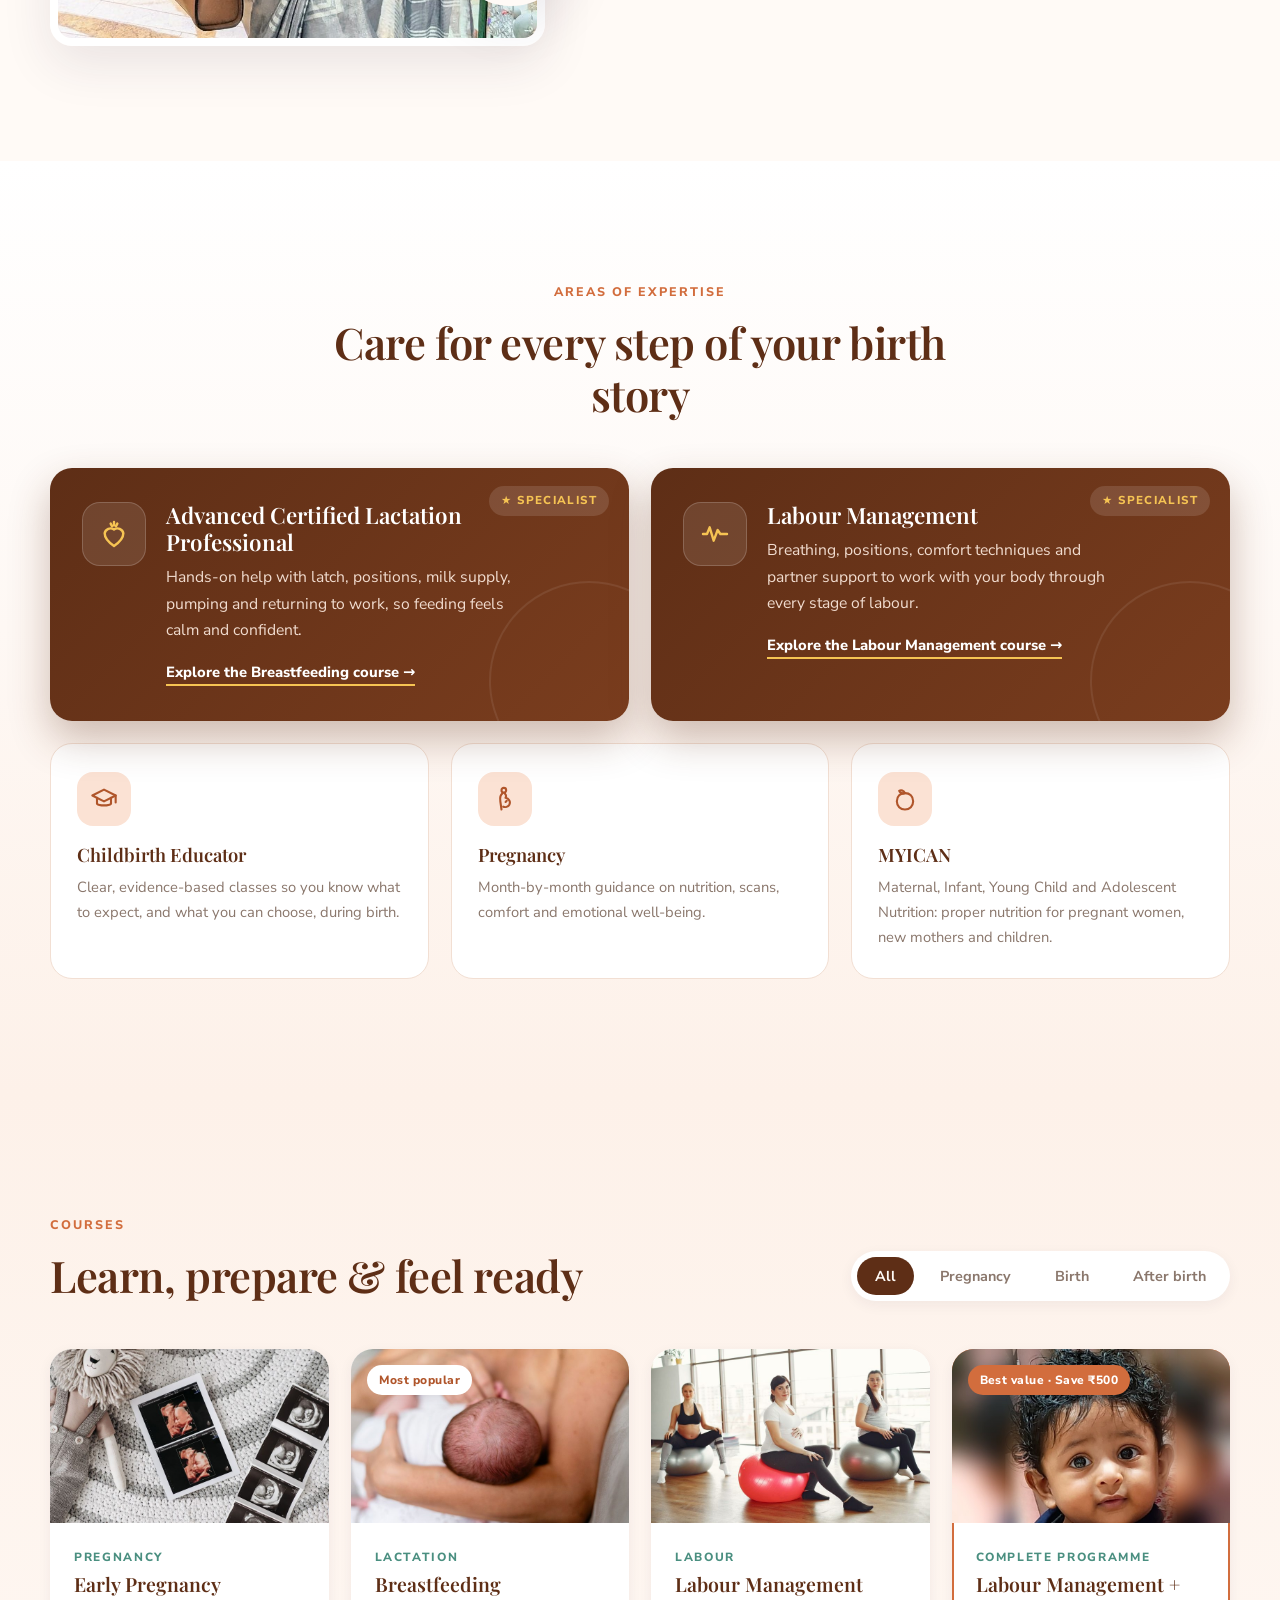
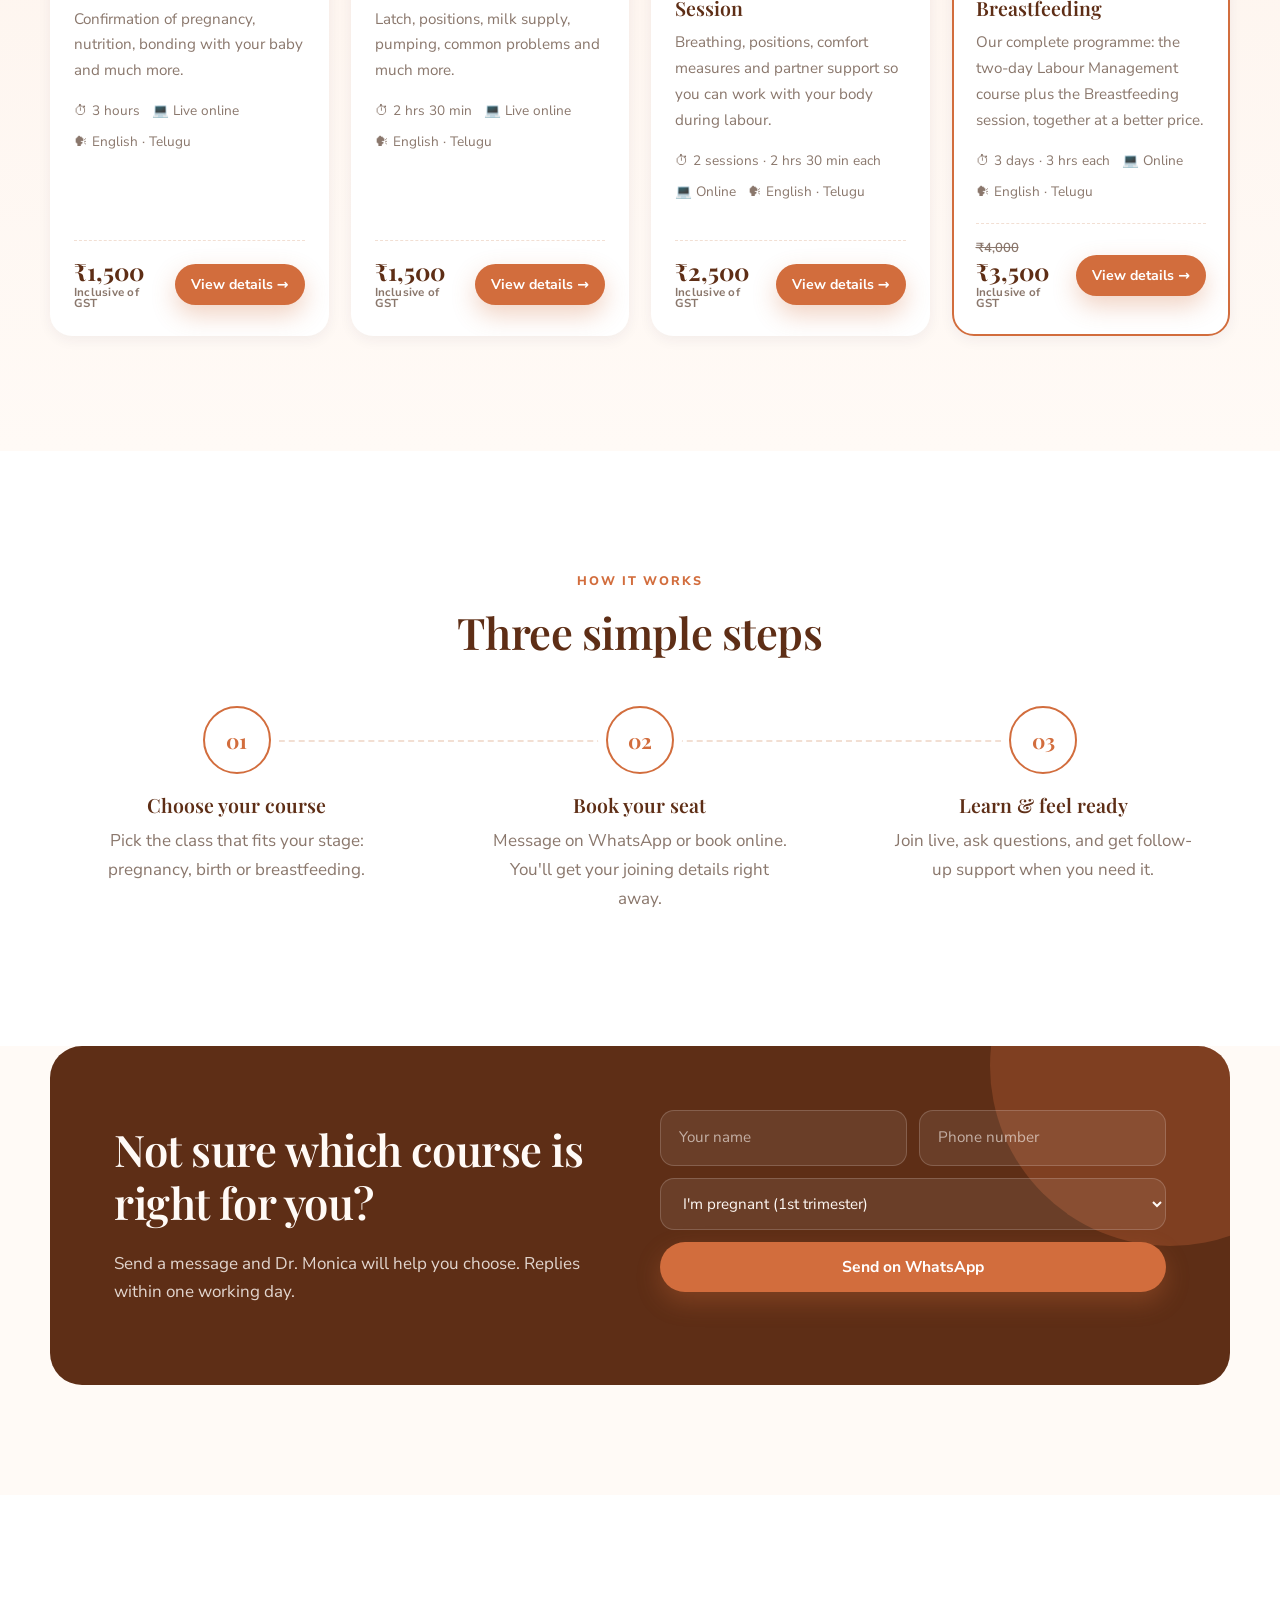
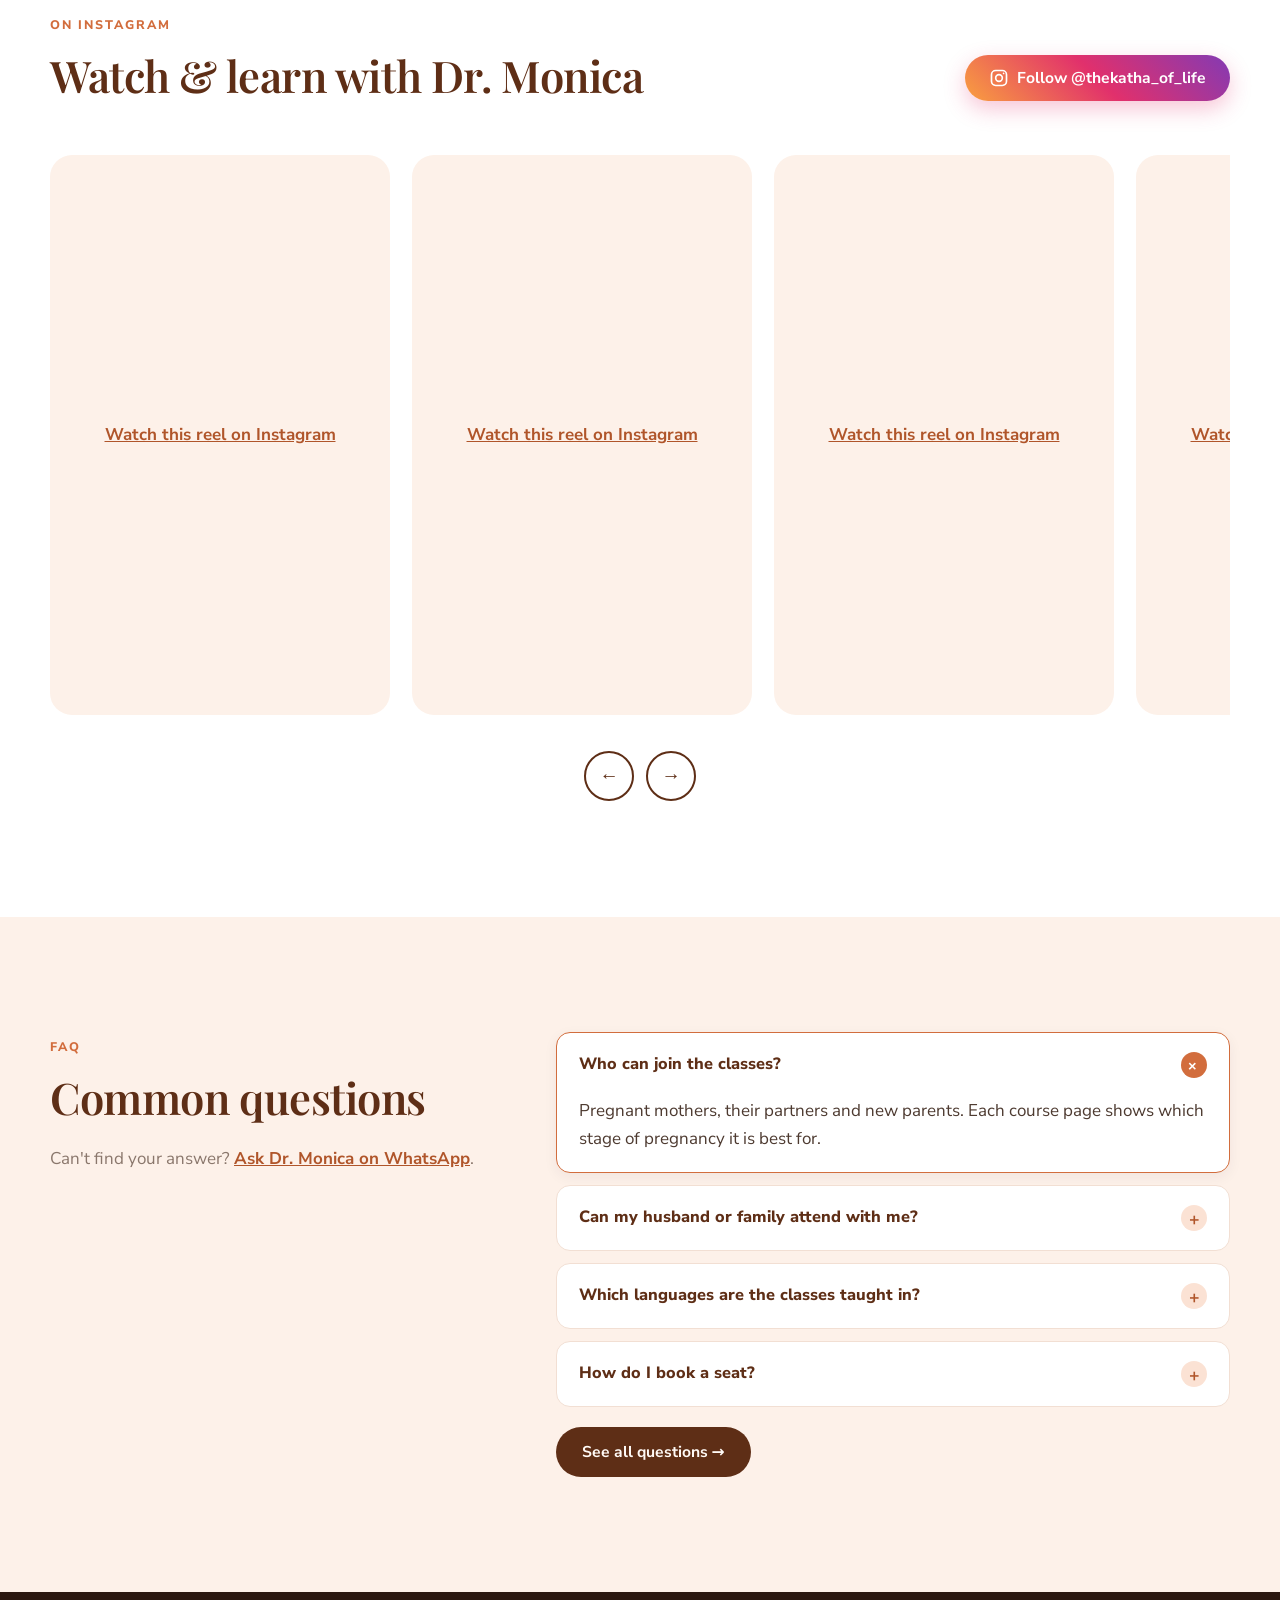
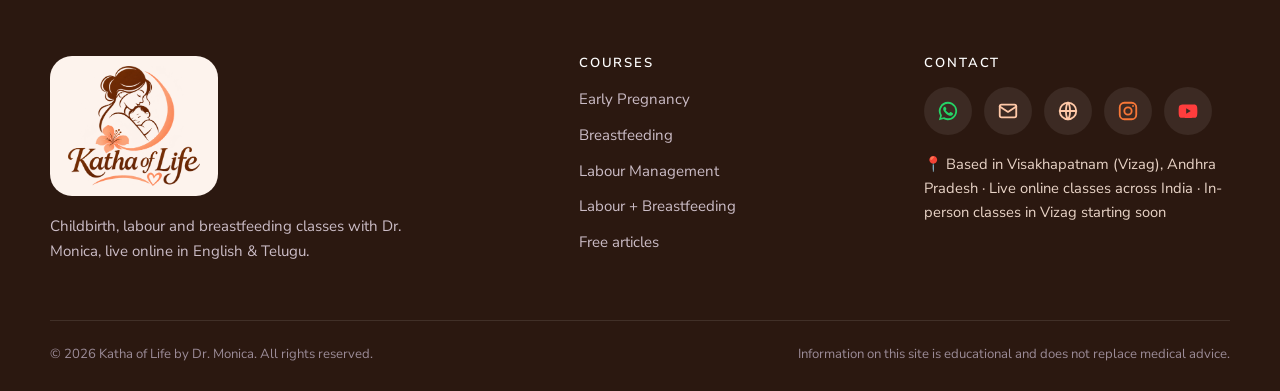
==== commit e40b3530: "Say CAPPA certified on the home page and llms.txt Co-Authored-By: Claude Opus 5.5 <noreply@anthropic" ====
--- a/index.html
+++ b/index.html
@@ -3,8 +3,8 @@
 <head>
   <meta charset="utf-8">
   <meta name="viewport" content="width=device-width, initial-scale=1">
-  <title>Katha of Life by Dr. Monica | Childbirth, Labour &amp; Breastfeeding Classes in Vizag &amp; Online (English &amp; Telugu)</title>
-  <meta name="description" content="Childbirth education, labour management and breastfeeding classes by Dr. Monica, Childbirth Educator and Advanced Certified Lactation Professional, based in Visakhapatnam (Vizag). Live online in English and Telugu. Courses from ₹1,500 (incl. GST).">
+  <title>Childbirth &amp; Breastfeeding Classes in Vizag | Katha of Life</title>
+  <meta name="description" content="Online childbirth, labour and breastfeeding classes in English &amp; Telugu by Dr. Monica, Advanced Certified Lactation Professional, Vizag. From ₹1,500.">
   <link rel="canonical" href="https://kathaoflife.in/">
   <meta name="robots" content="index, follow, max-image-preview:large">
   <meta name="author" content="Dr. Monica, Katha of Life">
@@ -14,14 +14,16 @@
   <meta property="og:type" content="website">
   <meta property="og:site_name" content="Katha of Life by Dr. Monica">
   <meta property="og:url" content="https://kathaoflife.in/">
-  <meta property="og:title" content="Katha of Life by Dr. Monica | Childbirth Educator &amp; Lactation Professional">
+  <meta property="og:title" content="Childbirth &amp; Breastfeeding Classes in Vizag | Katha of Life">
   <meta property="og:description" content="Early Pregnancy, Breastfeeding and Labour Management courses (English &amp; Telugu) with Dr. Monica, Childbirth Educator and Advanced Certified Lactation Professional.">
   <meta property="og:image" content="https://kathaoflife.in/images/monica-about.jpg">
   <meta name="twitter:card" content="summary_large_image">
   <link rel="preconnect" href="https://fonts.googleapis.com">
   <link rel="preconnect" href="https://fonts.gstatic.com" crossorigin>
   <link href="https://fonts.googleapis.com/css2?family=Playfair+Display:ital,wght@0,500;0,600;0,700;1,500&family=Nunito+Sans:wght@400;600;700;800&display=swap" rel="stylesheet">
+  <link rel="icon" href="/favicon.ico" sizes="48x48">
   <link rel="icon" type="image/png" href="images/logo/favicon-64.png">
+  <link rel="icon" type="image/png" sizes="192x192" href="images/logo/icon-192.png">
   <link rel="apple-touch-icon" href="images/logo/apple-touch-icon.png">
   <link rel="stylesheet" href="styles.css">
   <!-- Structured data for Google and AI answer engines (SEO / AEO / GEO). FAQ text must match the FAQ section. -->
@@ -87,6 +89,12 @@
       "@id": "https://kathaoflife.in/#monica",
       "name": "Dr. Monica",
       "jobTitle": "Childbirth Educator and Advanced Certified Lactation Professional",
+      "hasCredential": {
+        "@type": "EducationalOccupationalCredential",
+        "credentialCategory": "certification",
+        "name": "CAPPA certified",
+        "recognizedBy": { "@type": "Organization", "name": "CAPPA", "url": "https://cappa.net/" }
+      },
       "worksFor": {
         "@id": "https://kathaoflife.in/#org"
       },
@@ -171,7 +179,7 @@
   <div class="topbar">
     <div class="container topbar__inner">
       <p>✨ <strong>Labour Management</strong> batches every weekend, in English &amp; Telugu.</p>
-      <a href="course.html?c=labour-management">See timings &rarr;</a>
+      <a href="course-labour-management.html">See timings &rarr;</a>
     </div>
   </div>
 
@@ -264,7 +272,7 @@
         <div class="about__media">
           <img class="about__photo" src="images/monica-about.jpg" alt="Dr. Monica, Childbirth Educator and Advanced Certified Lactation Professional" width="800" height="1000" loading="lazy">
           <div class="about__badge">
-            <strong>MYICAN</strong>
+            <strong>CAPPA</strong>
             <span>Certified</span>
           </div>
         </div>
@@ -273,7 +281,7 @@
           <p class="eyebrow">About Dr. Monica</p>
           <h2>Every birth is a story. I'm here to help you write yours.</h2>
           <p>"Katha" means story. I started Katha of Life because every life holds a story, and no parent should walk into birth or the first weeks of feeding feeling unprepared or alone.</p>
-          <p>As a <strong>Childbirth Educator</strong> and <strong>Advanced Certified Lactation Professional</strong>, I guide families through pregnancy, labour management and breastfeeding with warm, practical and evidence-based support.</p>
+          <p>As a <strong>CAPPA certified</strong> <strong>Childbirth Educator</strong> and <strong>Advanced Certified Lactation Professional</strong>, I guide families through pregnancy, labour management and breastfeeding with warm, practical and evidence-based support.</p>
 
           <div class="about__actions">
             <a href="#contact" class="btn btn--dark">Get in touch</a>
@@ -300,7 +308,7 @@
 
         <!-- Two specialities (highlighted) -->
         <div class="exp-feature">
-          <a class="expf" href="course.html?c=breastfeeding">
+          <a class="expf" href="course-breastfeeding.html">
             <span class="expf__tag">★ Specialist</span>
             <span class="expf__icon"><svg viewBox="0 0 24 24" aria-hidden="true"><path d="M12 21c-4.5-3-7-6.2-7-9.5A4.5 4.5 0 0 1 12 8.6a4.5 4.5 0 0 1 7 2.9c0 3.3-2.5 6.5-7 9.5z"/><path d="M12 3v2.5M9.5 4.2l1 2M14.5 4.2l-1 2"/></svg></span>
             <div>
@@ -309,7 +317,7 @@
               <span class="expf__link">Explore the Breastfeeding course &rarr;</span>
             </div>
           </a>
-          <a class="expf" href="course.html?c=labour-management">
+          <a class="expf" href="course-labour-management.html">
             <span class="expf__tag">★ Specialist</span>
             <span class="expf__icon"><svg viewBox="0 0 24 24" aria-hidden="true"><path d="M3 12h3l2-5 3 10 3-8 2 3h5"/></svg></span>
             <div>
@@ -537,10 +545,10 @@
       </div>
       <div>
         <h4>Courses</h4>
-        <a href="course.html?c=early-pregnancy">Early Pregnancy</a>
-        <a href="course.html?c=breastfeeding">Breastfeeding</a>
-        <a href="course.html?c=labour-management">Labour Management</a>
-        <a href="course.html?c=labour-and-breastfeeding">Labour + Breastfeeding</a>
+        <a href="course-early-pregnancy.html">Early Pregnancy</a>
+        <a href="course-breastfeeding.html">Breastfeeding</a>
+        <a href="course-labour-management.html">Labour Management</a>
+        <a href="course-labour-and-breastfeeding.html">Labour + Breastfeeding</a>
         <a href="articles.html">Free articles</a>
       </div>
       <div>
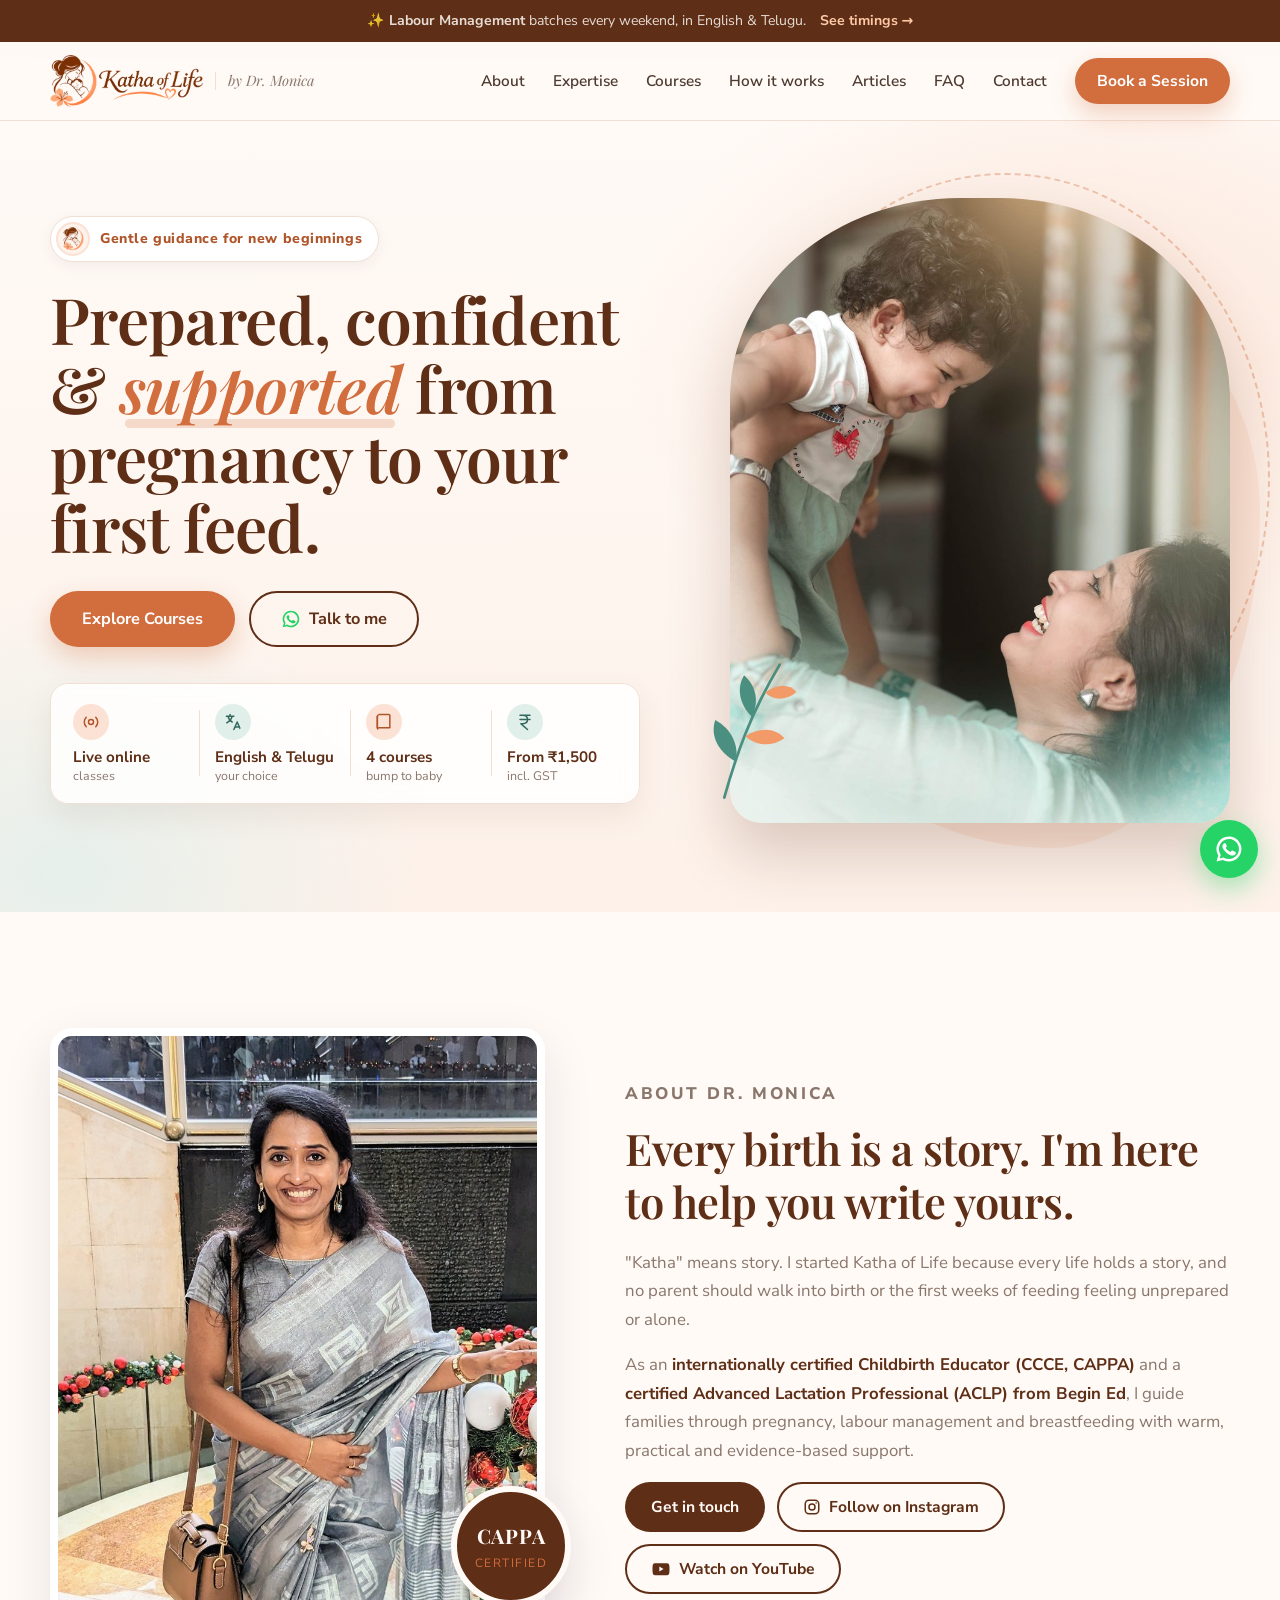
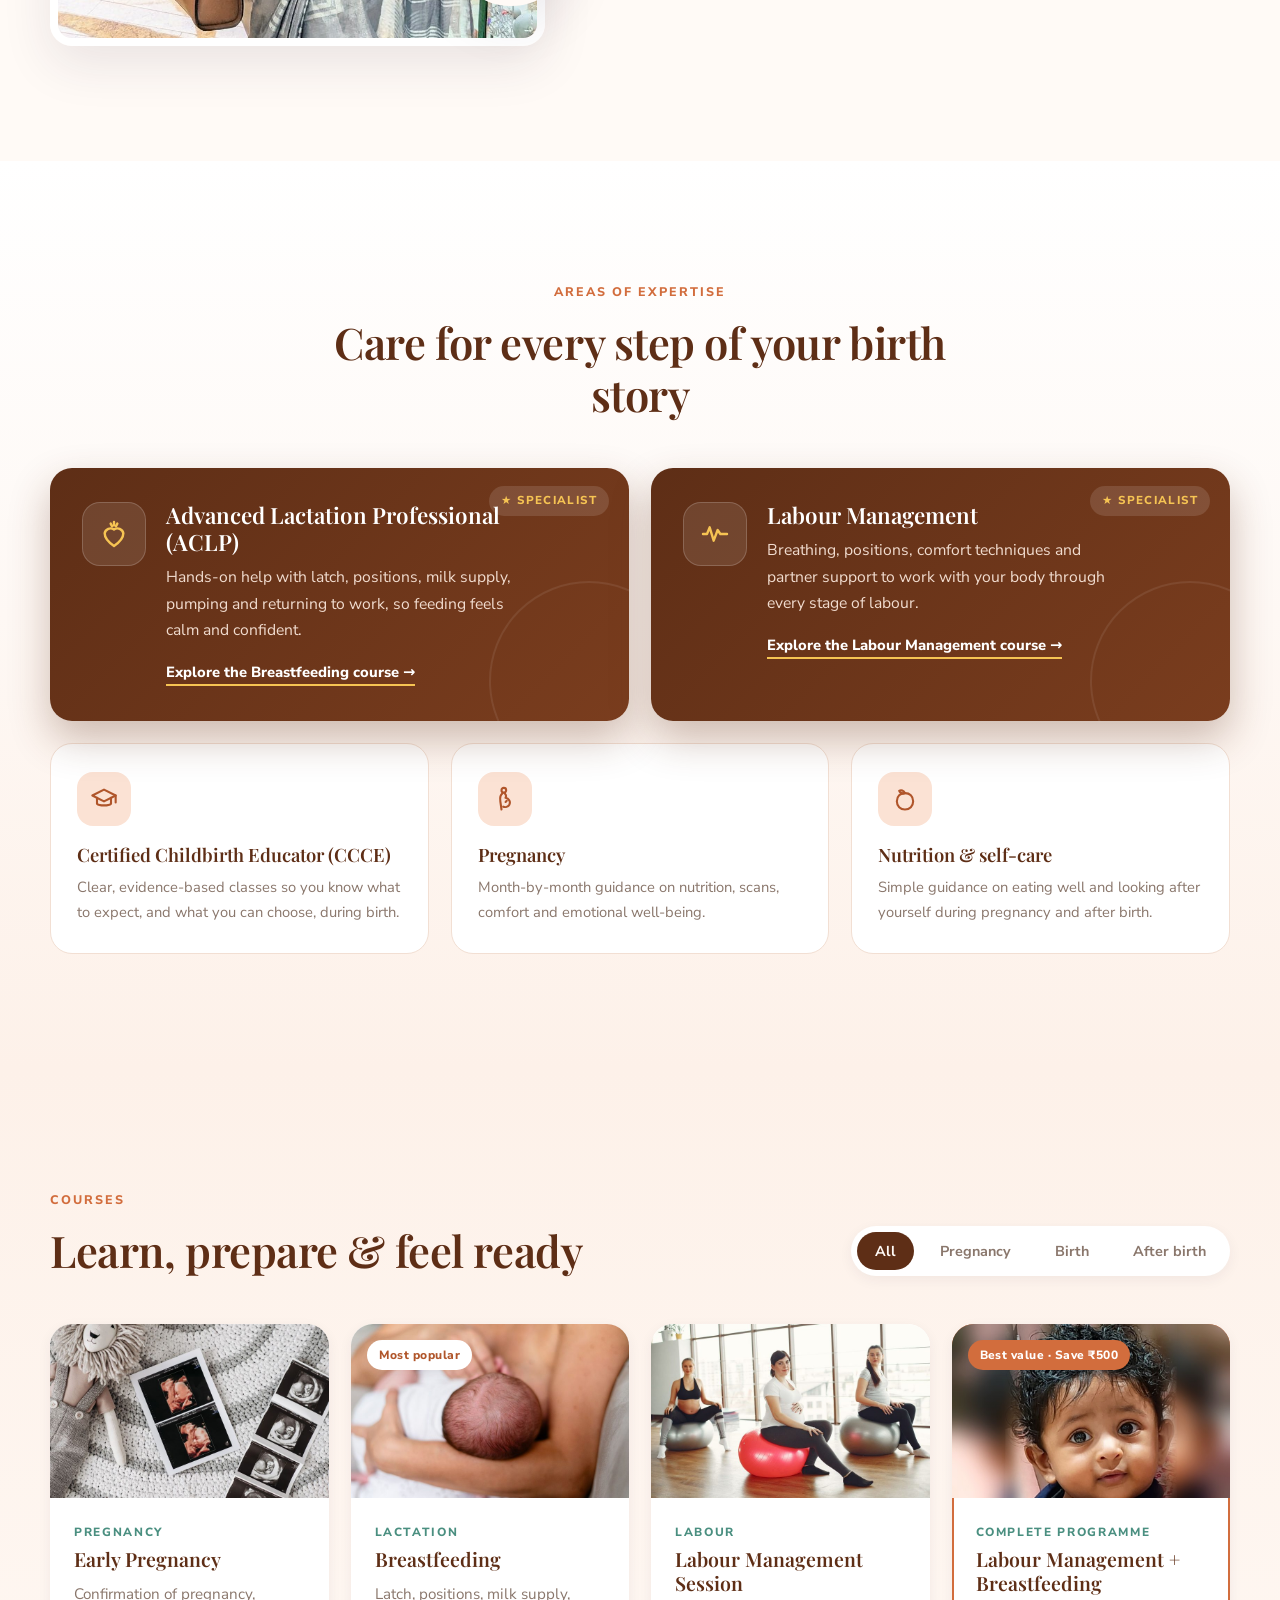
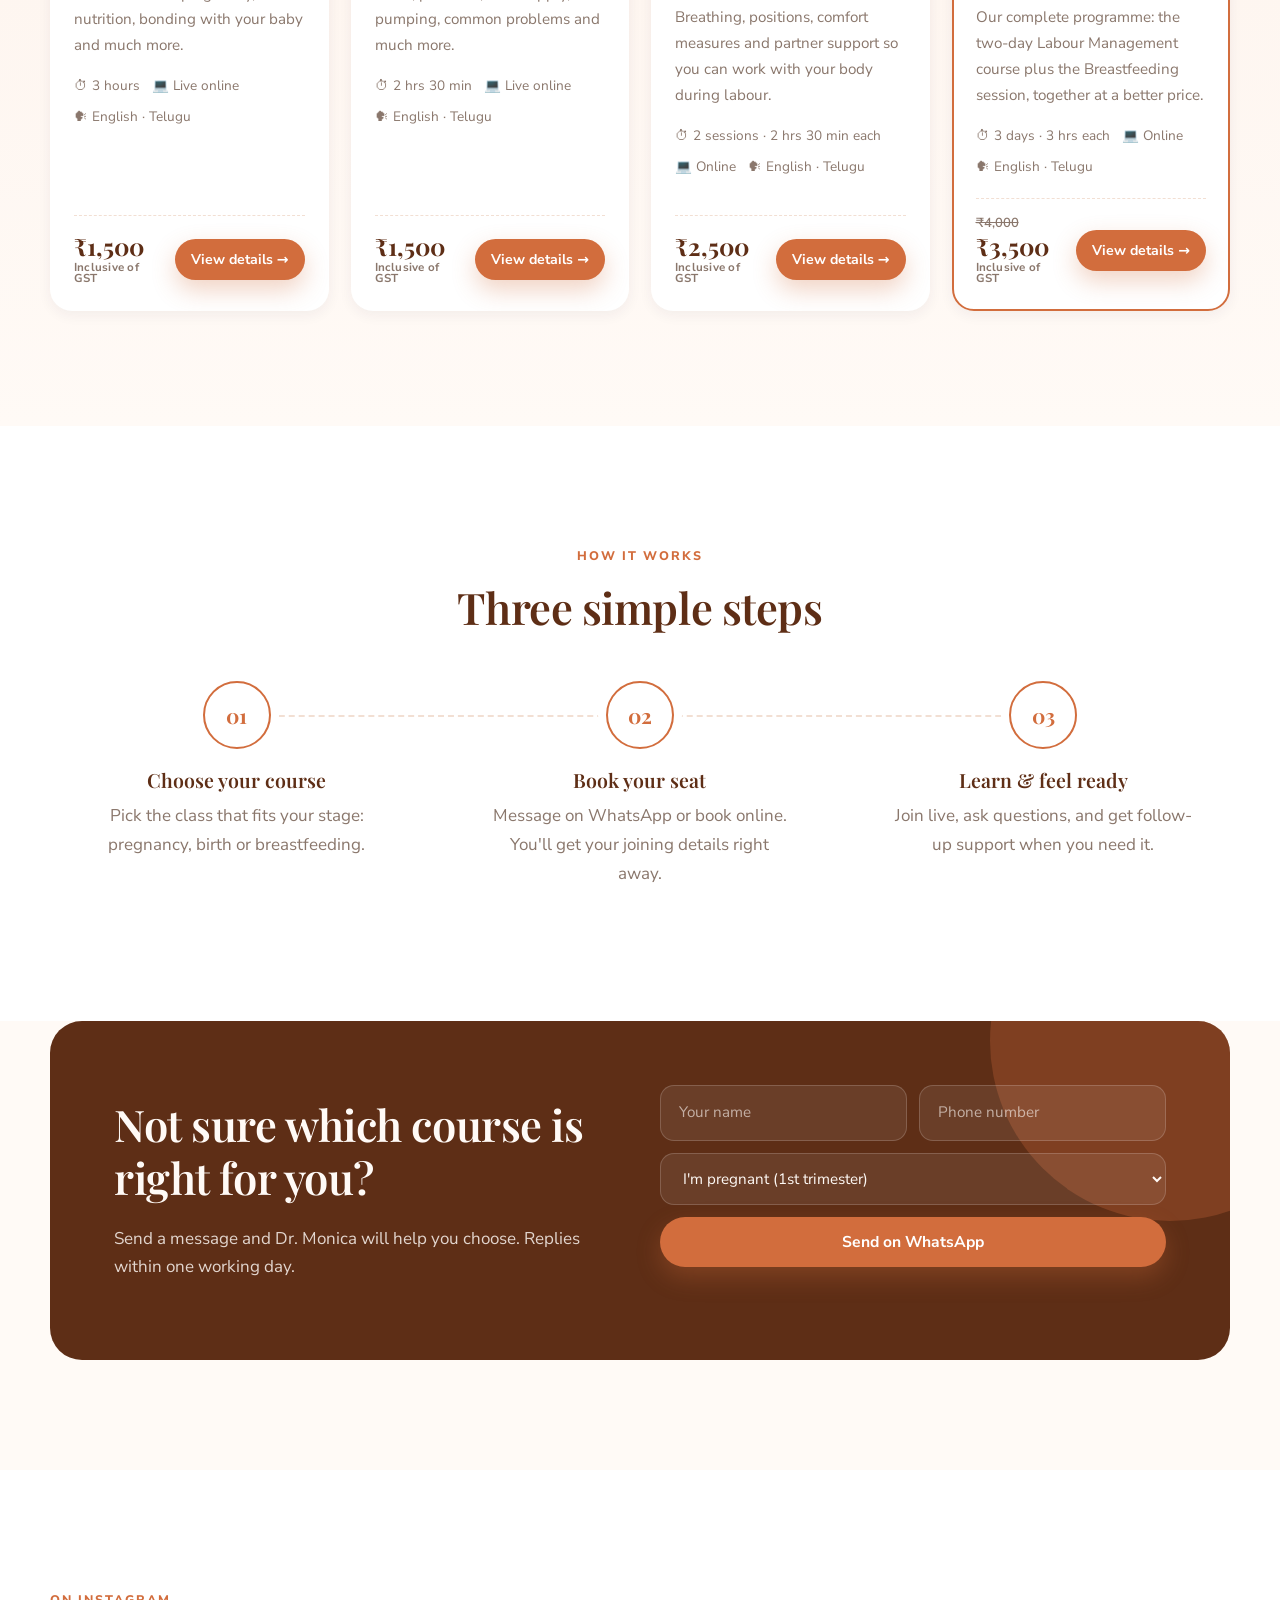
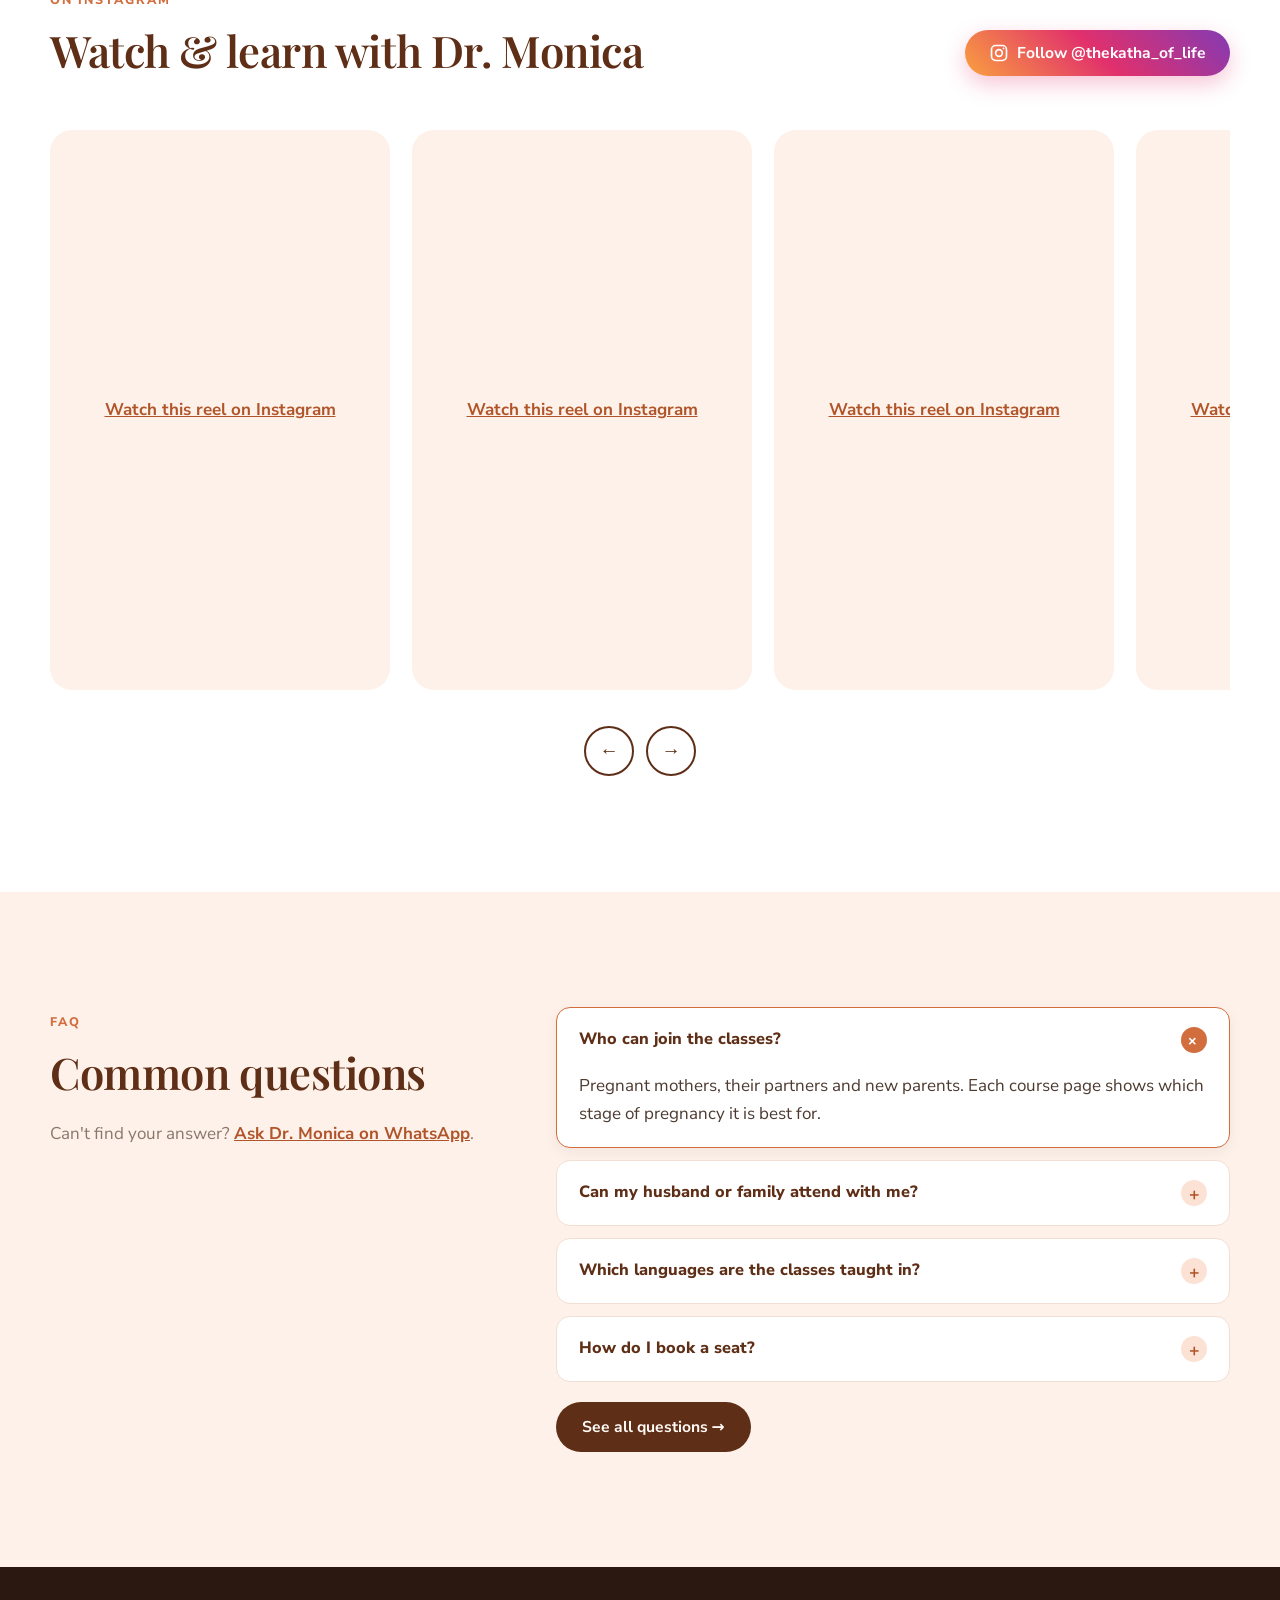
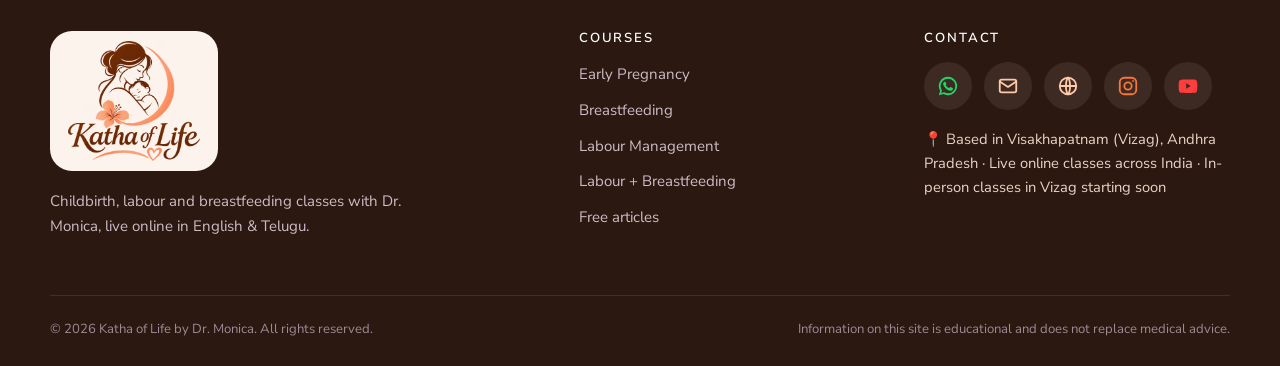
==== commit 8da24106: "Update Dr. Monica's qualifications (CCCE, ACLP) and new hero photo - About, expertise, FAQ, meta tag" ====
--- a/index.html
+++ b/index.html
@@ -4,7 +4,7 @@
   <meta charset="utf-8">
   <meta name="viewport" content="width=device-width, initial-scale=1">
   <title>Childbirth &amp; Breastfeeding Classes in Vizag | Katha of Life</title>
-  <meta name="description" content="Online childbirth, labour and breastfeeding classes in English &amp; Telugu by Dr. Monica, Advanced Certified Lactation Professional, Vizag. From ₹1,500.">
+  <meta name="description" content="Online childbirth, labour and breastfeeding classes in English &amp; Telugu by Dr. Monica, certified Childbirth Educator (CCCE) and Lactation Professional (ACLP), Vizag. From ₹1,500.">
   <link rel="canonical" href="https://kathaoflife.in/">
   <meta name="robots" content="index, follow, max-image-preview:large">
   <meta name="author" content="Dr. Monica, Katha of Life">
@@ -15,7 +15,7 @@
   <meta property="og:site_name" content="Katha of Life by Dr. Monica">
   <meta property="og:url" content="https://kathaoflife.in/">
   <meta property="og:title" content="Childbirth &amp; Breastfeeding Classes in Vizag | Katha of Life">
-  <meta property="og:description" content="Early Pregnancy, Breastfeeding and Labour Management courses (English &amp; Telugu) with Dr. Monica, Childbirth Educator and Advanced Certified Lactation Professional.">
+  <meta property="og:description" content="Early Pregnancy, Breastfeeding and Labour Management courses (English &amp; Telugu) with Dr. Monica, Certified Childbirth Educator (CCCE) and Advanced Lactation Professional (ACLP).">
   <meta property="og:image" content="https://kathaoflife.in/images/monica-about.jpg">
   <meta name="twitter:card" content="summary_large_image">
   <link rel="preconnect" href="https://fonts.googleapis.com">
@@ -88,13 +88,21 @@
       "@type": "Person",
       "@id": "https://kathaoflife.in/#monica",
       "name": "Dr. Monica",
-      "jobTitle": "Childbirth Educator and Advanced Certified Lactation Professional",
-      "hasCredential": {
-        "@type": "EducationalOccupationalCredential",
-        "credentialCategory": "certification",
-        "name": "CAPPA certified",
-        "recognizedBy": { "@type": "Organization", "name": "CAPPA", "url": "https://cappa.net/" }
-      },
+      "jobTitle": "Certified Childbirth Educator (CCCE) and Advanced Lactation Professional (ACLP)",
+      "hasCredential": [
+        {
+          "@type": "EducationalOccupationalCredential",
+          "credentialCategory": "certification",
+          "name": "CAPPA Certified Childbirth Educator (CCCE)",
+          "recognizedBy": { "@type": "Organization", "name": "CAPPA", "url": "https://cappa.net/" }
+        },
+        {
+          "@type": "EducationalOccupationalCredential",
+          "credentialCategory": "certification",
+          "name": "Advanced Lactation Professional (ACLP)",
+          "recognizedBy": { "@type": "Organization", "name": "Begin Ed" }
+        }
+      ],
       "worksFor": {
         "@id": "https://kathaoflife.in/#org"
       },
@@ -106,7 +114,7 @@
         "Breastfeeding",
         "Lactation support",
         "Pregnancy care",
-        "Maternal, Infant, Young Child and Adolescent Nutrition (MYICAN)"
+        "Nutrition in pregnancy"
       ],
       "knowsLanguage": [
         "English",
@@ -259,7 +267,7 @@
             <path d="M80 48 C 94 40 108 42 114 52 C 102 60 88 58 80 48 Z" fill="#f29a68"/>
           </svg>
           <div class="hero__frame">
-            <img src="images/hero-mother-child.jpg" alt="Mother hugging her little one in warm evening light" width="800" height="1000">
+            <img src="images/hero-mother-child.jpg" alt="Smiling Indian mother lifting her happy baby at home" width="800" height="1000">
           </div>
         </div>
       </div>
@@ -270,7 +278,7 @@
     <section class="section about" id="about">
       <div class="container about__inner">
         <div class="about__media">
-          <img class="about__photo" src="images/monica-about.jpg" alt="Dr. Monica, Childbirth Educator and Advanced Certified Lactation Professional" width="800" height="1000" loading="lazy">
+          <img class="about__photo" src="images/monica-about.jpg" alt="Dr. Monica, Certified Childbirth Educator (CCCE) and Advanced Lactation Professional (ACLP)" width="800" height="1000" loading="lazy">
           <div class="about__badge">
             <strong>CAPPA</strong>
             <span>Certified</span>
@@ -281,7 +289,7 @@
           <p class="eyebrow">About Dr. Monica</p>
           <h2>Every birth is a story. I'm here to help you write yours.</h2>
           <p>"Katha" means story. I started Katha of Life because every life holds a story, and no parent should walk into birth or the first weeks of feeding feeling unprepared or alone.</p>
-          <p>As a <strong>CAPPA certified</strong> <strong>Childbirth Educator</strong> and <strong>Advanced Certified Lactation Professional</strong>, I guide families through pregnancy, labour management and breastfeeding with warm, practical and evidence-based support.</p>
+          <p>As an <strong>internationally certified Childbirth Educator (CCCE, CAPPA)</strong> and a <strong>certified Advanced Lactation Professional (ACLP) from Begin Ed</strong>, I guide families through pregnancy, labour management and breastfeeding with warm, practical and evidence-based support.</p>
 
           <div class="about__actions">
             <a href="#contact" class="btn btn--dark">Get in touch</a>
@@ -312,7 +320,7 @@
             <span class="expf__tag">★ Specialist</span>
             <span class="expf__icon"><svg viewBox="0 0 24 24" aria-hidden="true"><path d="M12 21c-4.5-3-7-6.2-7-9.5A4.5 4.5 0 0 1 12 8.6a4.5 4.5 0 0 1 7 2.9c0 3.3-2.5 6.5-7 9.5z"/><path d="M12 3v2.5M9.5 4.2l1 2M14.5 4.2l-1 2"/></svg></span>
             <div>
-              <h3>Advanced Certified Lactation Professional</h3>
+              <h3>Advanced Lactation Professional (ACLP)</h3>
               <p>Hands-on help with latch, positions, milk supply, pumping and returning to work, so feeding feels calm and confident.</p>
               <span class="expf__link">Explore the Breastfeeding course &rarr;</span>
             </div>
@@ -332,7 +340,7 @@
         <div class="exp-grid">
           <article class="exp">
             <span class="exp__icon"><svg viewBox="0 0 24 24" aria-hidden="true"><path d="M2 9l10-5 10 5-10 5z"/><path d="M6 11v5c2 2 10 2 12 0v-5"/><path d="M22 9v6"/></svg></span>
-            <h3>Childbirth Educator</h3>
+            <h3>Certified Childbirth Educator (CCCE)</h3>
             <p>Clear, evidence-based classes so you know what to expect, and what you can choose, during birth.</p>
           </article>
           <article class="exp">
@@ -342,8 +350,8 @@
           </article>
           <article class="exp">
             <span class="exp__icon"><svg viewBox="0 0 24 24" aria-hidden="true"><path d="M12 7c-1-2.5-3.5-3-5-2 1 2 2.8 2.8 5 2z"/><path d="M12 7c-4 0-7 2.5-7 7 0 4 3 7 7 7s7-3 7-7c0-4.5-3-7-7-7z"/></svg></span>
-            <h3>MYICAN</h3>
-            <p>Maternal, Infant, Young Child and Adolescent Nutrition: proper nutrition for pregnant women, new mothers and children.</p>
+            <h3>Nutrition &amp; self-care</h3>
+            <p>Simple guidance on eating well and looking after yourself during pregnancy and after birth.</p>
           </article>
         </div>
       </div>
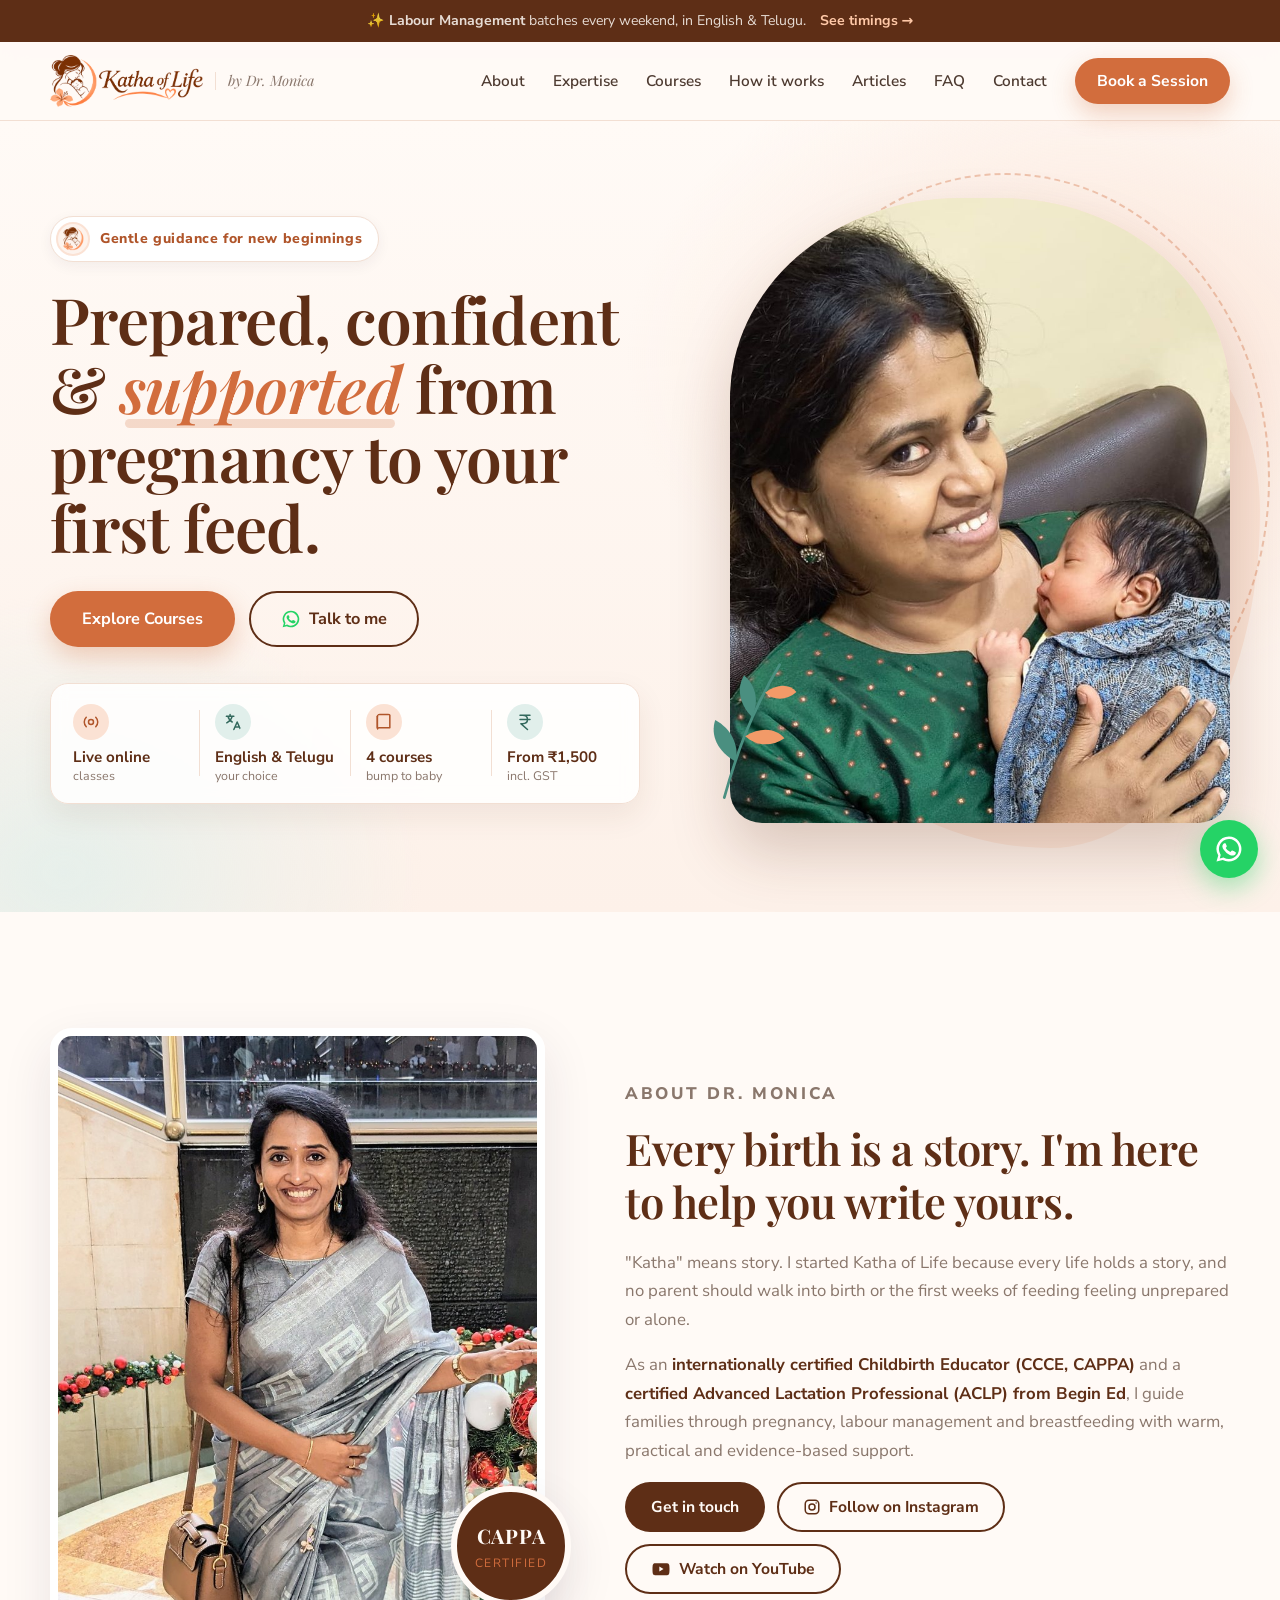
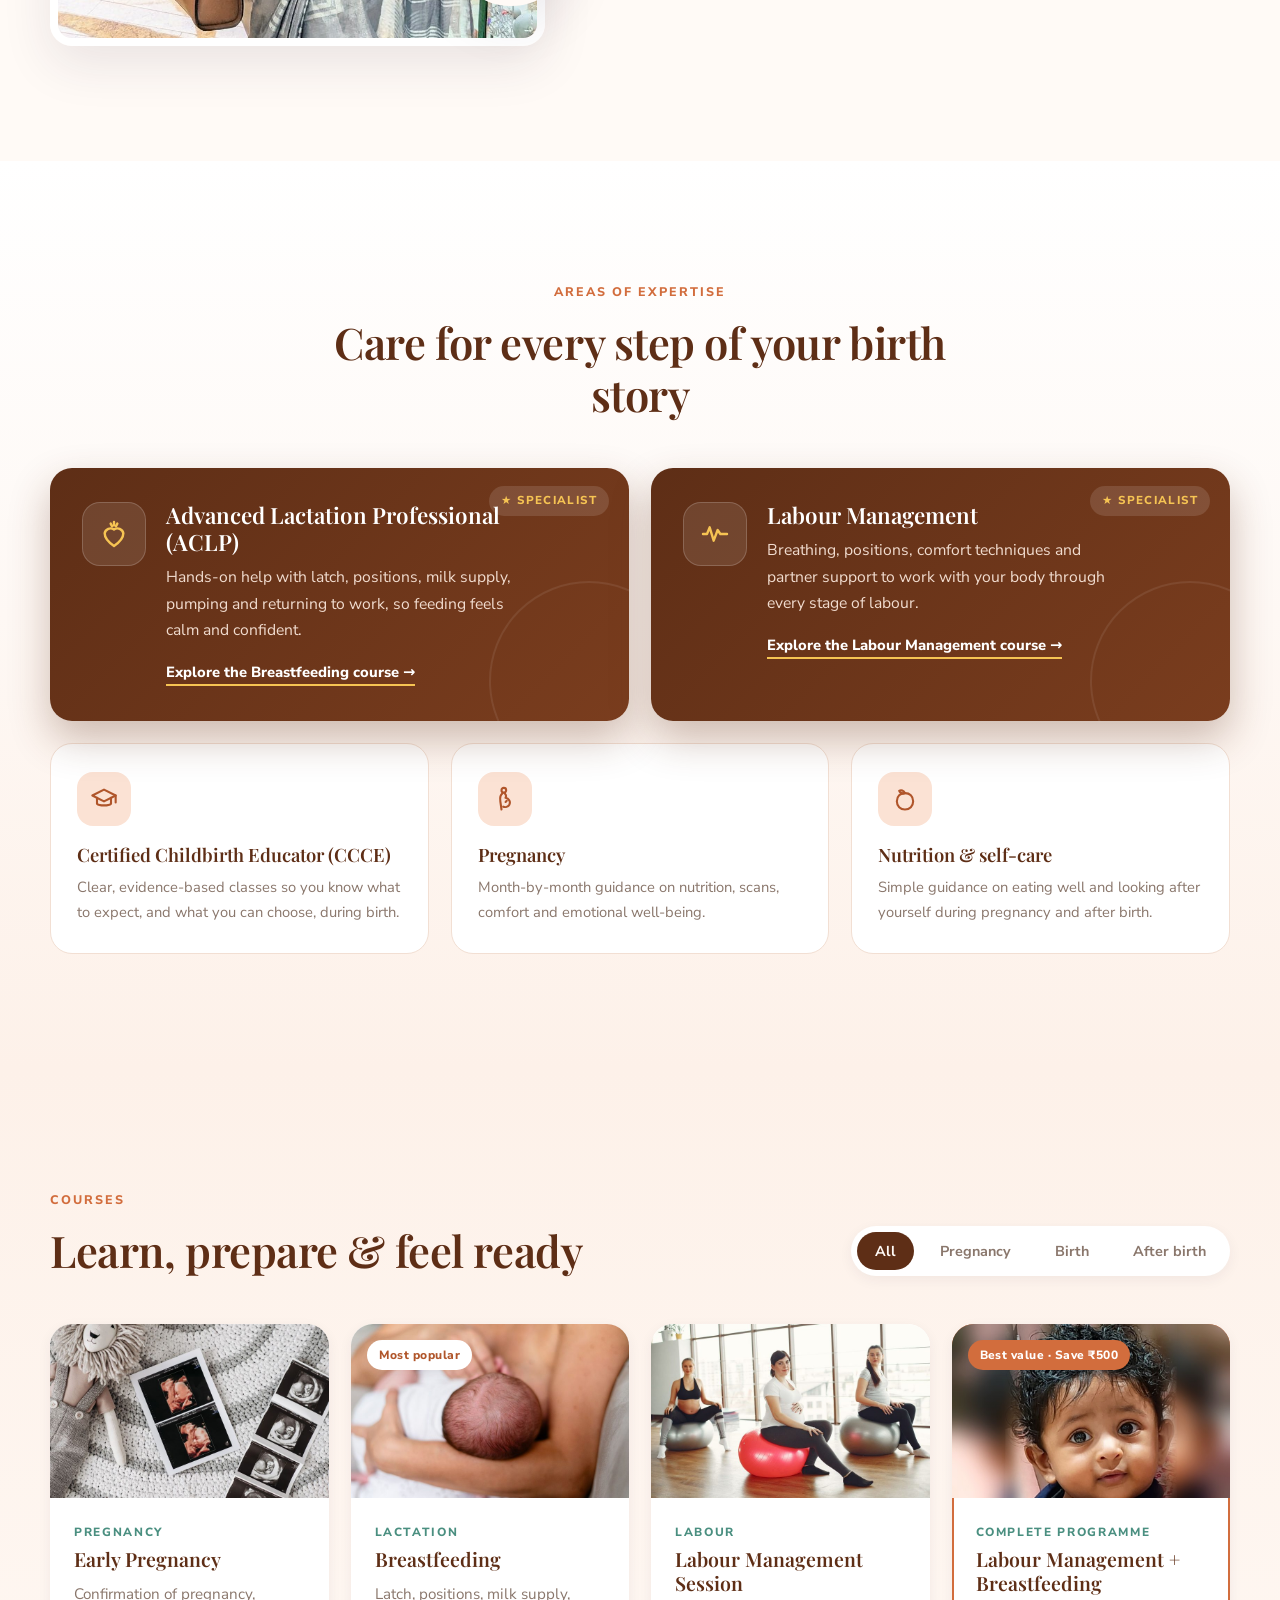
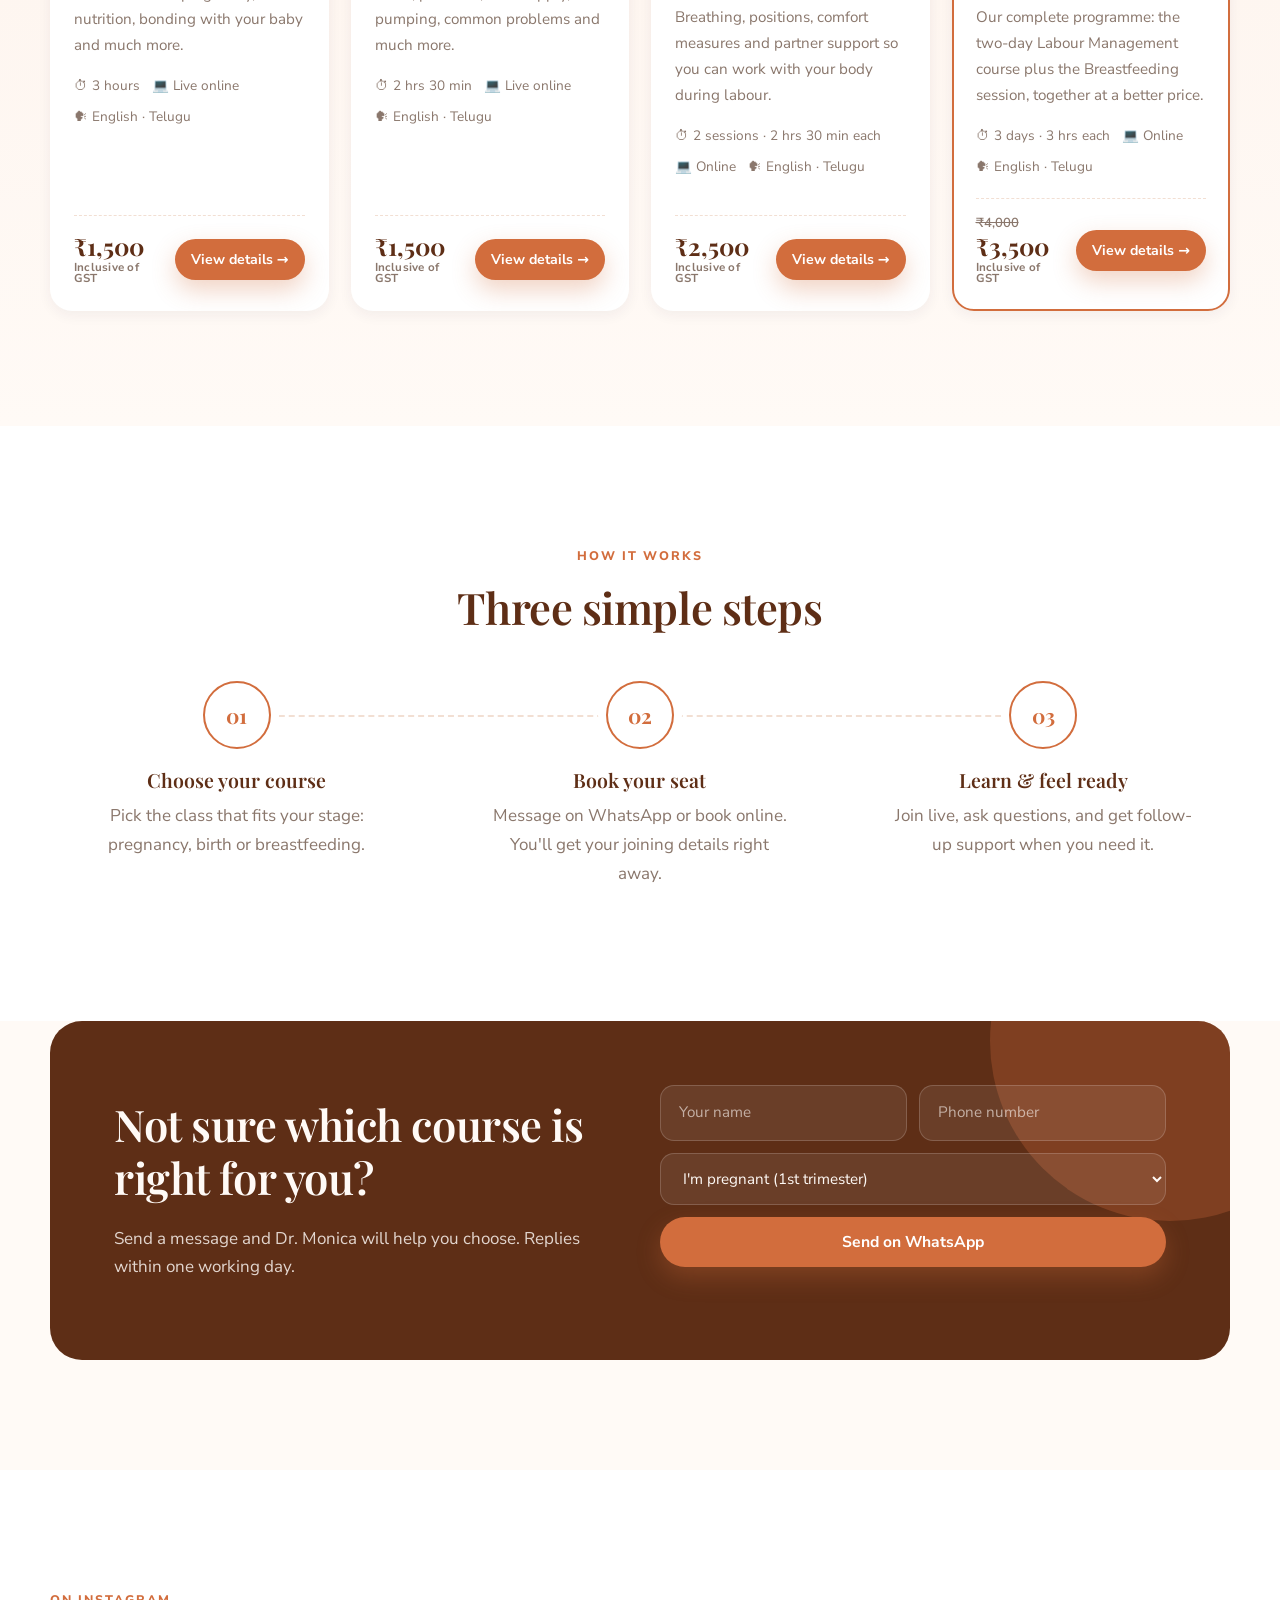
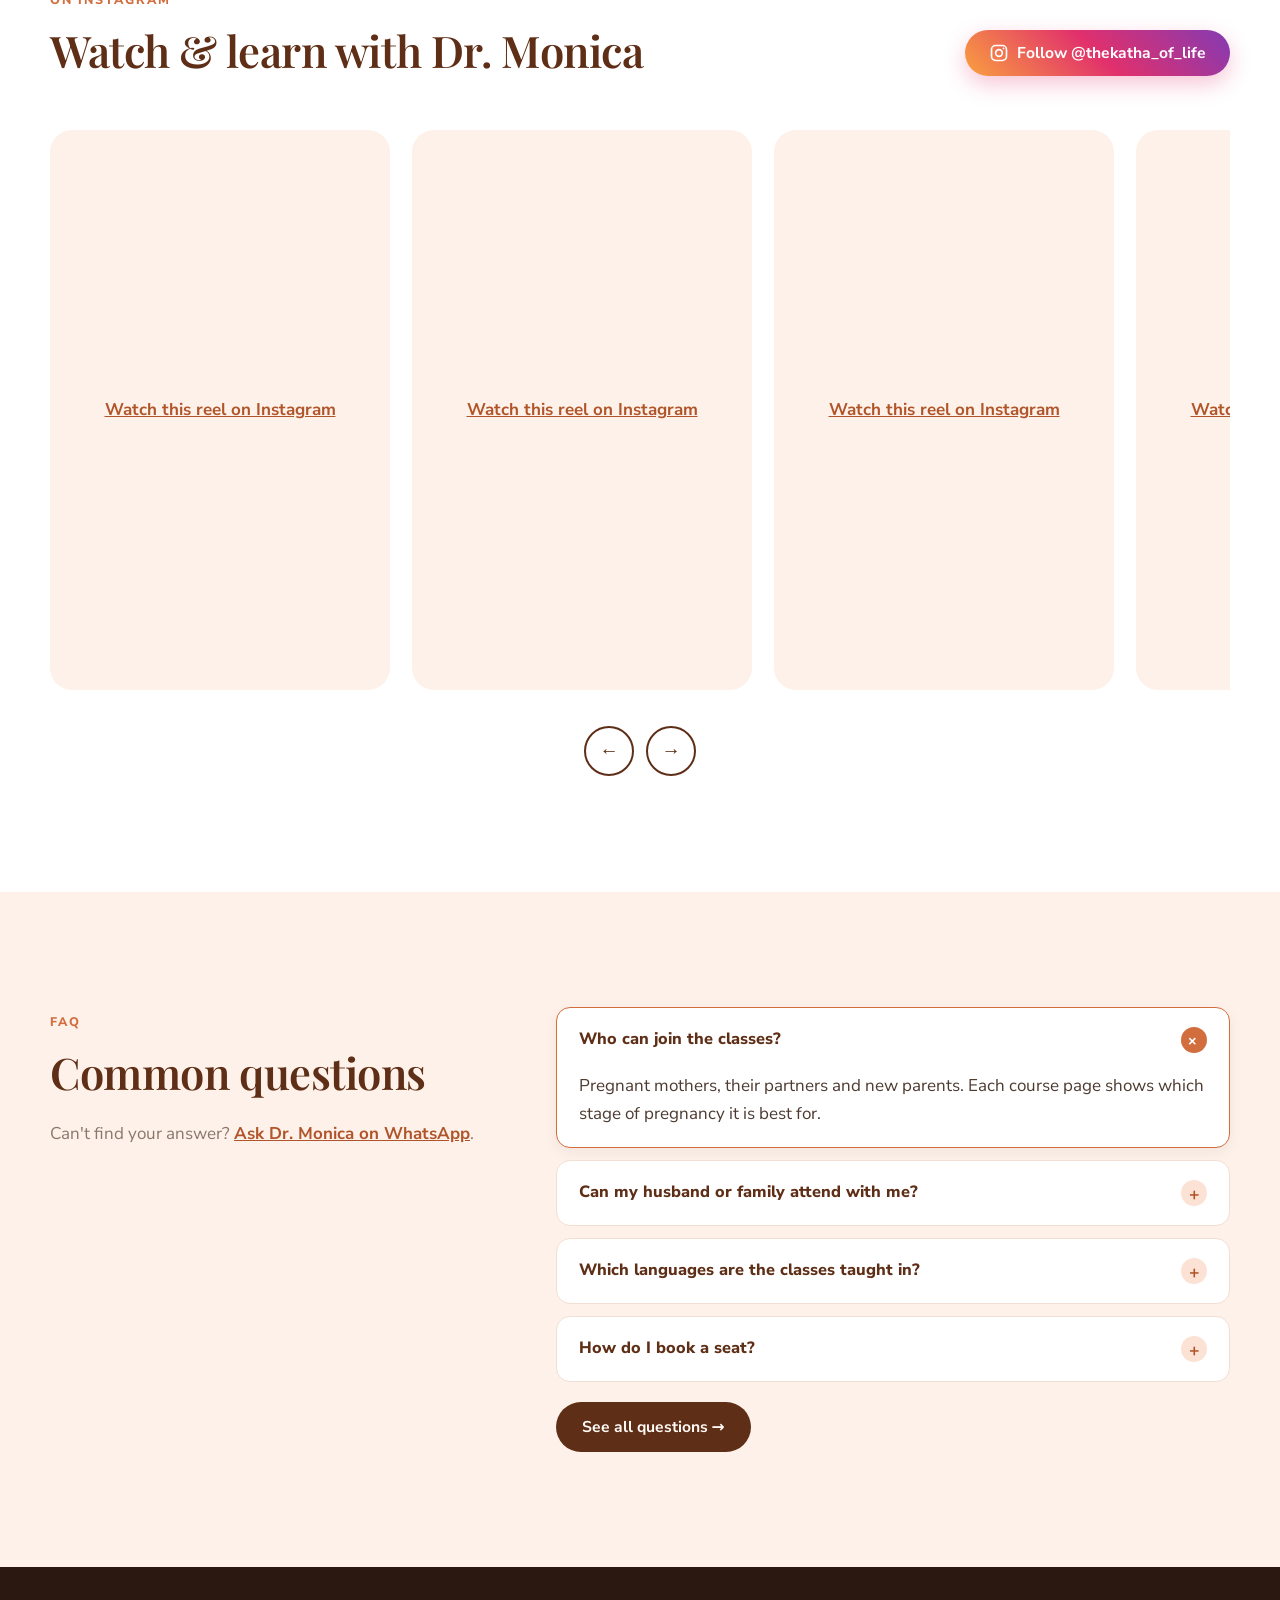
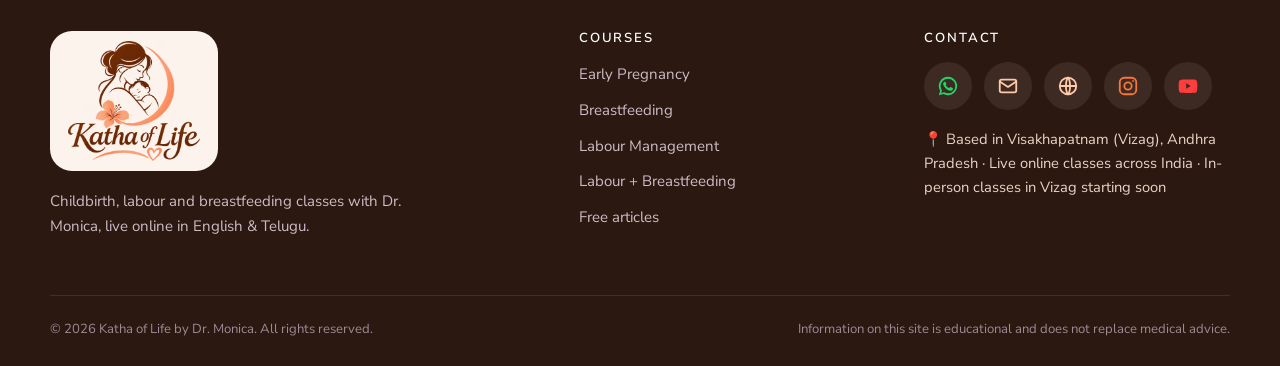
==== commit e79eaf1f: "Hero photo: real mother and newborn (shared with permission) Co-Authored-By: Claude Opus 5.5 <norepl" ====
--- a/index.html
+++ b/index.html
@@ -267,7 +267,7 @@
             <path d="M80 48 C 94 40 108 42 114 52 C 102 60 88 58 80 48 Z" fill="#f29a68"/>
           </svg>
           <div class="hero__frame">
-            <img src="images/hero-mother-child.jpg" alt="Smiling Indian mother lifting her happy baby at home" width="800" height="1000">
+            <img src="images/hero-mother-child.jpg" alt="Smiling mother holding her sleeping newborn baby" width="800" height="1000">
           </div>
         </div>
       </div>
